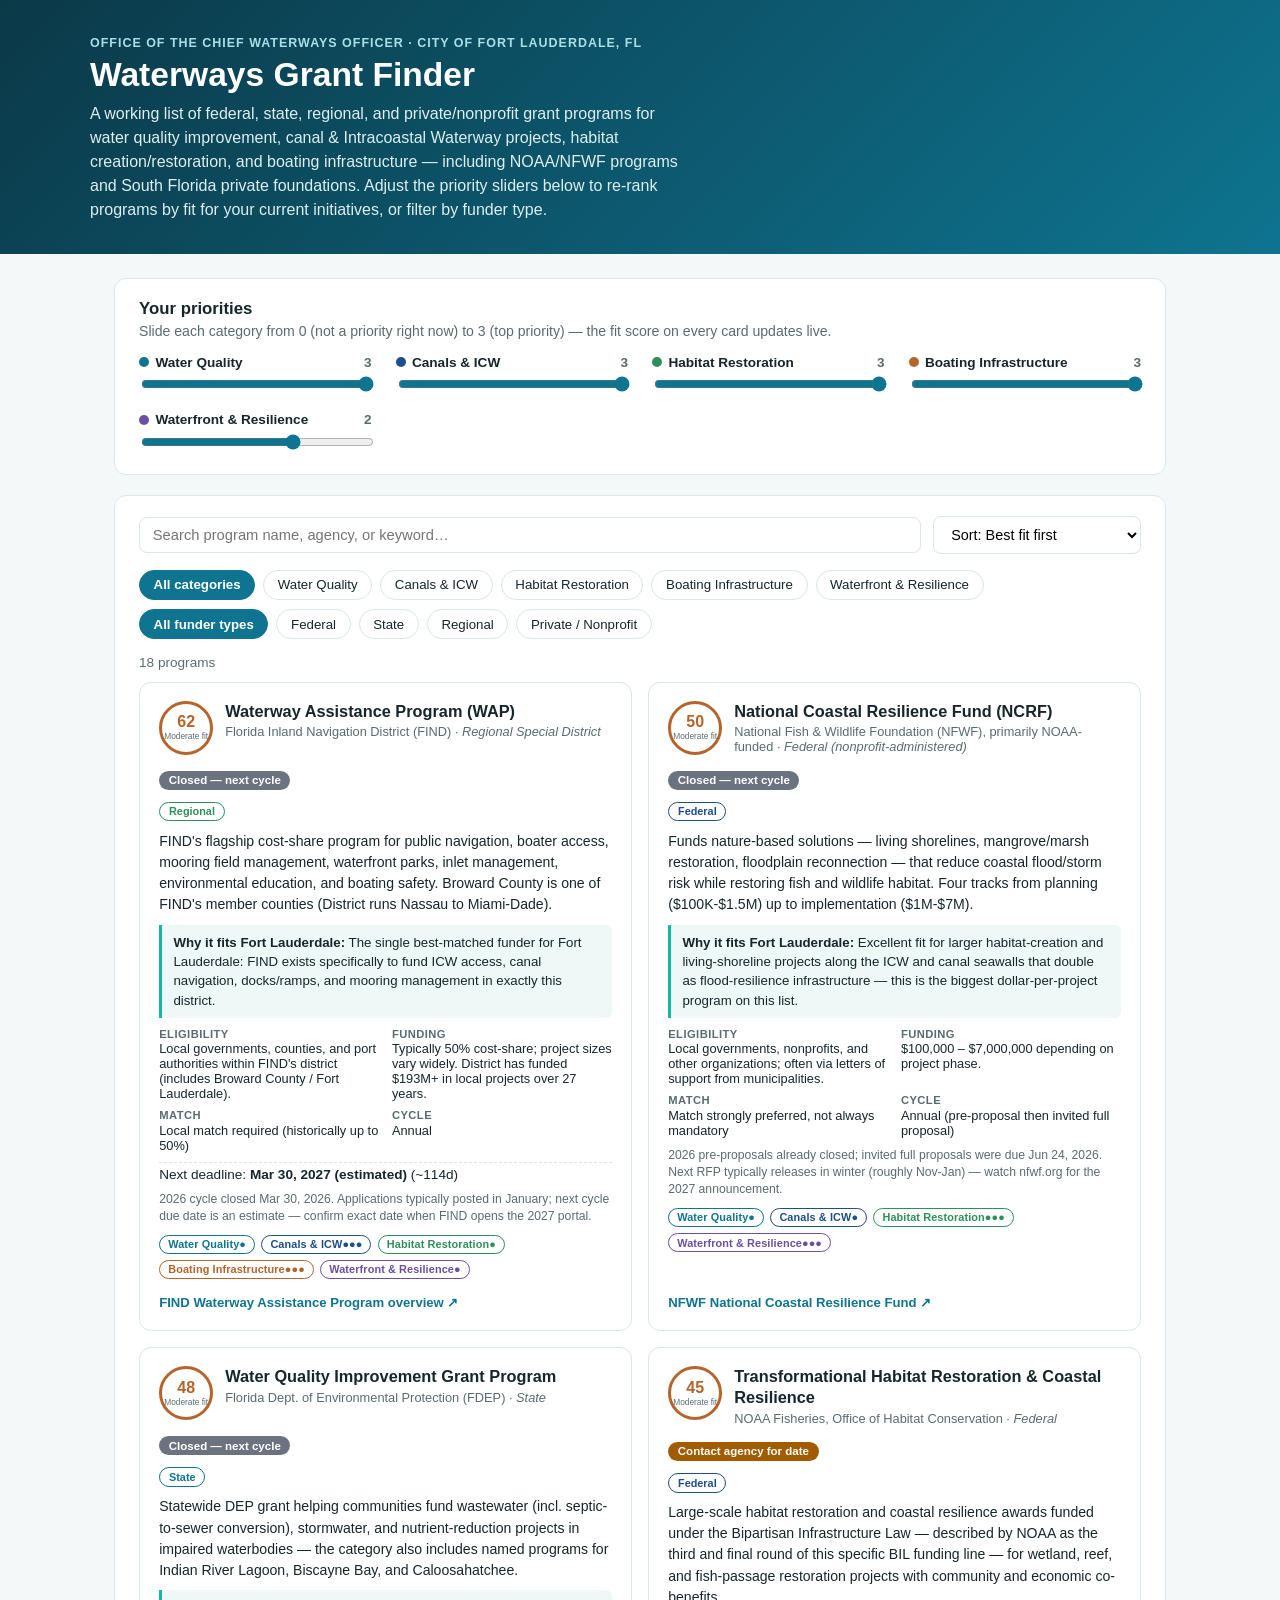
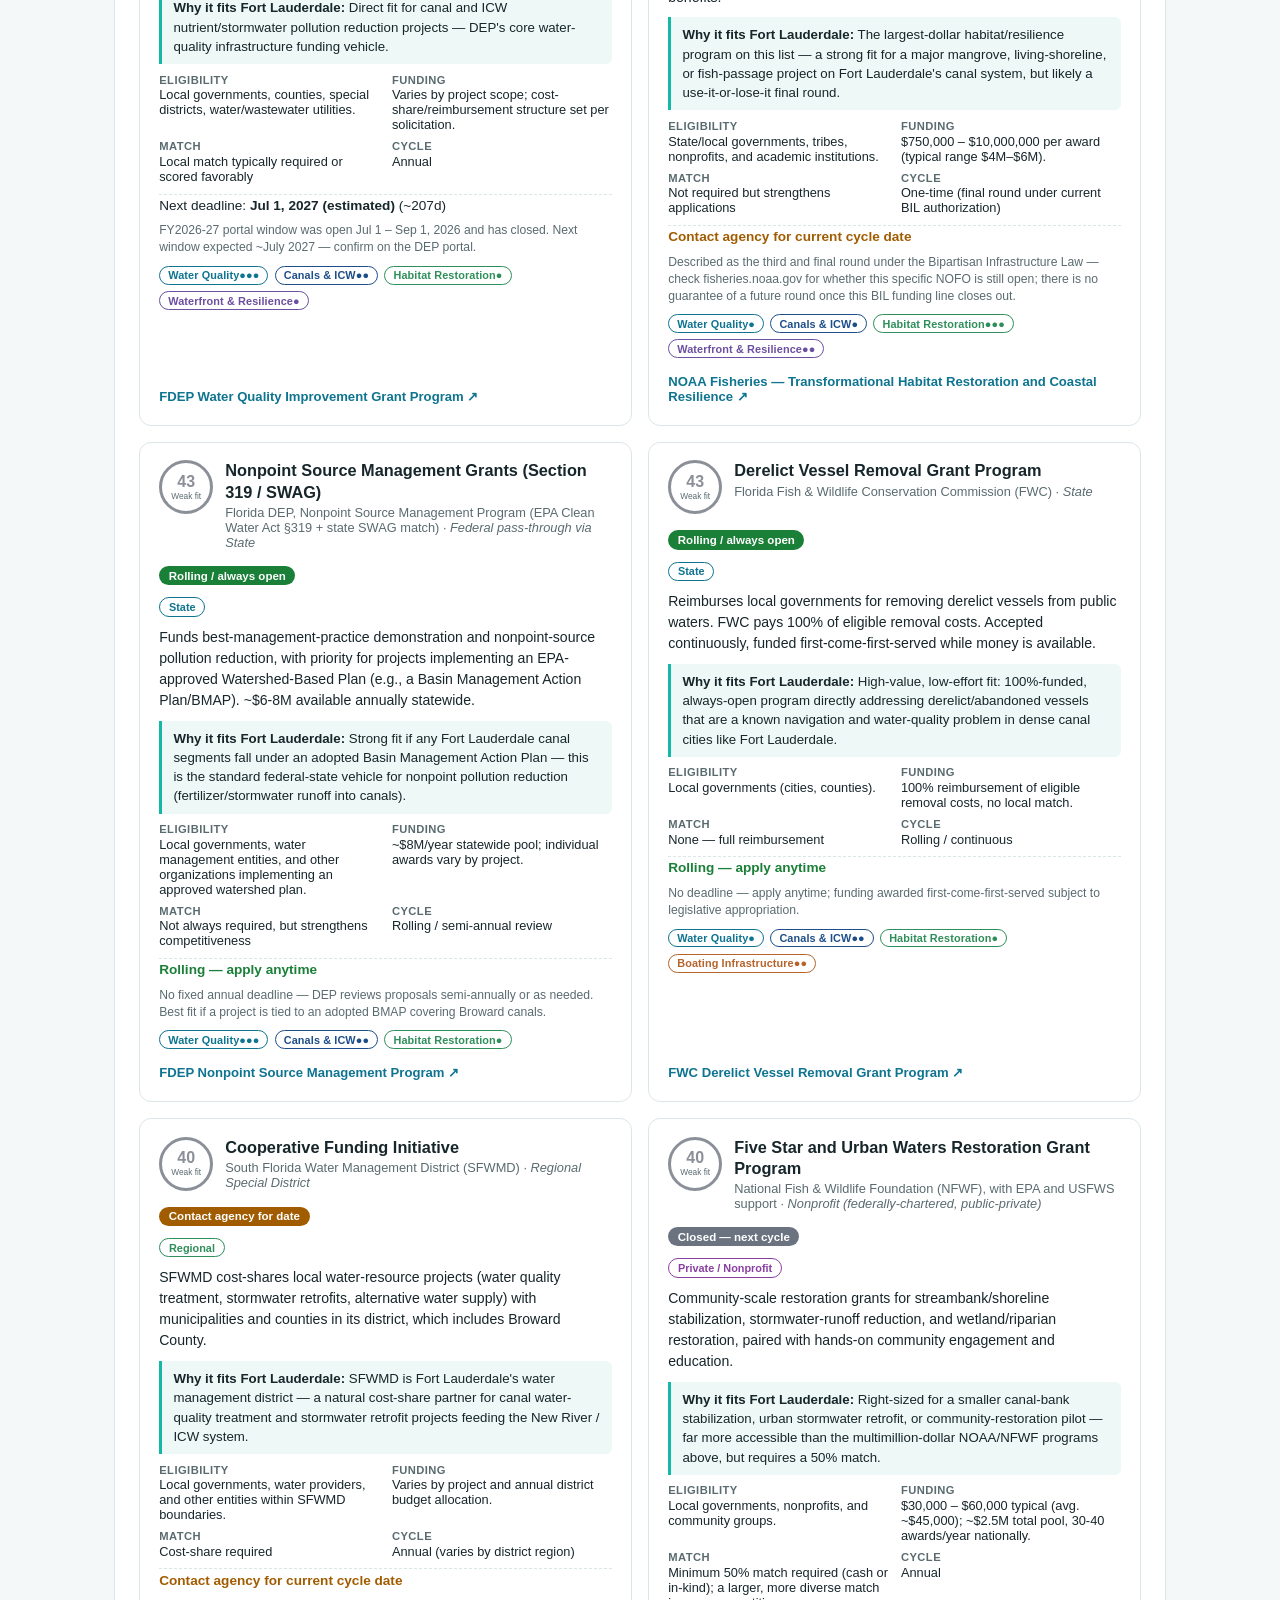
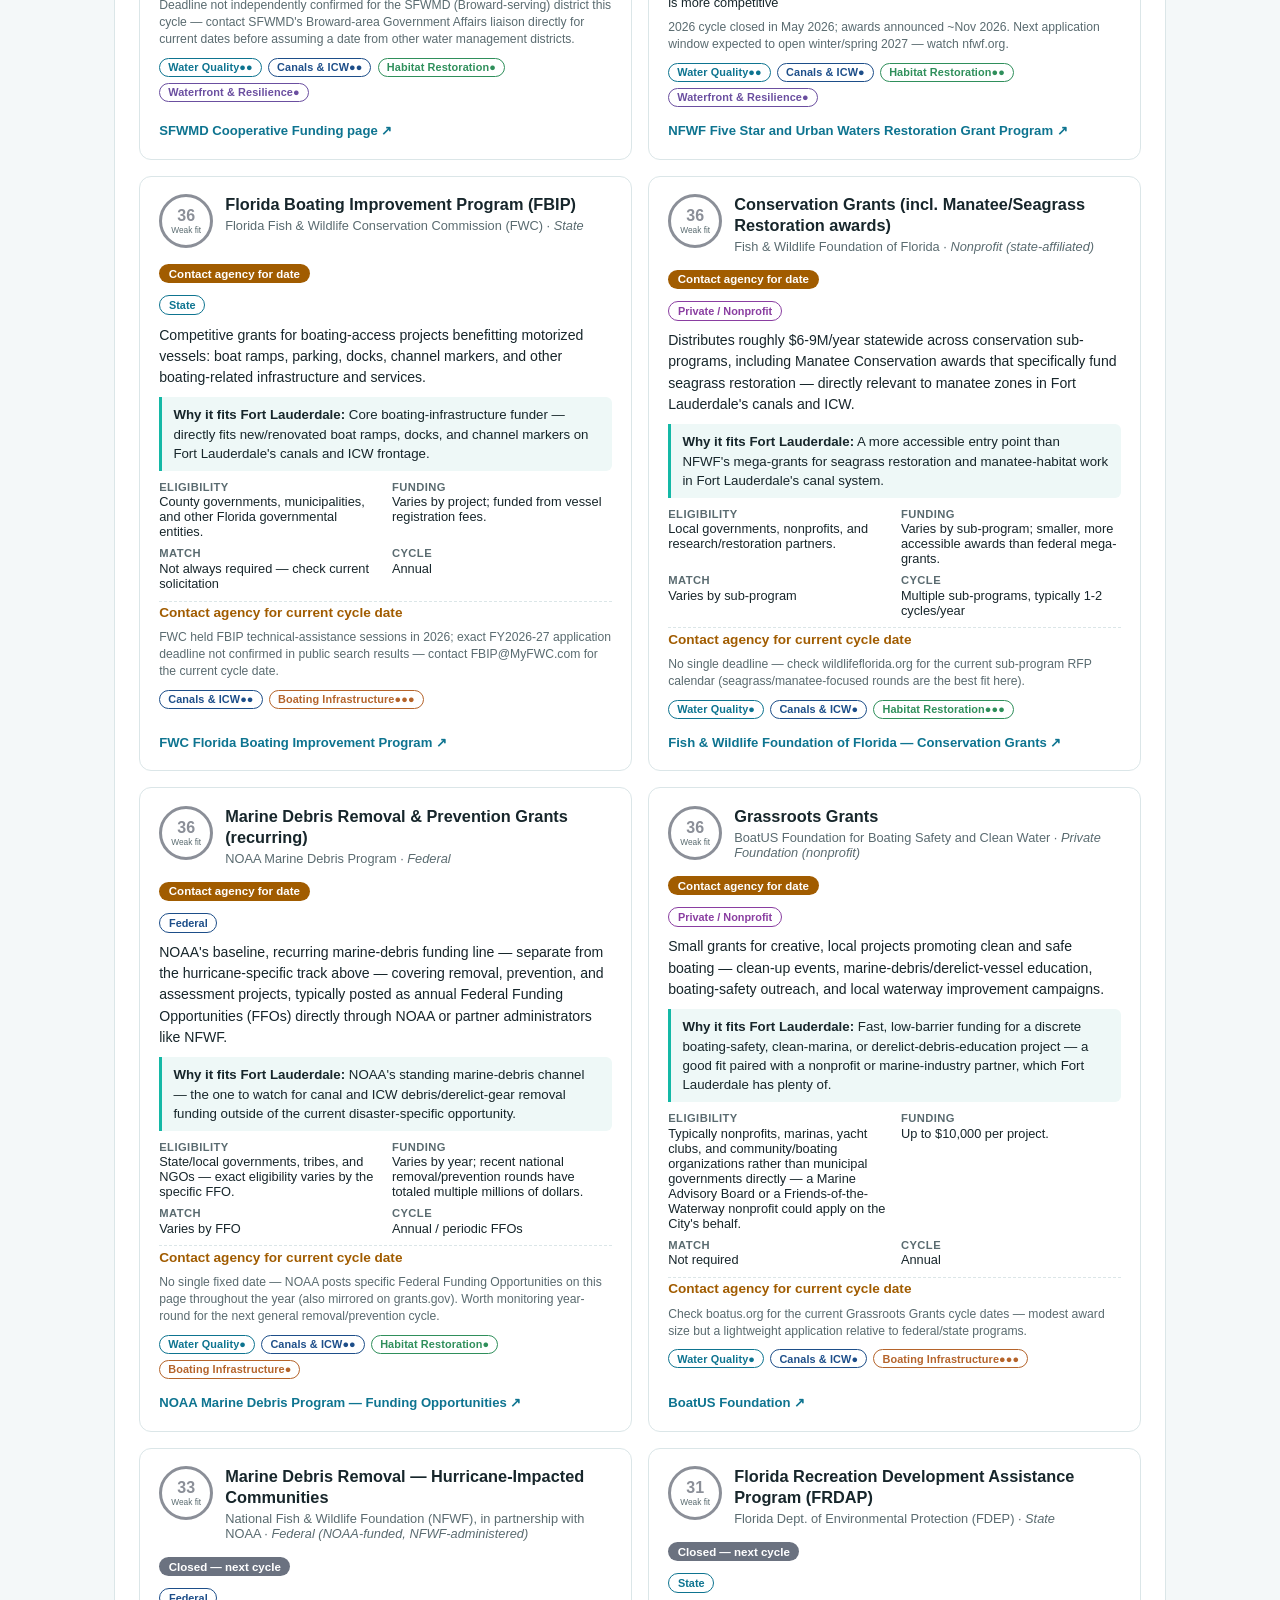
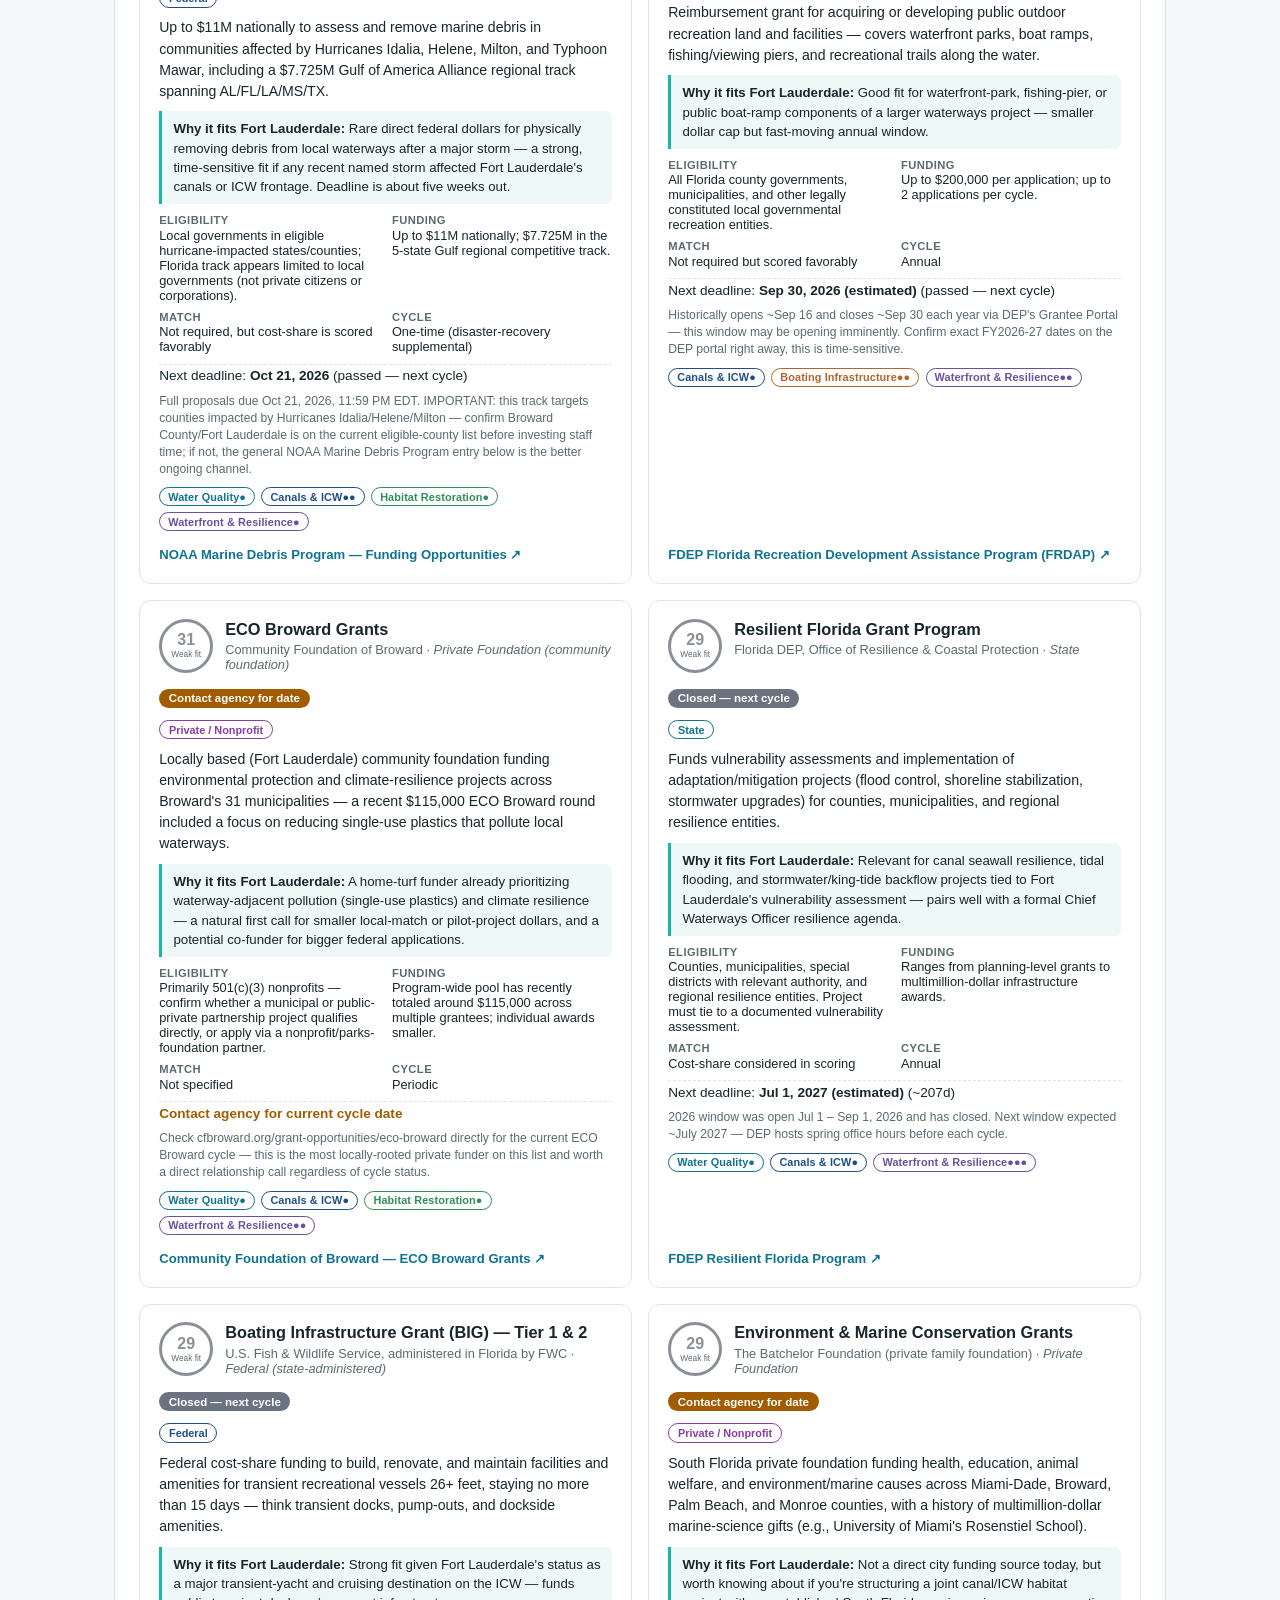
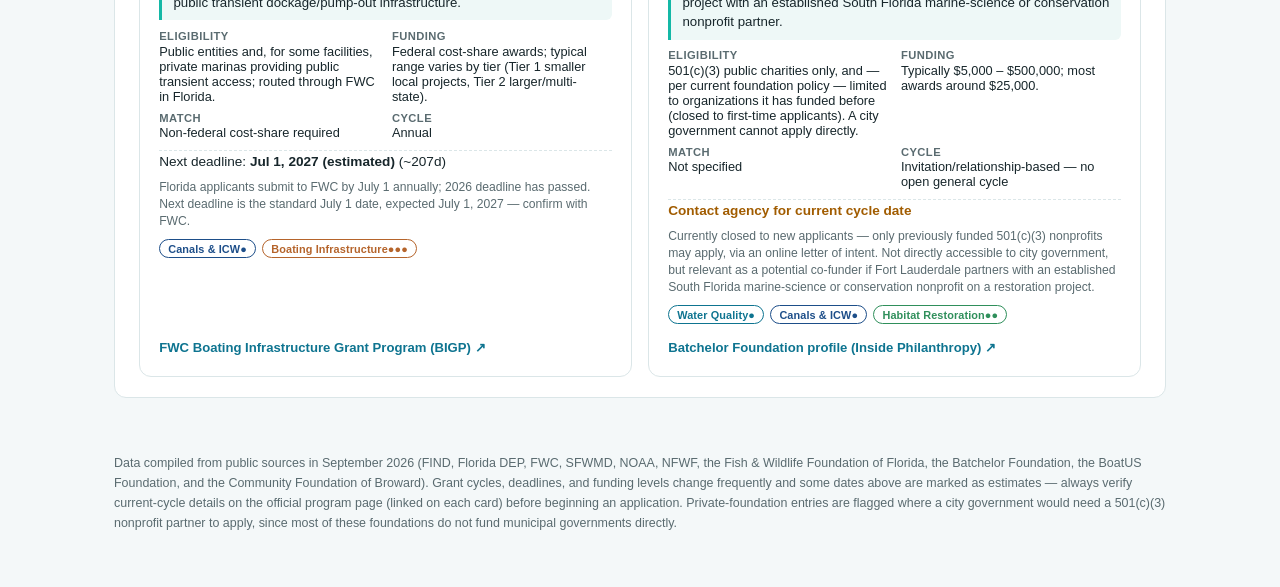
==== index.html @ d5f5d9e5 "Add NOAA and private/nonprofit grant programs, funder-type filter Adds 7 more real programs: two NOA" ====
<!DOCTYPE html>
<html lang="en">
<head>
<meta charset="UTF-8" />
<meta name="viewport" content="width=device-width, initial-scale=1.0" />
<title>Fort Lauderdale Waterways Grant Finder</title>
<link rel="stylesheet" href="styles.css" />
</head>
<body>
<header class="hero">
  <div class="hero-inner">
    <div class="eyebrow">Office of the Chief Waterways Officer · City of Fort Lauderdale, FL</div>
    <h1>Waterways Grant Finder</h1>
    <p>
      A working list of federal, state, regional, and private/nonprofit grant programs for
      water quality improvement, canal &amp; Intracoastal Waterway projects, habitat
      creation/restoration, and boating infrastructure — including NOAA/NFWF programs and
      South Florida private foundations. Adjust the priority sliders below to re-rank
      programs by fit for your current initiatives, or filter by funder type.
    </p>
  </div>
</header>

<main>
  <section class="panel">
    <h2>Your priorities</h2>
    <p class="hint">Slide each category from 0 (not a priority right now) to 3 (top priority) — the fit score on every card updates live.</p>
    <div id="priority-controls"></div>
  </section>

  <section class="panel">
    <div class="controls-row">
      <input id="search" type="search" placeholder="Search program name, agency, or keyword…" />
      <select id="sort">
        <option value="fit">Sort: Best fit first</option>
        <option value="deadline">Sort: Deadline soonest</option>
        <option value="name">Sort: Program name A–Z</option>
      </select>
    </div>
    <div id="category-chips"></div>
    <div id="level-chips"></div>
    <p id="result-count"></p>
    <div id="grid"></div>
  </section>
</main>

<footer>
  <p>
    Data compiled from public sources in September 2026 (FIND, Florida DEP, FWC, SFWMD, NOAA,
    NFWF, the Fish &amp; Wildlife Foundation of Florida, the Batchelor Foundation, the BoatUS
    Foundation, and the Community Foundation of Broward). Grant cycles, deadlines, and funding
    levels change frequently and some dates above are marked as estimates — always verify
    current-cycle details on the official program page (linked on each card) before beginning
    an application. Private-foundation entries are flagged where a city government would need
    a 501(c)(3) nonprofit partner to apply, since most of these foundations do not fund
    municipal governments directly.
  </p>
</footer>

<script src="grants-data.js"></script>
<script src="app.js"></script>
</body>
</html>
---- styles.css ----
:root {
  --navy: #0b3948;
  --teal: #0e7490;
  --aqua: #14b8a6;
  --bg: #f4f8f9;
  --card-bg: #ffffff;
  --text: #17262b;
  --text-muted: #5a6b70;
  --border: #dbe6e8;
}

* { box-sizing: border-box; }

body {
  margin: 0;
  font-family: -apple-system, BlinkMacSystemFont, "Segoe UI", Roboto, Helvetica, Arial, sans-serif;
  background: var(--bg);
  color: var(--text);
}

header.hero {
  background: linear-gradient(135deg, var(--navy), var(--teal));
  color: #fff;
  padding: 2.25rem 1.5rem 2rem;
}

.hero-inner {
  max-width: 1100px;
  margin: 0 auto;
}

.hero-inner .eyebrow {
  text-transform: uppercase;
  letter-spacing: 0.08em;
  font-size: 0.78rem;
  color: #a9e0e6;
  font-weight: 600;
}

.hero-inner h1 {
  margin: 0.35rem 0 0.5rem;
  font-size: clamp(1.5rem, 3vw, 2.1rem);
}

.hero-inner p {
  margin: 0;
  max-width: 68ch;
  color: #dceff1;
  line-height: 1.5;
}

main {
  max-width: 1100px;
  margin: 0 auto;
  padding: 1.5rem;
}

.panel {
  background: var(--card-bg);
  border: 1px solid var(--border);
  border-radius: 12px;
  padding: 1.25rem 1.5rem;
  margin-bottom: 1.25rem;
}

.panel h2 {
  margin: 0 0 0.25rem;
  font-size: 1.05rem;
}

.panel .hint {
  margin: 0 0 1rem;
  color: var(--text-muted);
  font-size: 0.88rem;
}

#priority-controls {
  display: grid;
  grid-template-columns: repeat(auto-fit, minmax(200px, 1fr));
  gap: 1rem 1.5rem;
}

.priority-row label {
  display: flex;
  align-items: center;
  gap: 0.4rem;
  font-size: 0.85rem;
  font-weight: 600;
  margin-bottom: 0.3rem;
}

.priority-row .swatch {
  width: 10px;
  height: 10px;
  border-radius: 50%;
  display: inline-block;
}

.priority-value {
  margin-left: auto;
  color: var(--text-muted);
  font-weight: 700;
}

.priority-row input[type="range"] {
  width: 100%;
  accent-color: var(--teal);
}

.controls-row {
  display: flex;
  flex-wrap: wrap;
  gap: 0.75rem;
  align-items: center;
  margin-bottom: 1rem;
}

#search {
  flex: 1 1 240px;
  padding: 0.55rem 0.8rem;
  border: 1px solid var(--border);
  border-radius: 8px;
  font-size: 0.92rem;
}

#sort {
  padding: 0.55rem 0.8rem;
  border: 1px solid var(--border);
  border-radius: 8px;
  font-size: 0.9rem;
  background: #fff;
}

#category-chips,
#level-chips {
  display: flex;
  flex-wrap: wrap;
  gap: 0.5rem;
  margin-bottom: 0.6rem;
}

#level-chips {
  margin-bottom: 1rem;
}

.chip {
  border: 1px solid var(--border);
  background: #fff;
  border-radius: 999px;
  padding: 0.4rem 0.85rem;
  font-size: 0.83rem;
  cursor: pointer;
  color: var(--text);
}

.chip.active {
  background: var(--chip-color, var(--teal));
  border-color: var(--chip-color, var(--teal));
  color: #fff;
  font-weight: 600;
}

#result-count {
  color: var(--text-muted);
  font-size: 0.85rem;
  margin: 0 0 0.75rem;
}

#grid {
  display: grid;
  grid-template-columns: repeat(auto-fill, minmax(340px, 1fr));
  gap: 1rem;
}

.card {
  background: var(--card-bg);
  border: 1px solid var(--border);
  border-radius: 12px;
  padding: 1.1rem 1.2rem 1.3rem;
  display: flex;
  flex-direction: column;
  gap: 0.6rem;
}

.card-top {
  display: grid;
  grid-template-columns: auto 1fr;
  gap: 0.75rem;
  align-items: start;
  position: relative;
}

.fit-badge {
  --fit-color: #1a7f37;
  width: 54px;
  height: 54px;
  border-radius: 50%;
  border: 3px solid var(--fit-color);
  display: flex;
  flex-direction: column;
  align-items: center;
  justify-content: center;
  flex-shrink: 0;
}

.fit-score {
  font-weight: 800;
  font-size: 1rem;
  color: var(--fit-color);
  line-height: 1;
}

.fit-label {
  font-size: 0.52rem;
  color: var(--text-muted);
  text-align: center;
  line-height: 1;
  margin-top: 2px;
}

.card-headline h3 {
  margin: 0 0 0.15rem;
  font-size: 1.02rem;
  line-height: 1.3;
}

.agency {
  font-size: 0.8rem;
  color: var(--text-muted);
}

.level {
  font-style: italic;
}

.status-pill {
  grid-column: 1 / -1;
  justify-self: start;
  color: #fff;
  font-size: 0.72rem;
  font-weight: 700;
  padding: 0.22rem 0.6rem;
  border-radius: 999px;
  margin-top: 0.25rem;
}

.level-pill {
  grid-column: 1 / -1;
  justify-self: start;
  background: #fff;
  border: 1px solid;
  font-size: 0.68rem;
  font-weight: 700;
  padding: 0.18rem 0.55rem;
  border-radius: 999px;
}

.summary {
  margin: 0;
  font-size: 0.88rem;
  line-height: 1.5;
  color: var(--text);
}

.why-fit {
  background: #eef8f7;
  border-left: 3px solid var(--aqua);
  padding: 0.5rem 0.7rem;
  font-size: 0.83rem;
  line-height: 1.45;
  border-radius: 0 6px 6px 0;
}

.meta-grid {
  display: grid;
  grid-template-columns: 1fr 1fr;
  gap: 0.5rem 0.8rem;
  font-size: 0.8rem;
}

.meta-label {
  display: block;
  font-weight: 700;
  color: var(--text-muted);
  font-size: 0.7rem;
  text-transform: uppercase;
  letter-spacing: 0.04em;
  margin-bottom: 0.1rem;
}

.deadline {
  font-size: 0.85rem;
  padding-top: 0.2rem;
  border-top: 1px dashed var(--border);
}

.deadline.rolling {
  color: #1a7f37;
  font-weight: 600;
}

.deadline.contact {
  color: #a15c00;
  font-weight: 600;
}

.deadline-note {
  font-size: 0.76rem;
  color: var(--text-muted);
  line-height: 1.4;
}

.tags {
  display: flex;
  flex-wrap: wrap;
  gap: 0.4rem;
}

.tag {
  font-size: 0.68rem;
  border: 1px solid;
  border-radius: 999px;
  padding: 0.15rem 0.5rem;
  font-weight: 600;
  letter-spacing: 0.01em;
}

.source-link {
  margin-top: auto;
  align-self: flex-start;
  font-size: 0.82rem;
  font-weight: 700;
  color: var(--teal);
  text-decoration: none;
  padding-top: 0.4rem;
}

.source-link:hover {
  text-decoration: underline;
}

.empty {
  grid-column: 1 / -1;
  text-align: center;
  color: var(--text-muted);
  padding: 3rem 1rem;
}

footer {
  max-width: 1100px;
  margin: 0 auto;
  padding: 0 1.5rem 2.5rem;
  color: var(--text-muted);
  font-size: 0.78rem;
  line-height: 1.6;
}

@media (max-width: 480px) {
  .meta-grid { grid-template-columns: 1fr; }
}
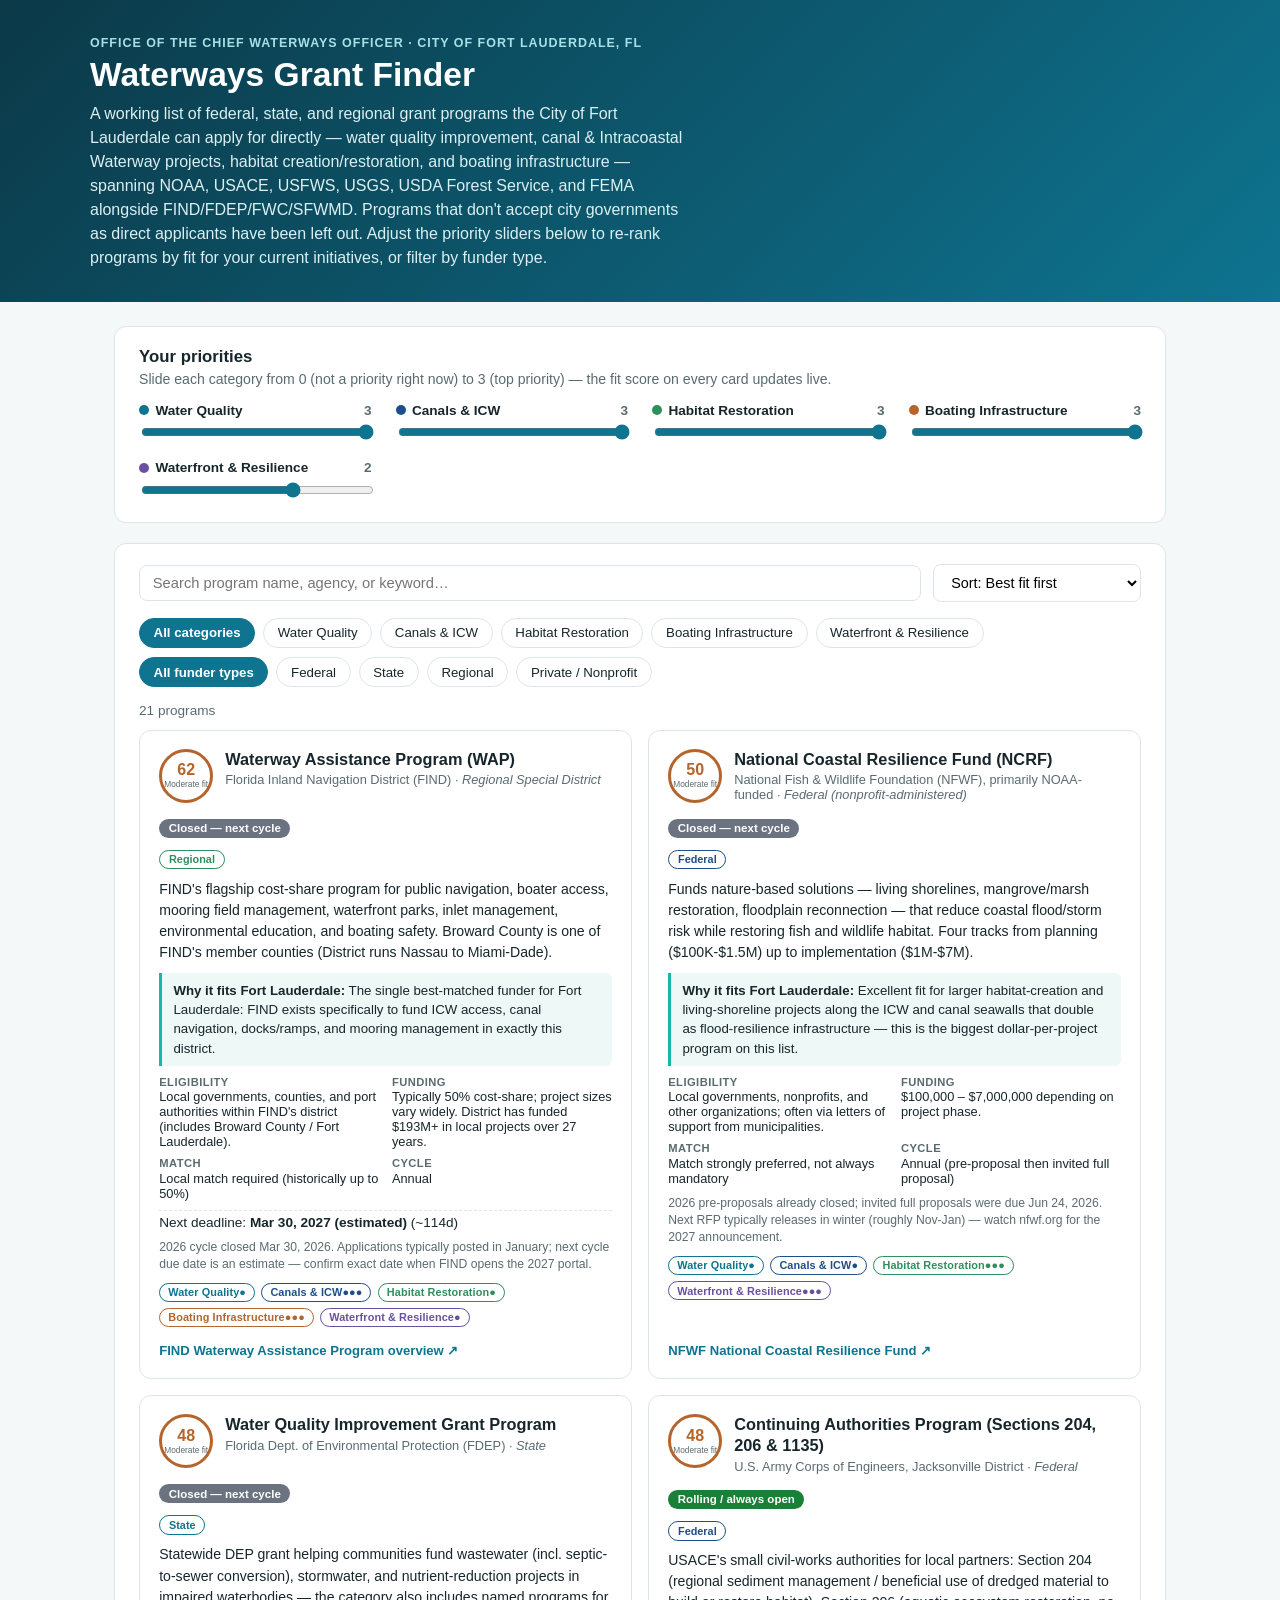
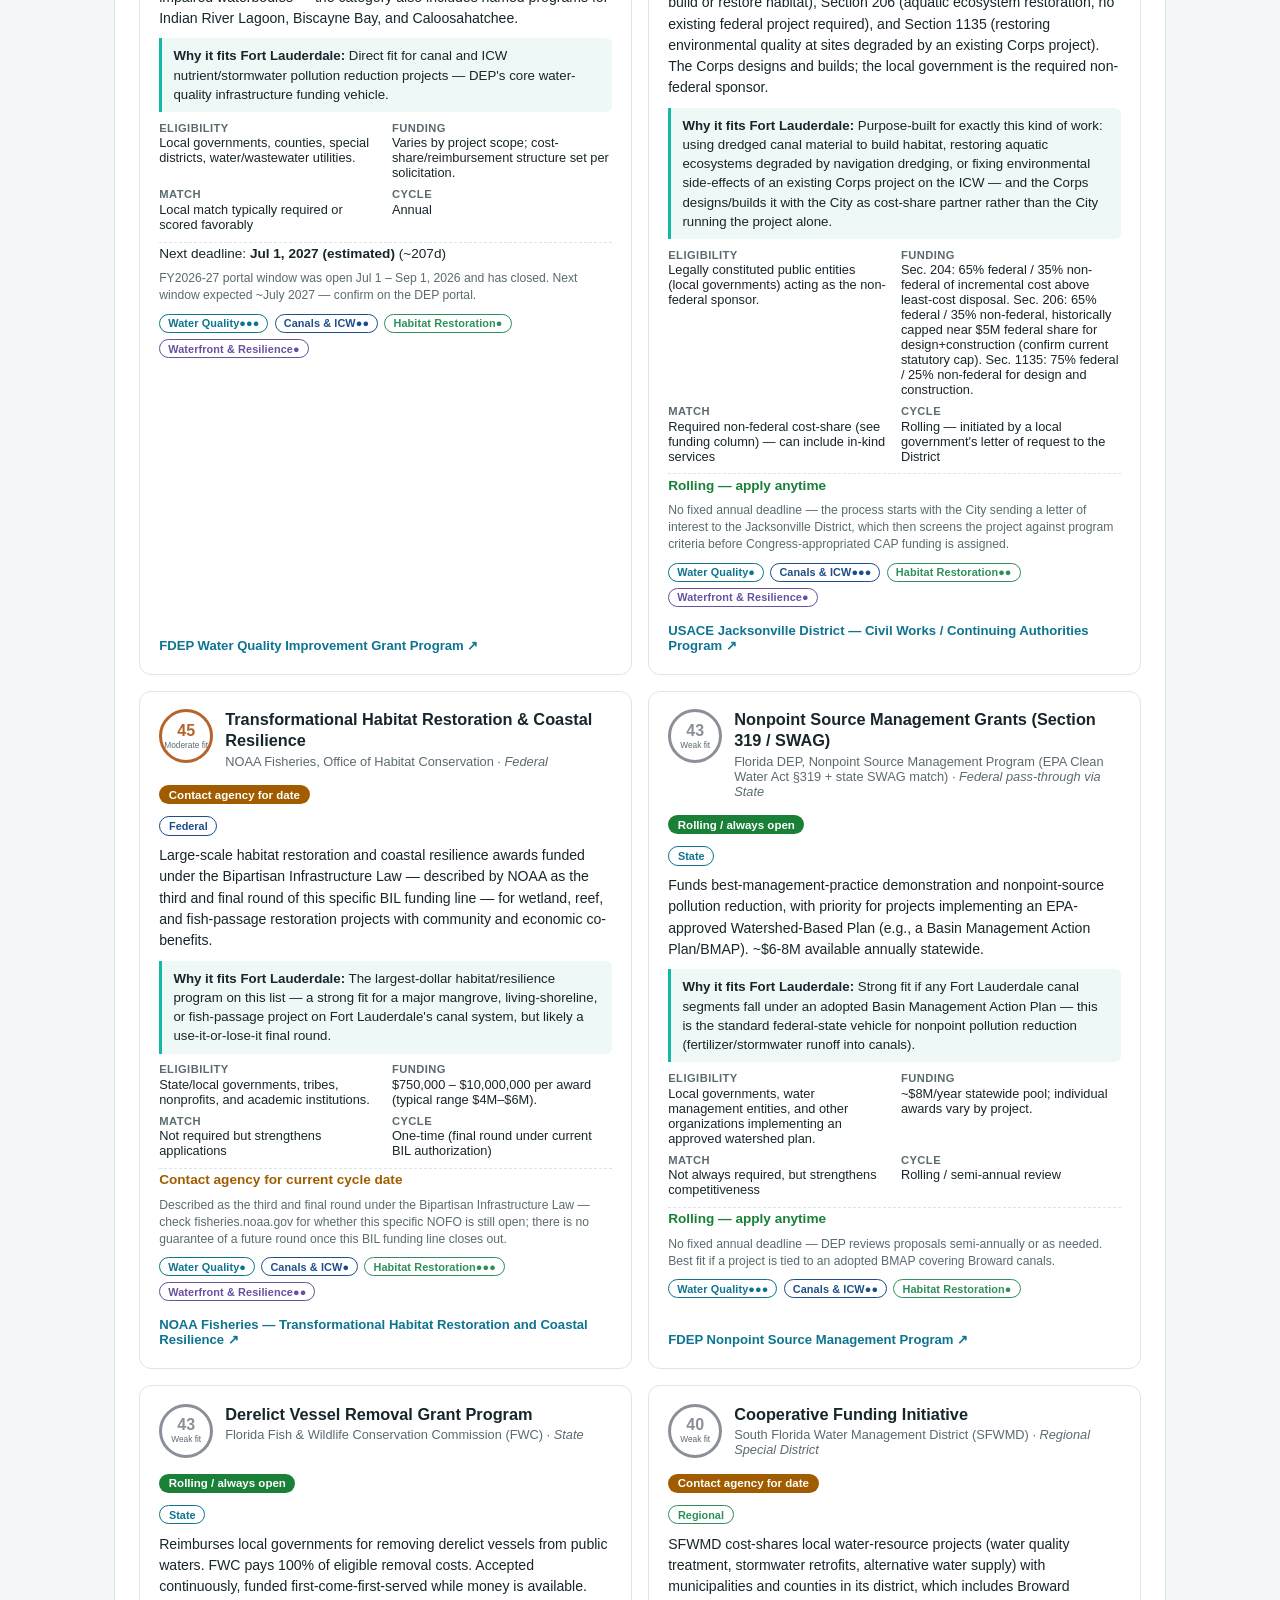
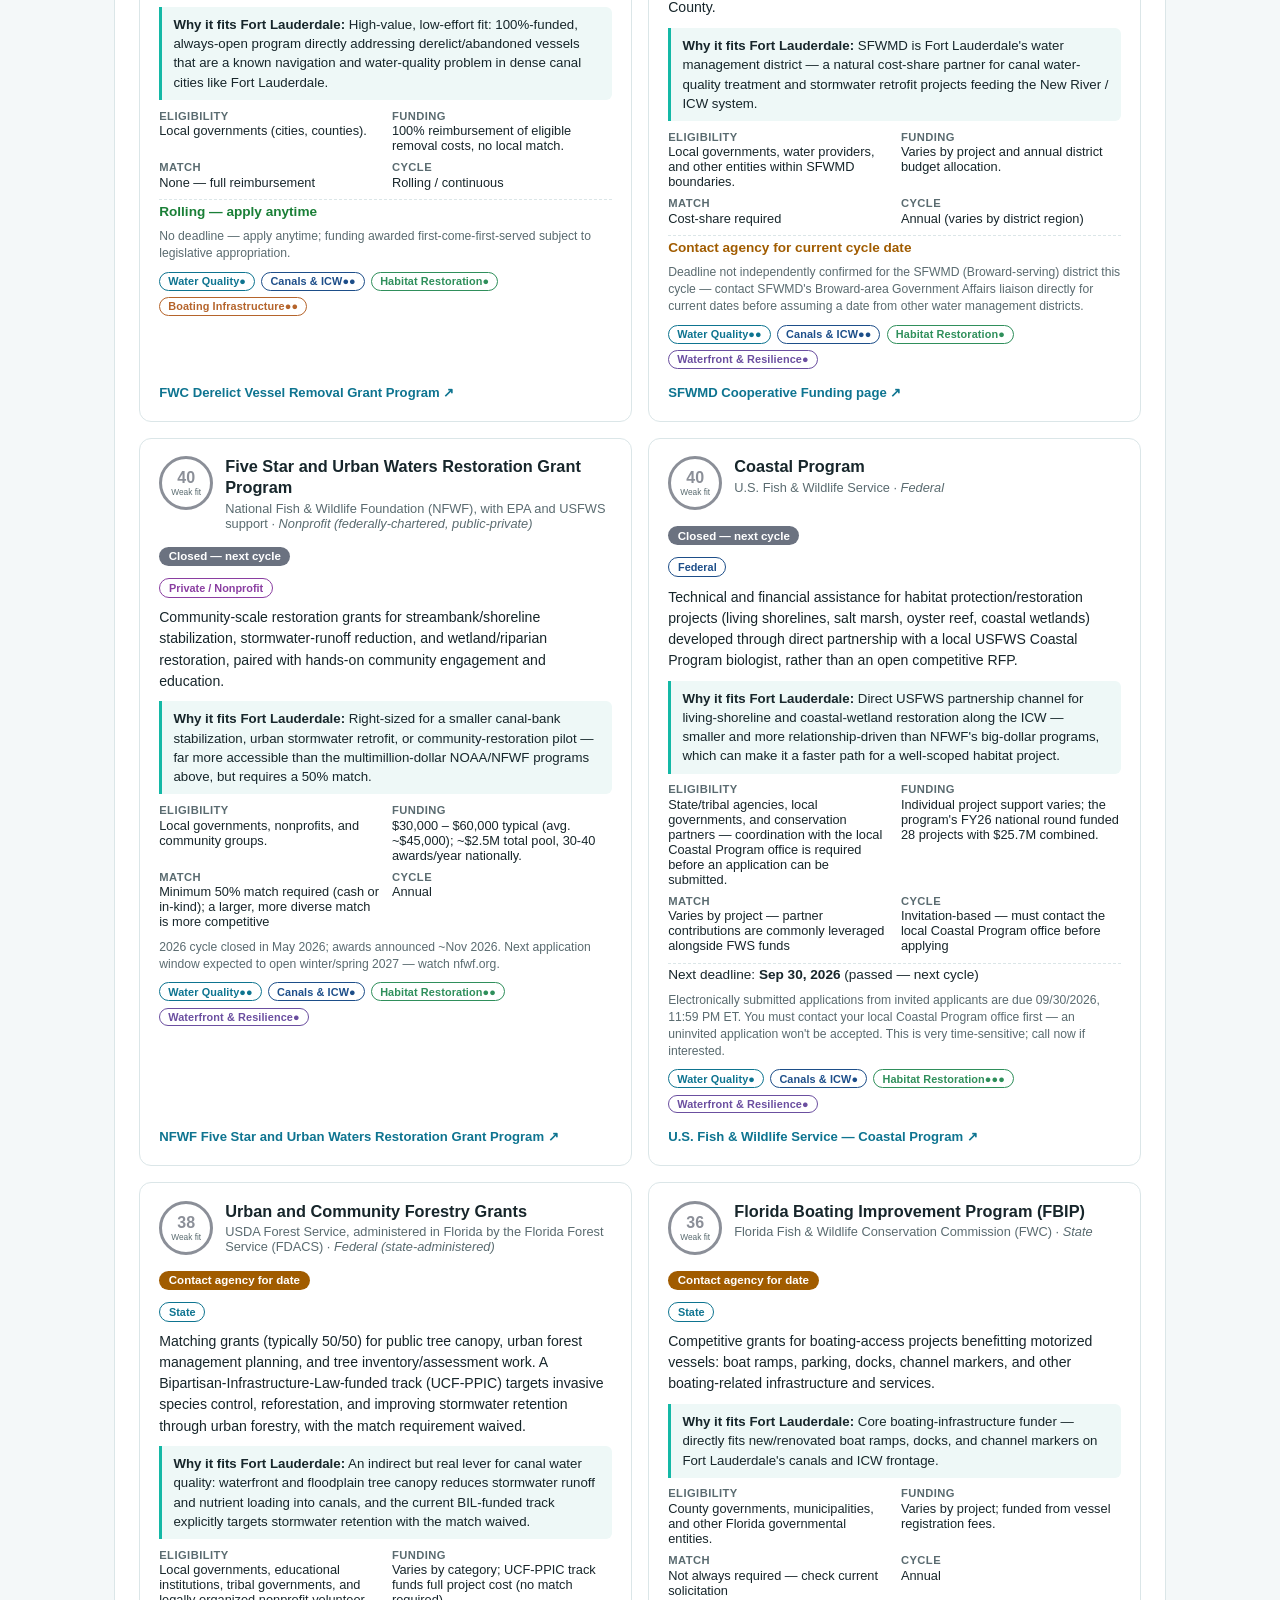
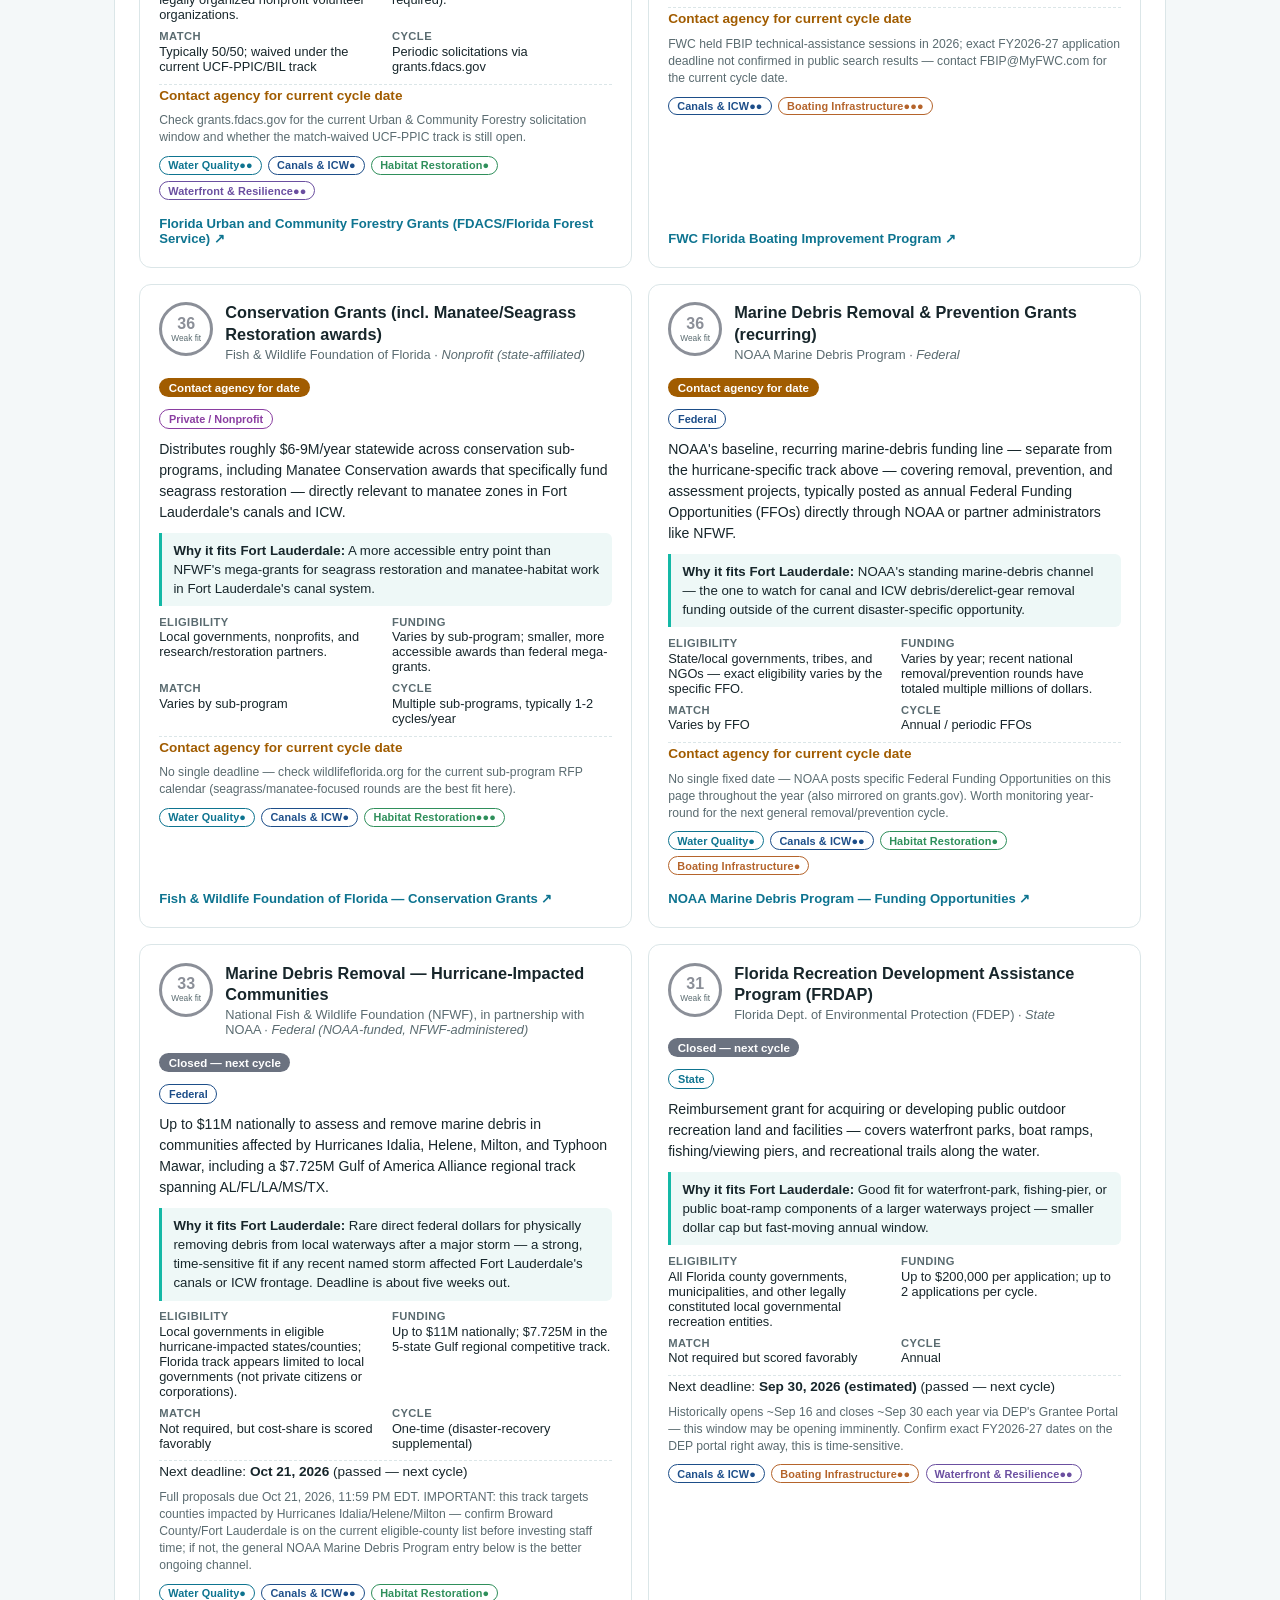
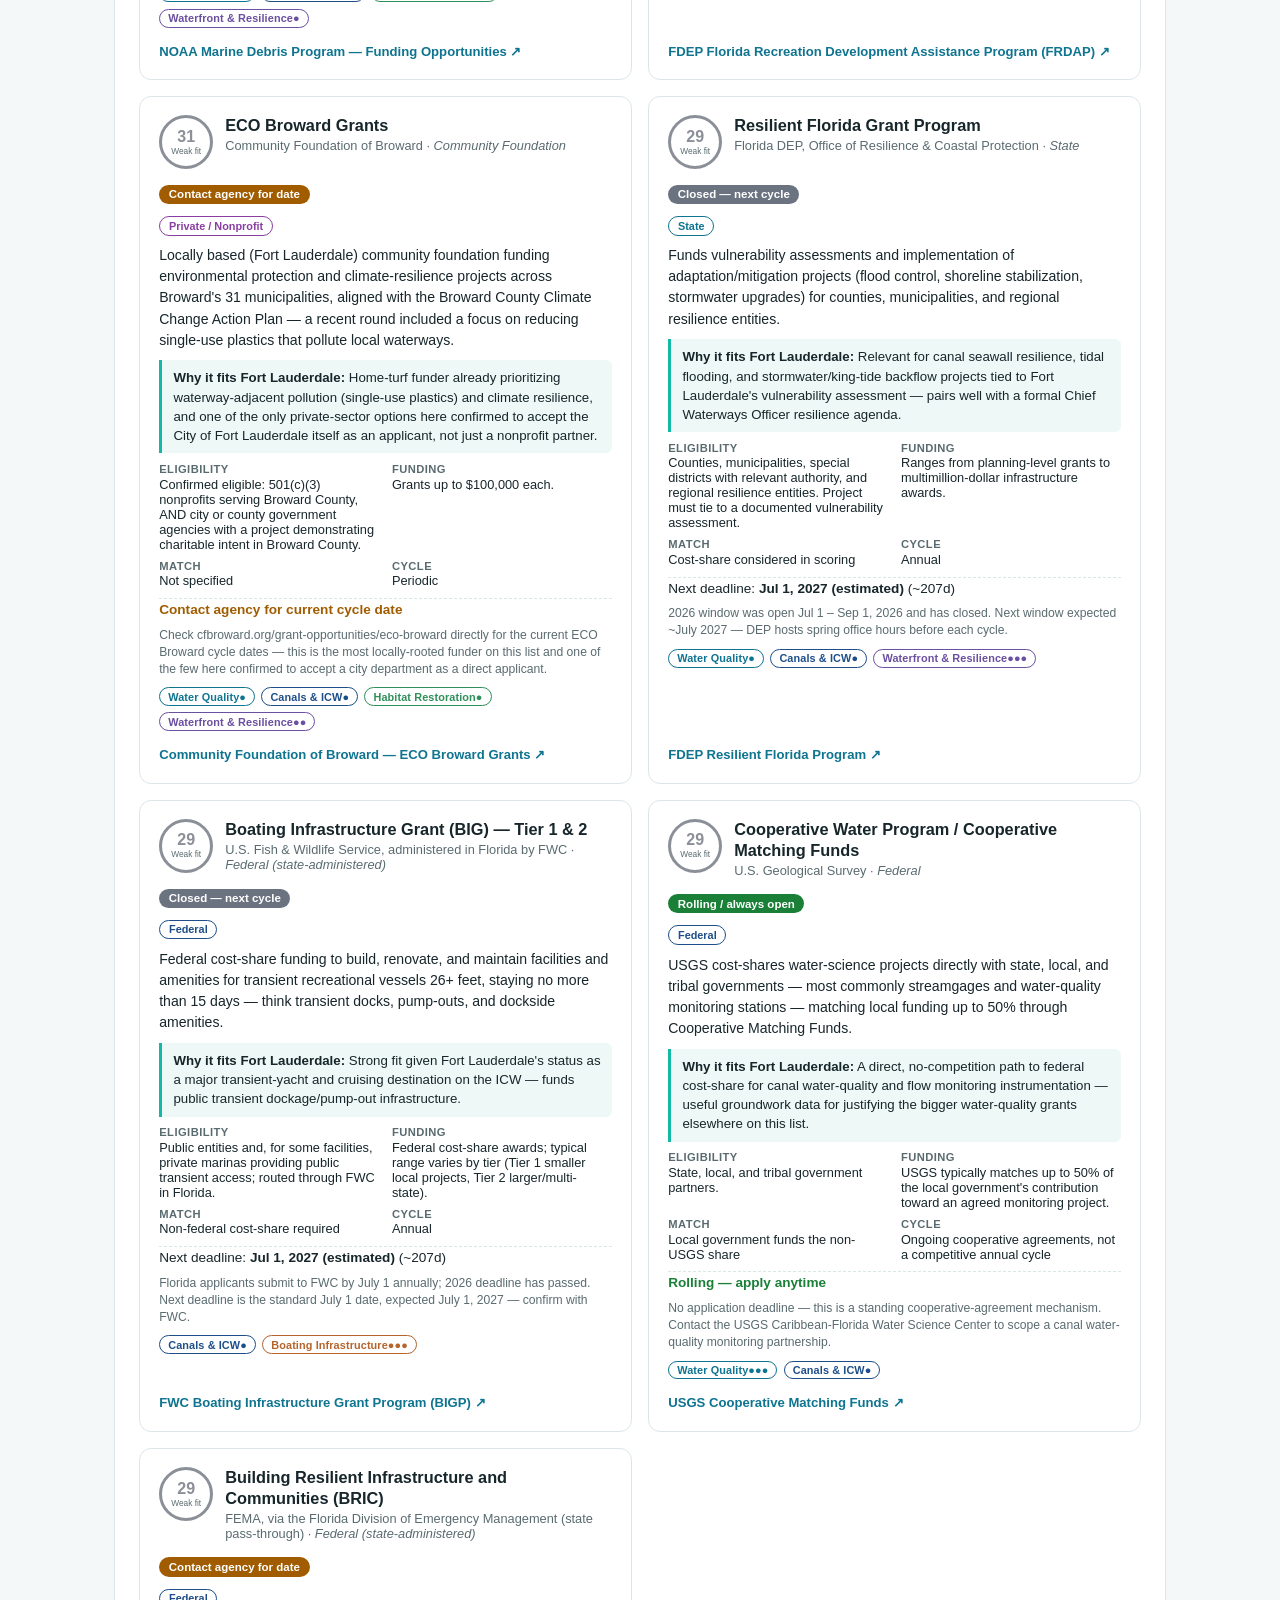
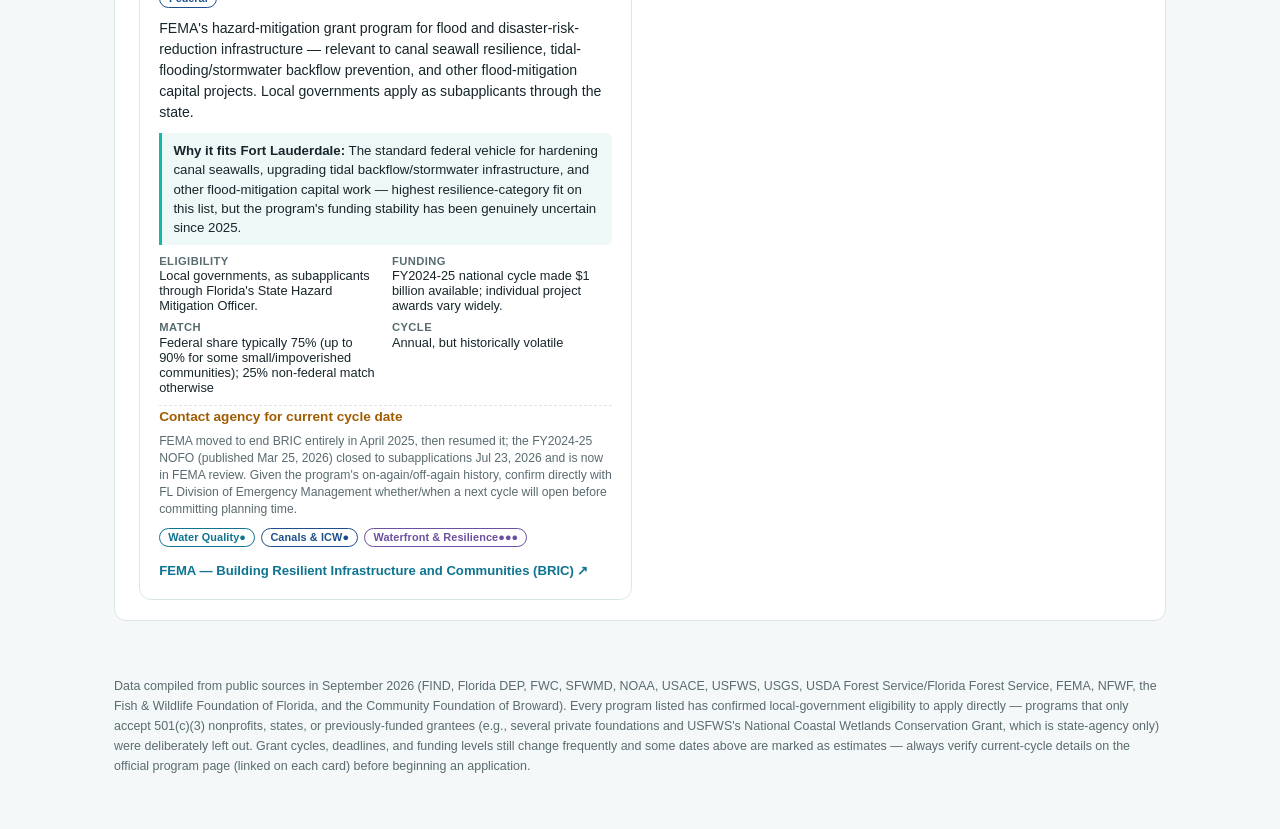
==== commit a980b3b2: "Remove ineligible private funders, add confirmed federal agency programs Removes Batchelor Foundatio" ====
--- a/index.html
+++ b/index.html
@@ -12,11 +12,13 @@
     <div class="eyebrow">Office of the Chief Waterways Officer · City of Fort Lauderdale, FL</div>
     <h1>Waterways Grant Finder</h1>
     <p>
-      A working list of federal, state, regional, and private/nonprofit grant programs for
-      water quality improvement, canal &amp; Intracoastal Waterway projects, habitat
-      creation/restoration, and boating infrastructure — including NOAA/NFWF programs and
-      South Florida private foundations. Adjust the priority sliders below to re-rank
-      programs by fit for your current initiatives, or filter by funder type.
+      A working list of federal, state, and regional grant programs the City of Fort
+      Lauderdale can apply for directly — water quality improvement, canal &amp;
+      Intracoastal Waterway projects, habitat creation/restoration, and boating
+      infrastructure — spanning NOAA, USACE, USFWS, USGS, USDA Forest Service, and FEMA
+      alongside FIND/FDEP/FWC/SFWMD. Programs that don't accept city governments as direct
+      applicants have been left out. Adjust the priority sliders below to re-rank programs
+      by fit for your current initiatives, or filter by funder type.
     </p>
   </div>
 </header>
@@ -47,13 +49,14 @@
 <footer>
   <p>
     Data compiled from public sources in September 2026 (FIND, Florida DEP, FWC, SFWMD, NOAA,
-    NFWF, the Fish &amp; Wildlife Foundation of Florida, the Batchelor Foundation, the BoatUS
-    Foundation, and the Community Foundation of Broward). Grant cycles, deadlines, and funding
-    levels change frequently and some dates above are marked as estimates — always verify
-    current-cycle details on the official program page (linked on each card) before beginning
-    an application. Private-foundation entries are flagged where a city government would need
-    a 501(c)(3) nonprofit partner to apply, since most of these foundations do not fund
-    municipal governments directly.
+    USACE, USFWS, USGS, USDA Forest Service/Florida Forest Service, FEMA, NFWF, the Fish &amp;
+    Wildlife Foundation of Florida, and the Community Foundation of Broward). Every program
+    listed has confirmed local-government eligibility to apply directly — programs that only
+    accept 501(c)(3) nonprofits, states, or previously-funded grantees (e.g., several private
+    foundations and USFWS's National Coastal Wetlands Conservation Grant, which is state-agency
+    only) were deliberately left out. Grant cycles, deadlines, and funding levels still change
+    frequently and some dates above are marked as estimates — always verify current-cycle
+    details on the official program page (linked on each card) before beginning an application.
   </p>
 </footer>
 
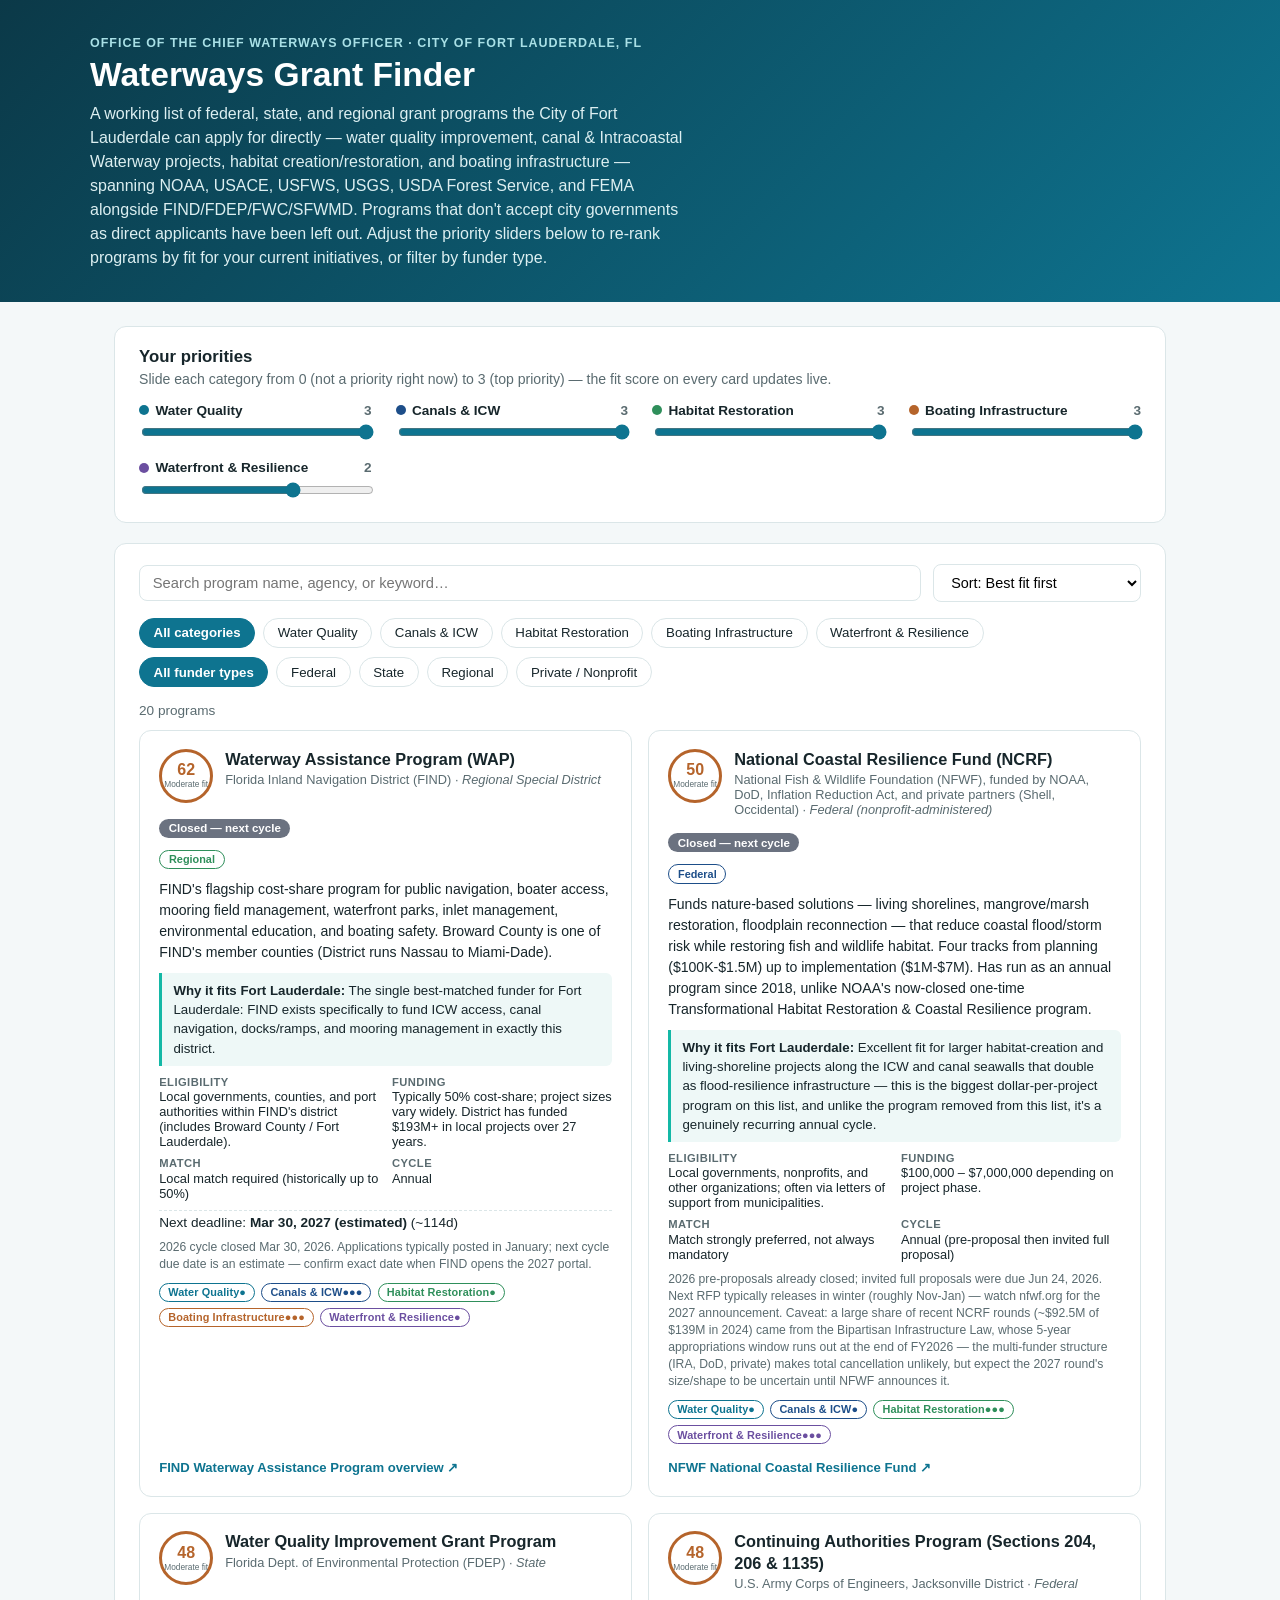
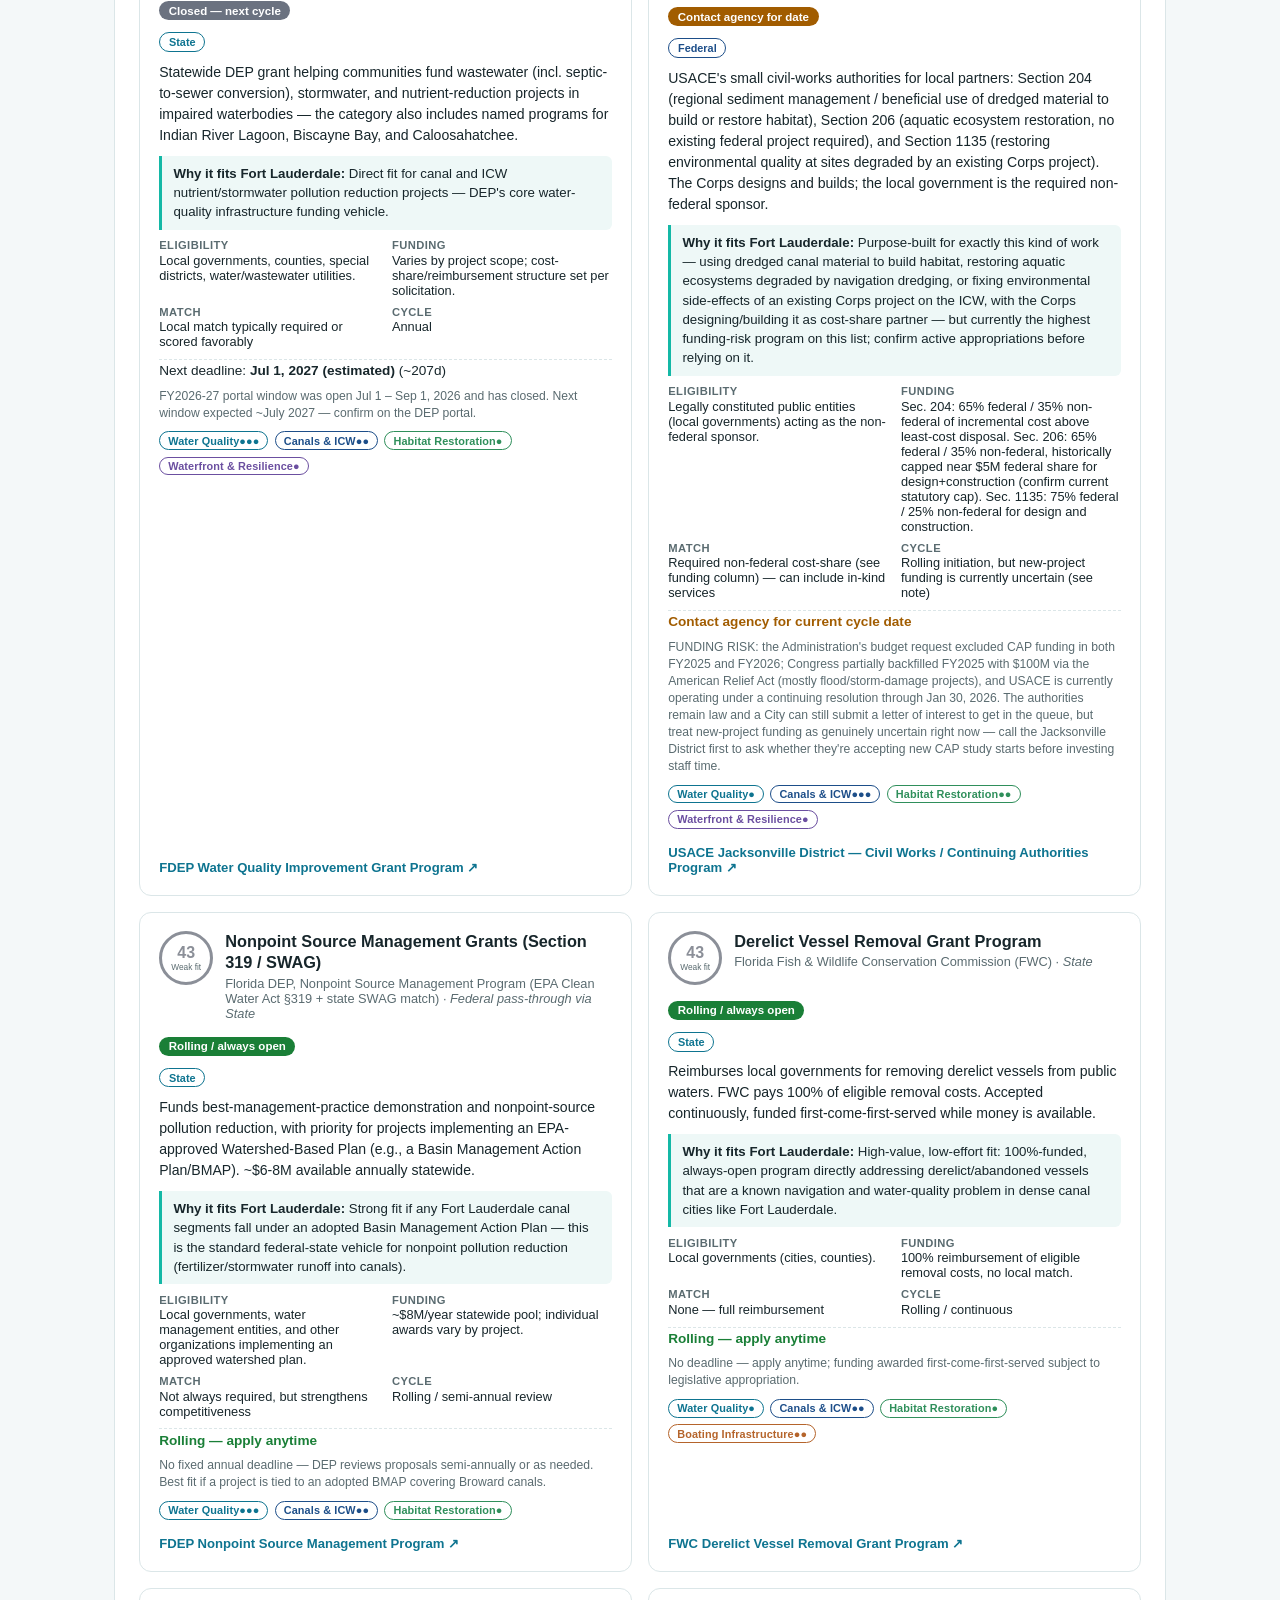
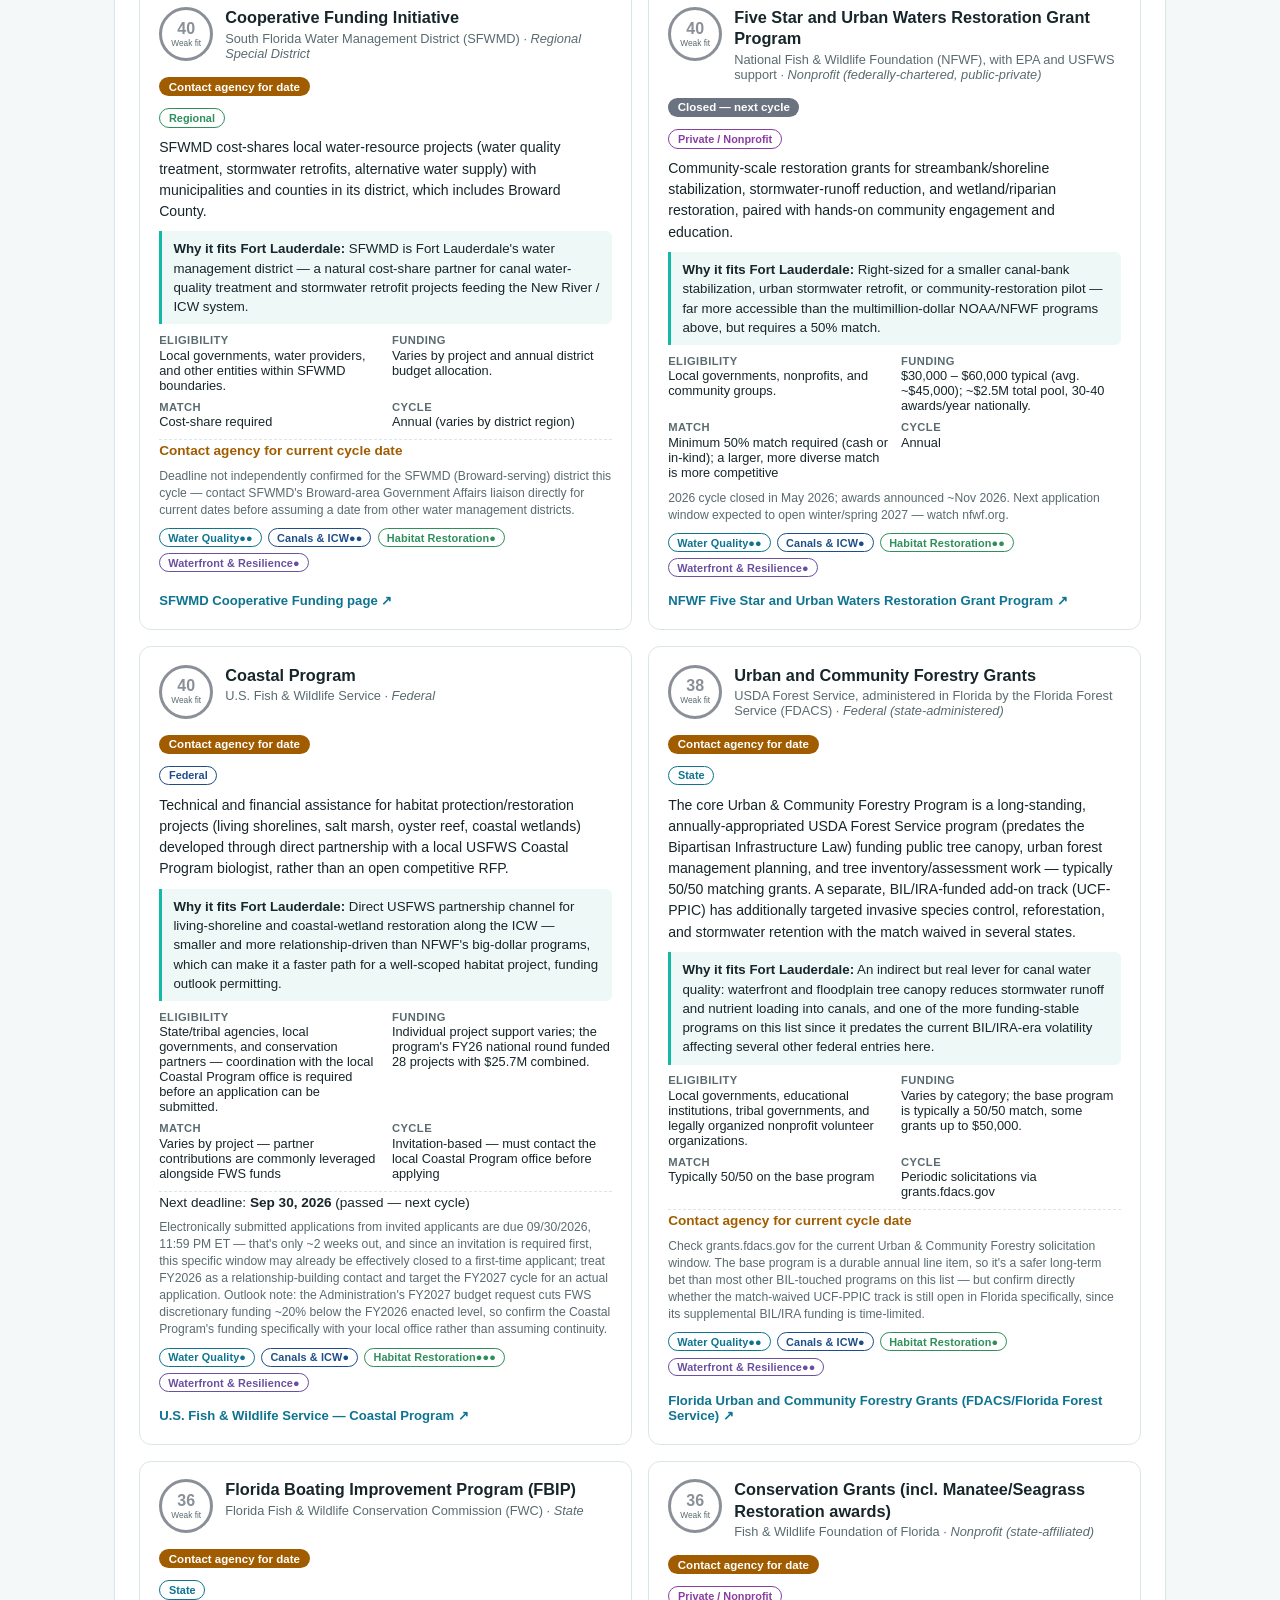
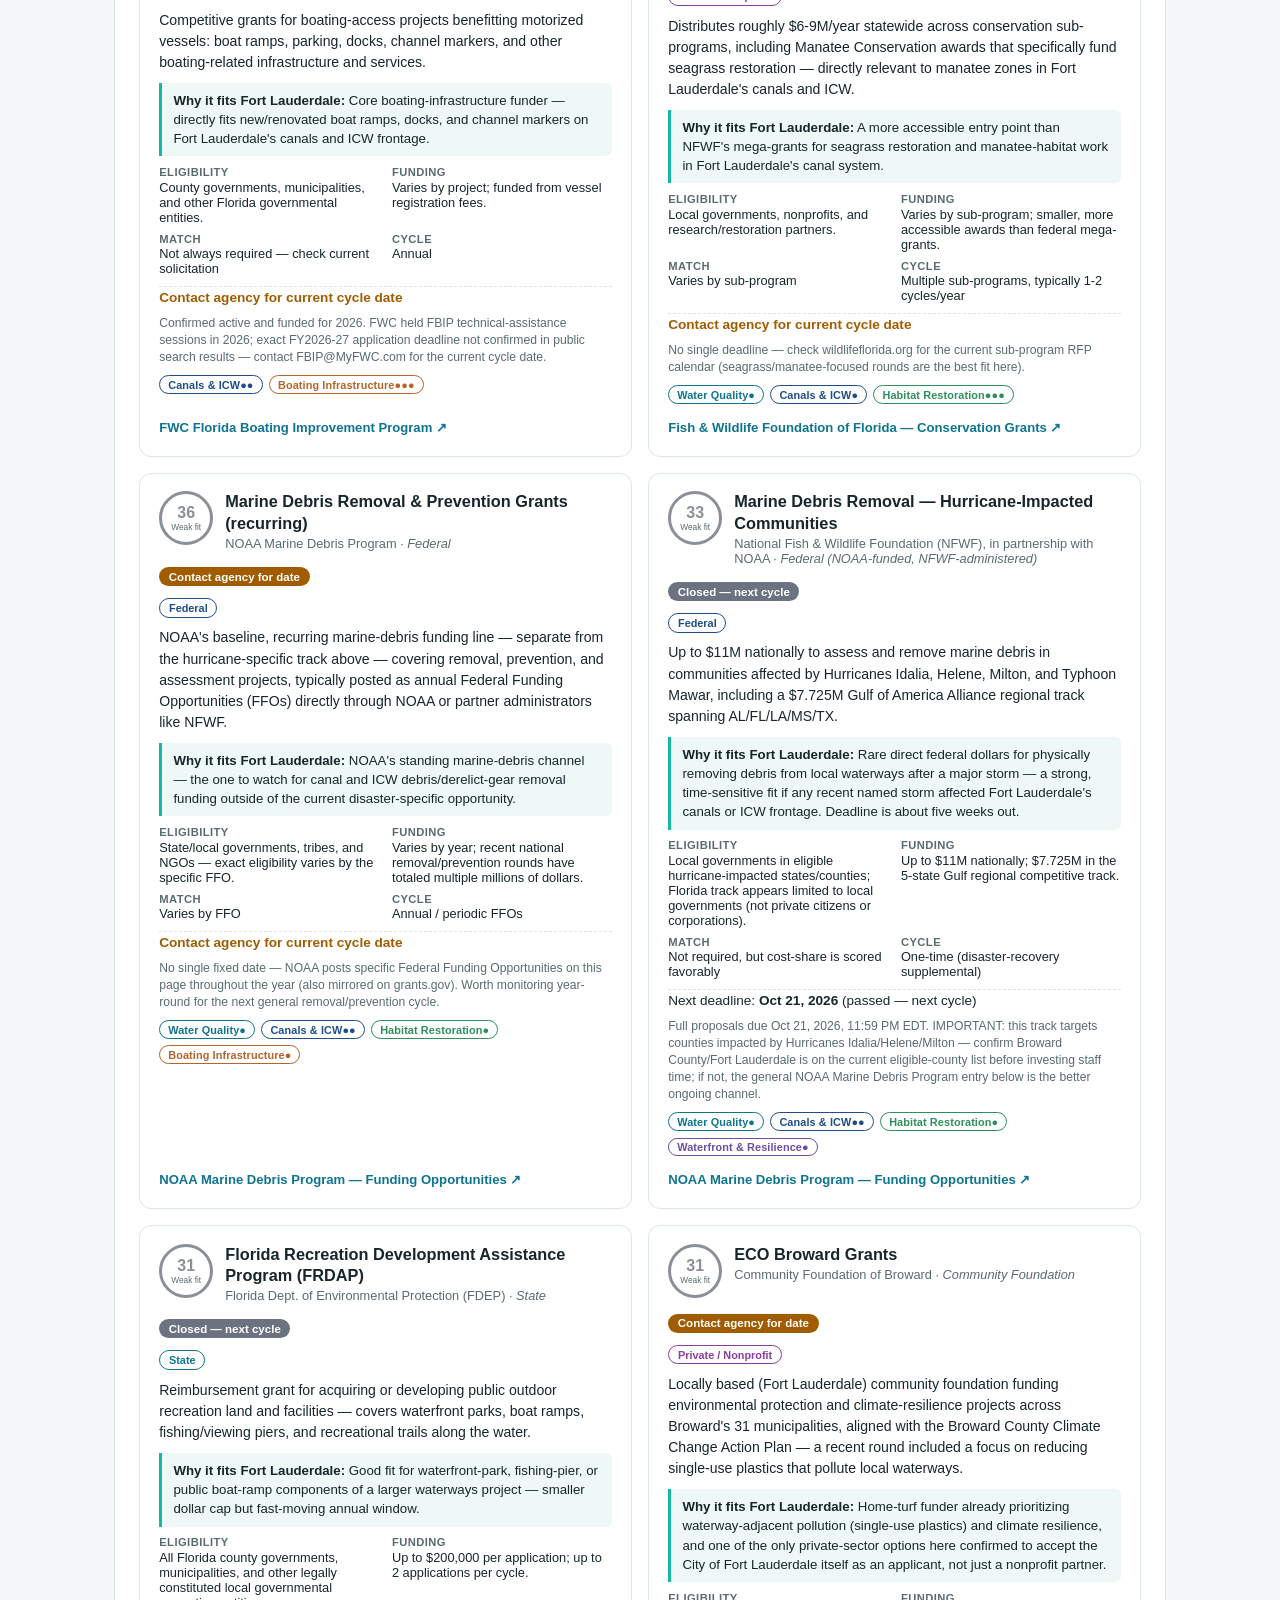
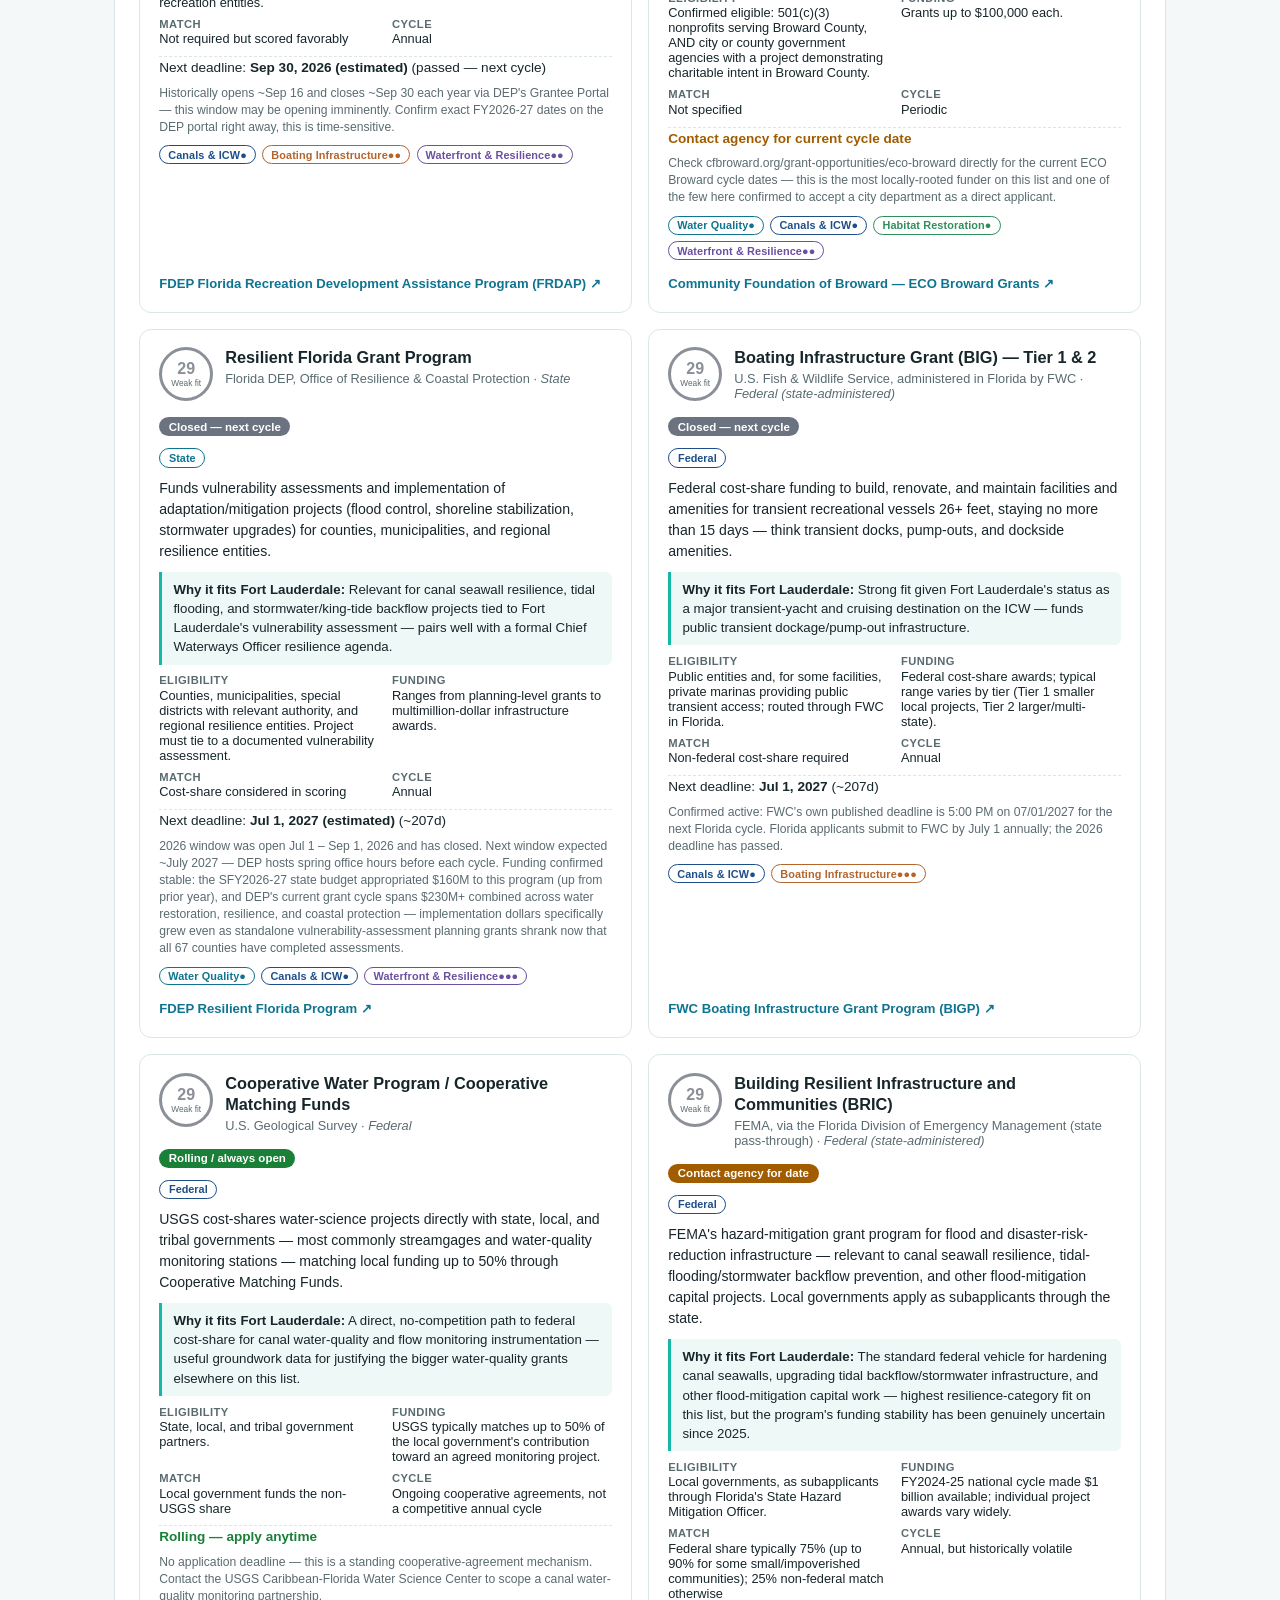
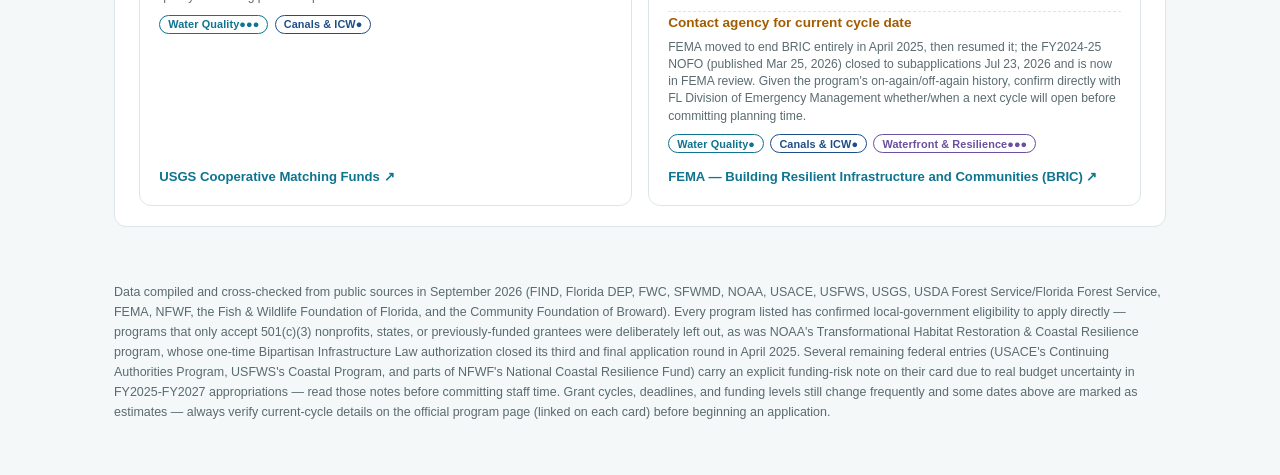
==== commit af27a881: "Remove defunct NOAA program, flag funding-risk on remaining entries Removes NOAA's Transformational " ====
--- a/index.html
+++ b/index.html
@@ -48,15 +48,20 @@
 
 <footer>
   <p>
-    Data compiled from public sources in September 2026 (FIND, Florida DEP, FWC, SFWMD, NOAA,
-    USACE, USFWS, USGS, USDA Forest Service/Florida Forest Service, FEMA, NFWF, the Fish &amp;
-    Wildlife Foundation of Florida, and the Community Foundation of Broward). Every program
-    listed has confirmed local-government eligibility to apply directly — programs that only
-    accept 501(c)(3) nonprofits, states, or previously-funded grantees (e.g., several private
-    foundations and USFWS's National Coastal Wetlands Conservation Grant, which is state-agency
-    only) were deliberately left out. Grant cycles, deadlines, and funding levels still change
-    frequently and some dates above are marked as estimates — always verify current-cycle
-    details on the official program page (linked on each card) before beginning an application.
+    Data compiled and cross-checked from public sources in September 2026 (FIND, Florida DEP,
+    FWC, SFWMD, NOAA, USACE, USFWS, USGS, USDA Forest Service/Florida Forest Service, FEMA,
+    NFWF, the Fish &amp; Wildlife Foundation of Florida, and the Community Foundation of
+    Broward). Every program listed has confirmed local-government eligibility to apply
+    directly — programs that only accept 501(c)(3) nonprofits, states, or previously-funded
+    grantees were deliberately left out, as was NOAA's Transformational Habitat Restoration &amp;
+    Coastal Resilience program, whose one-time Bipartisan Infrastructure Law authorization
+    closed its third and final application round in April 2025. Several remaining federal
+    entries (USACE's Continuing Authorities Program, USFWS's Coastal Program, and parts of
+    NFWF's National Coastal Resilience Fund) carry an explicit funding-risk note on their card
+    due to real budget uncertainty in FY2025-FY2027 appropriations — read those notes before
+    committing staff time. Grant cycles, deadlines, and funding levels still change frequently
+    and some dates above are marked as estimates — always verify current-cycle details on the
+    official program page (linked on each card) before beginning an application.
   </p>
 </footer>
 
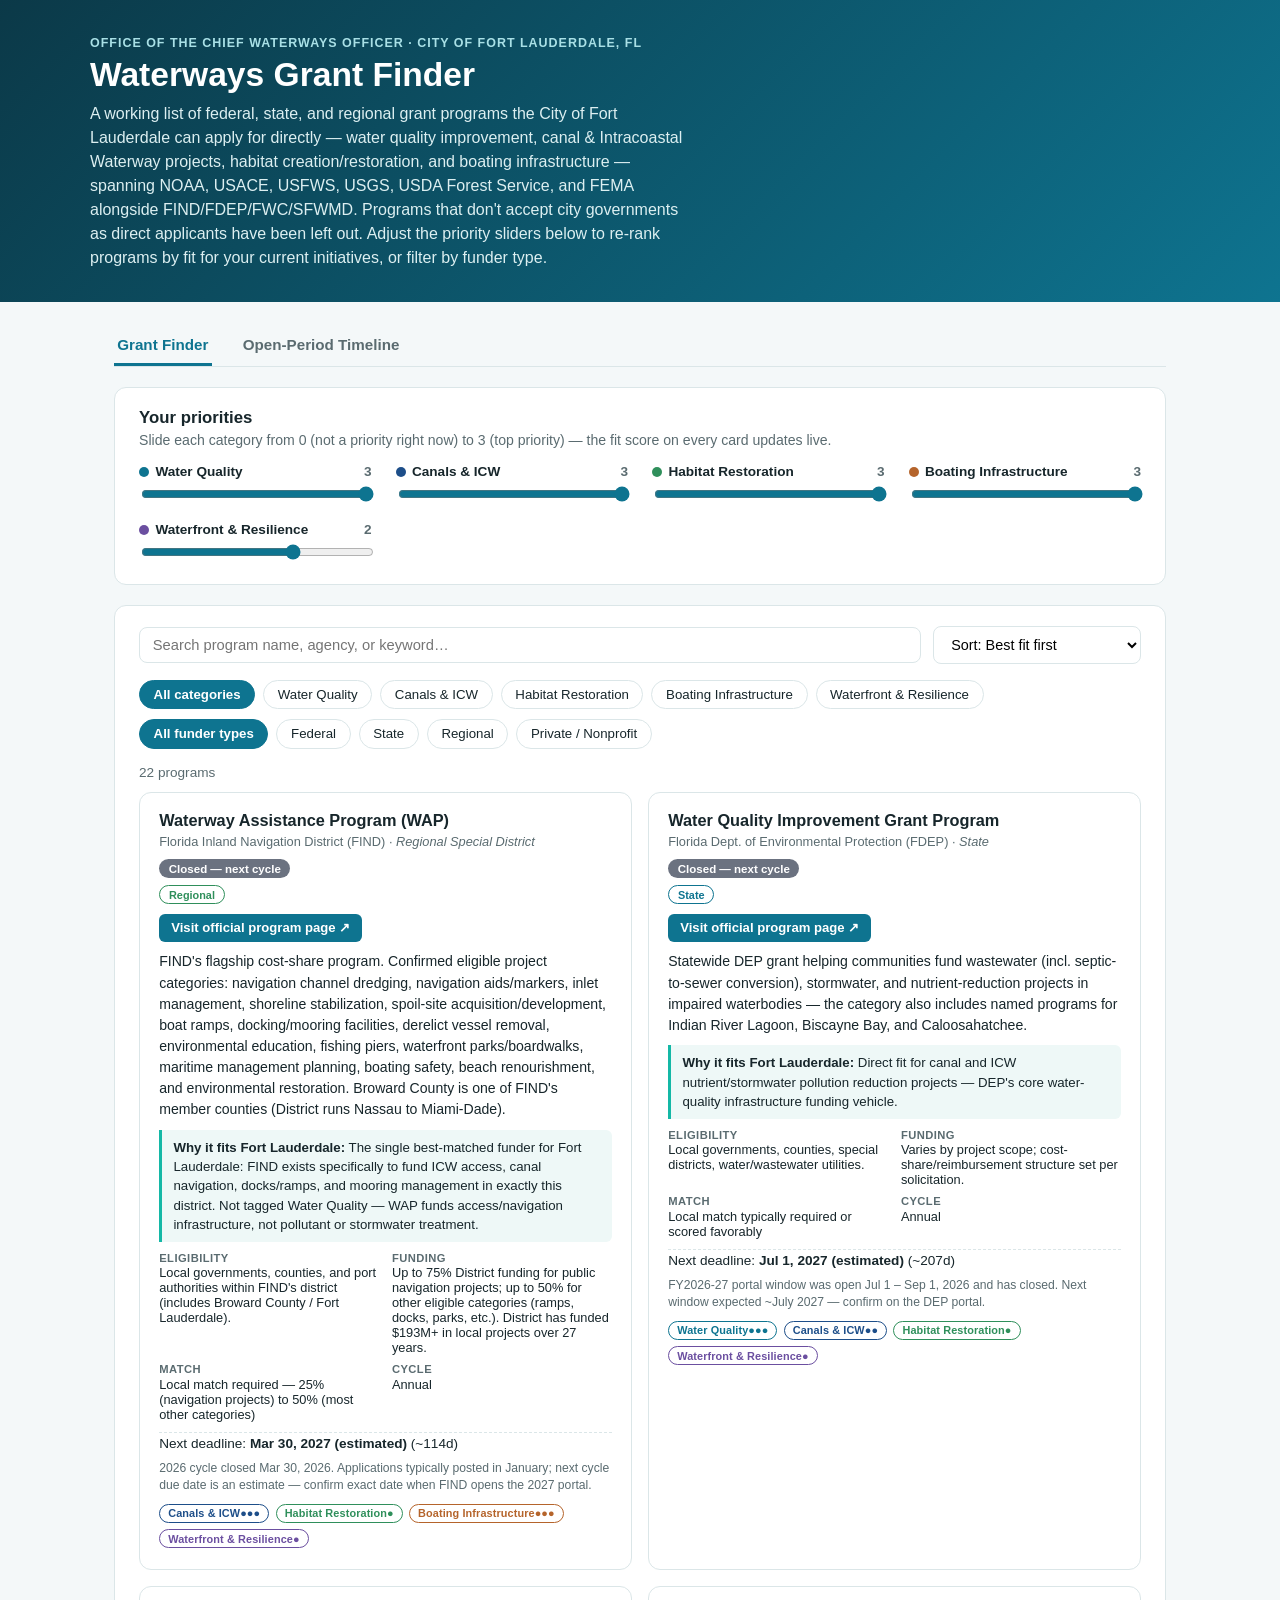
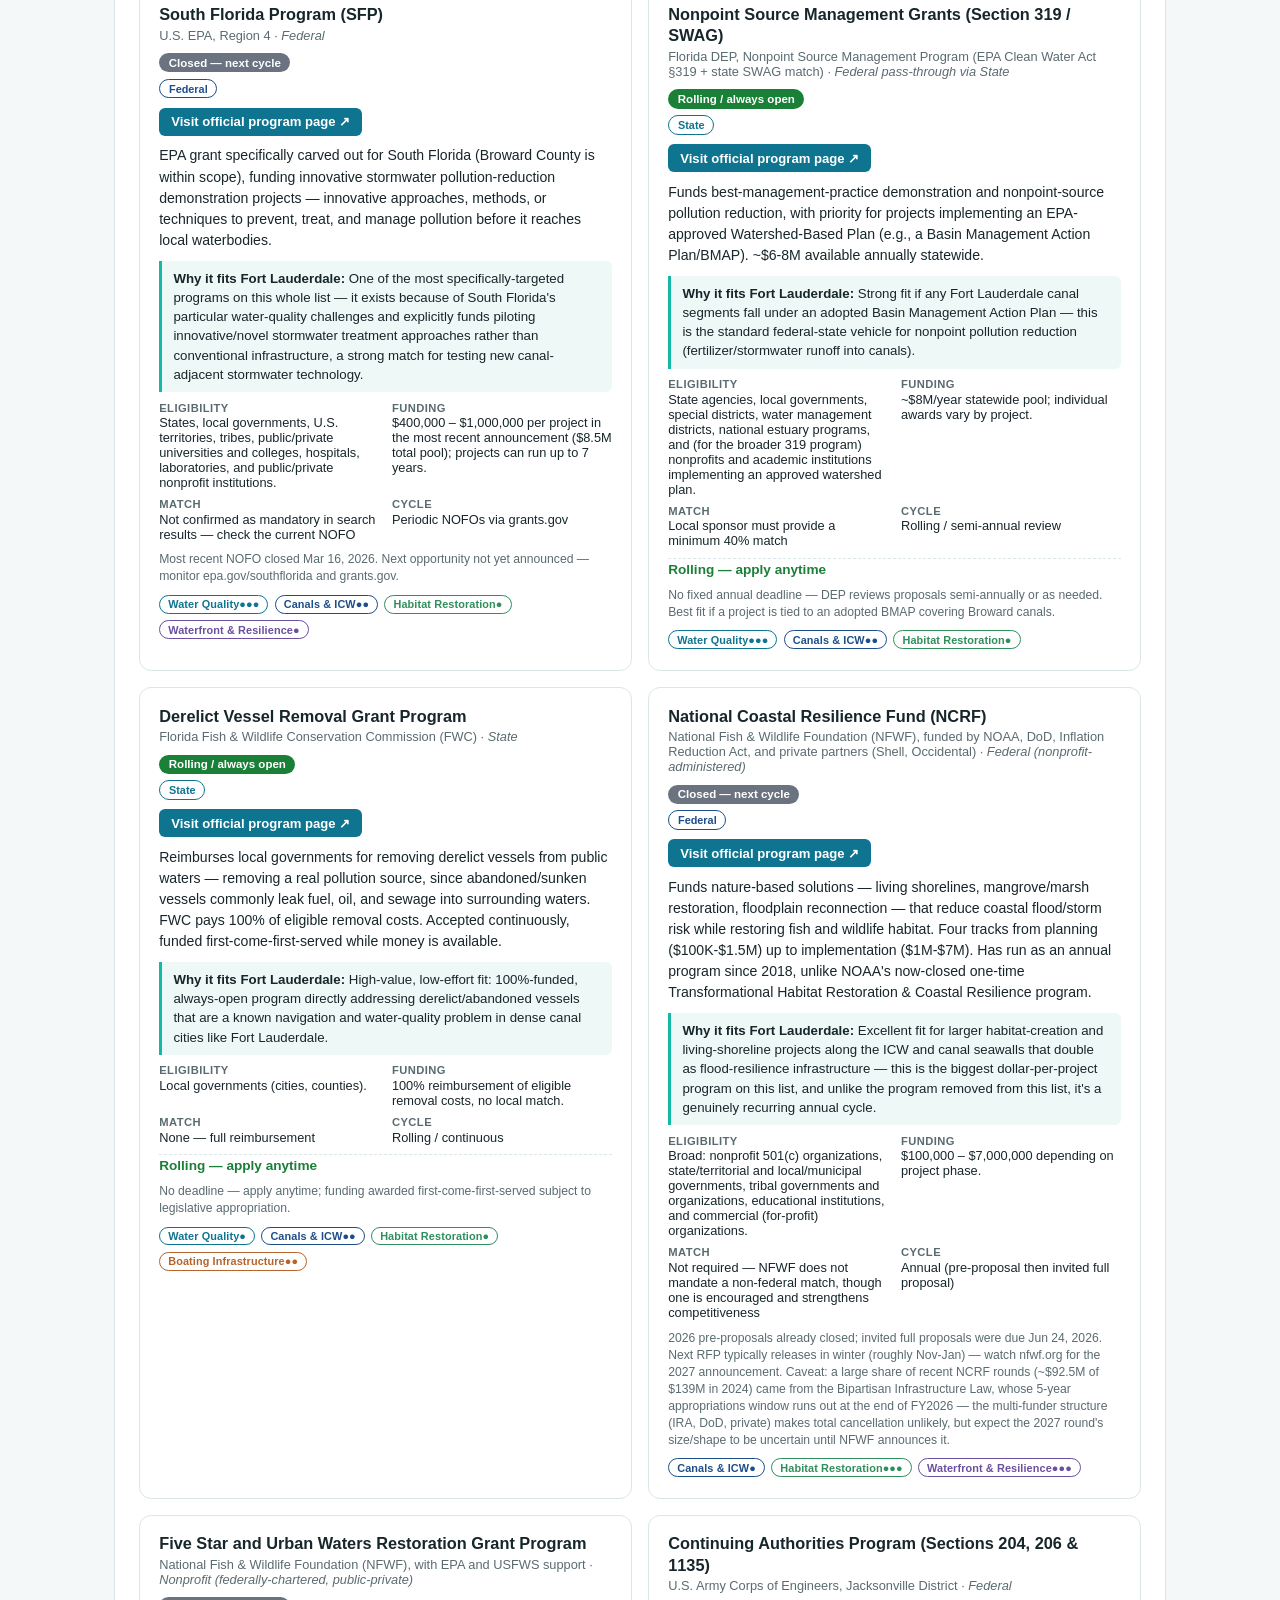
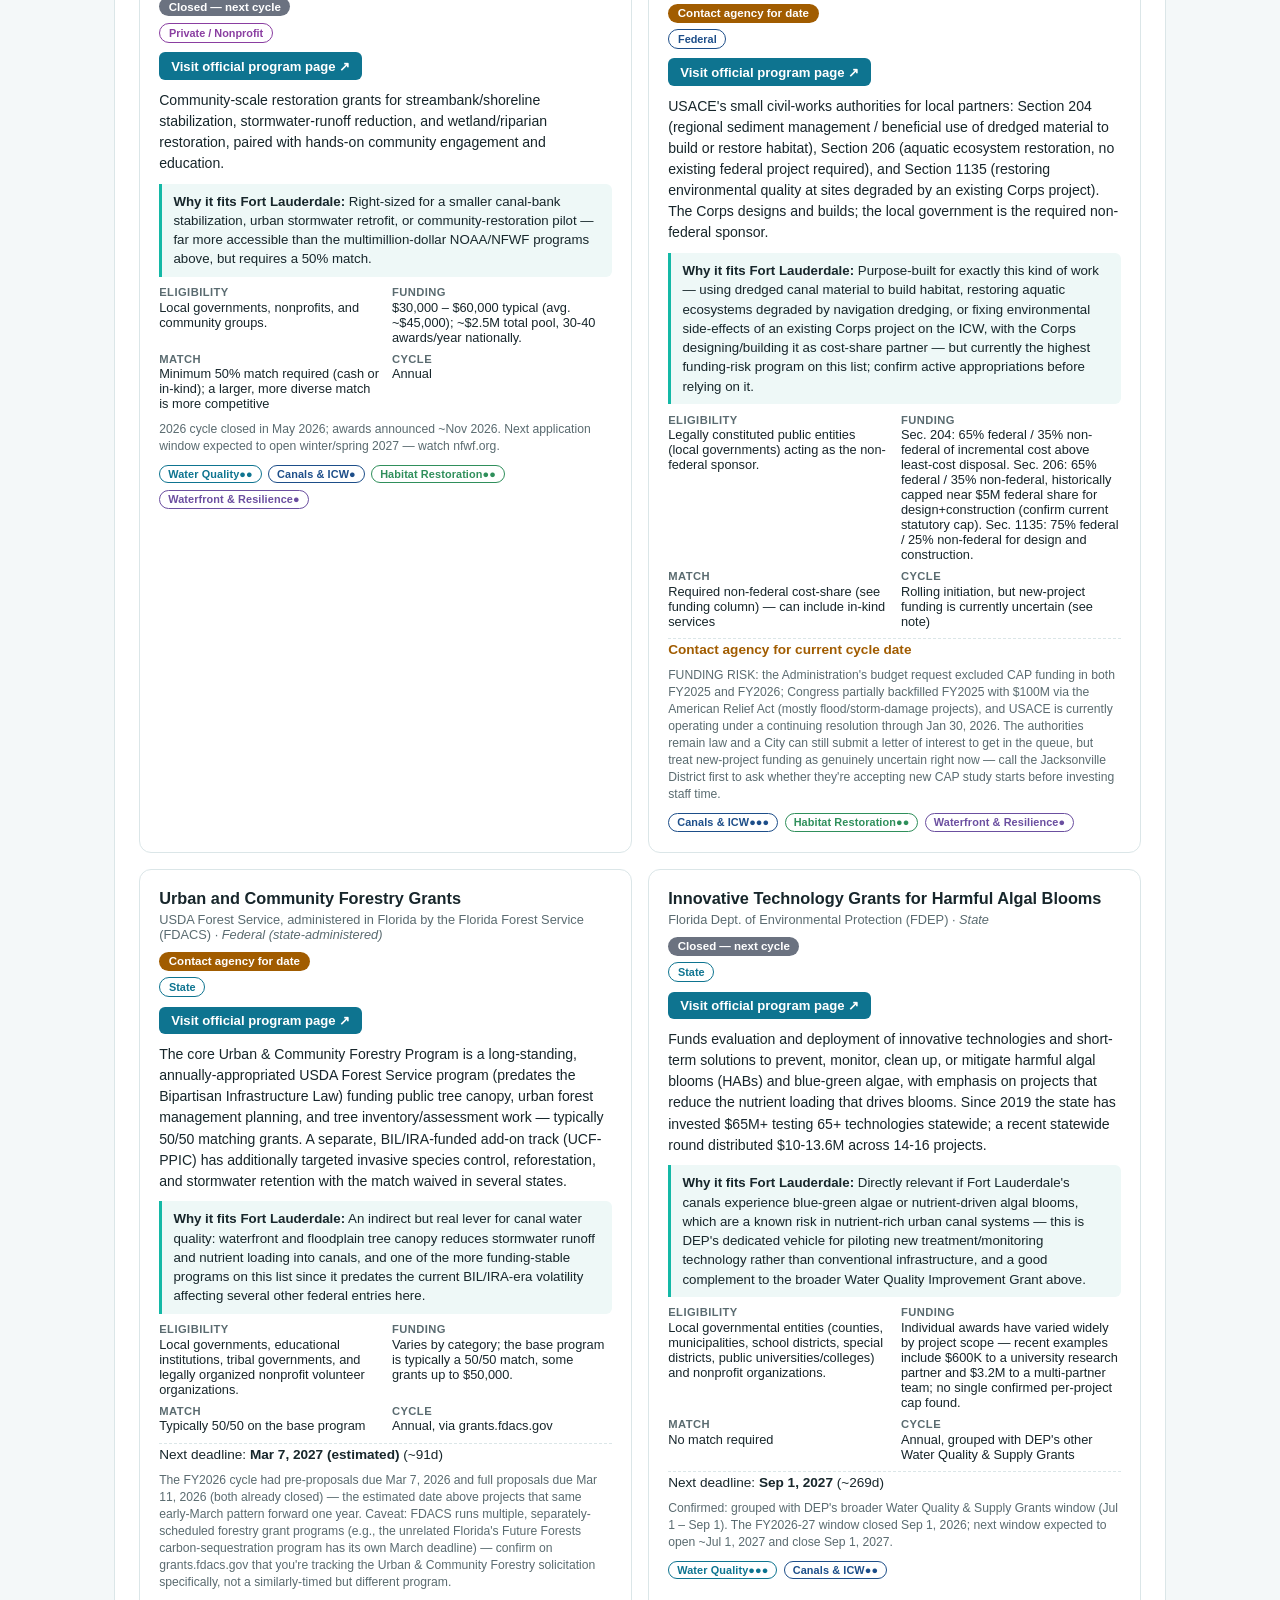
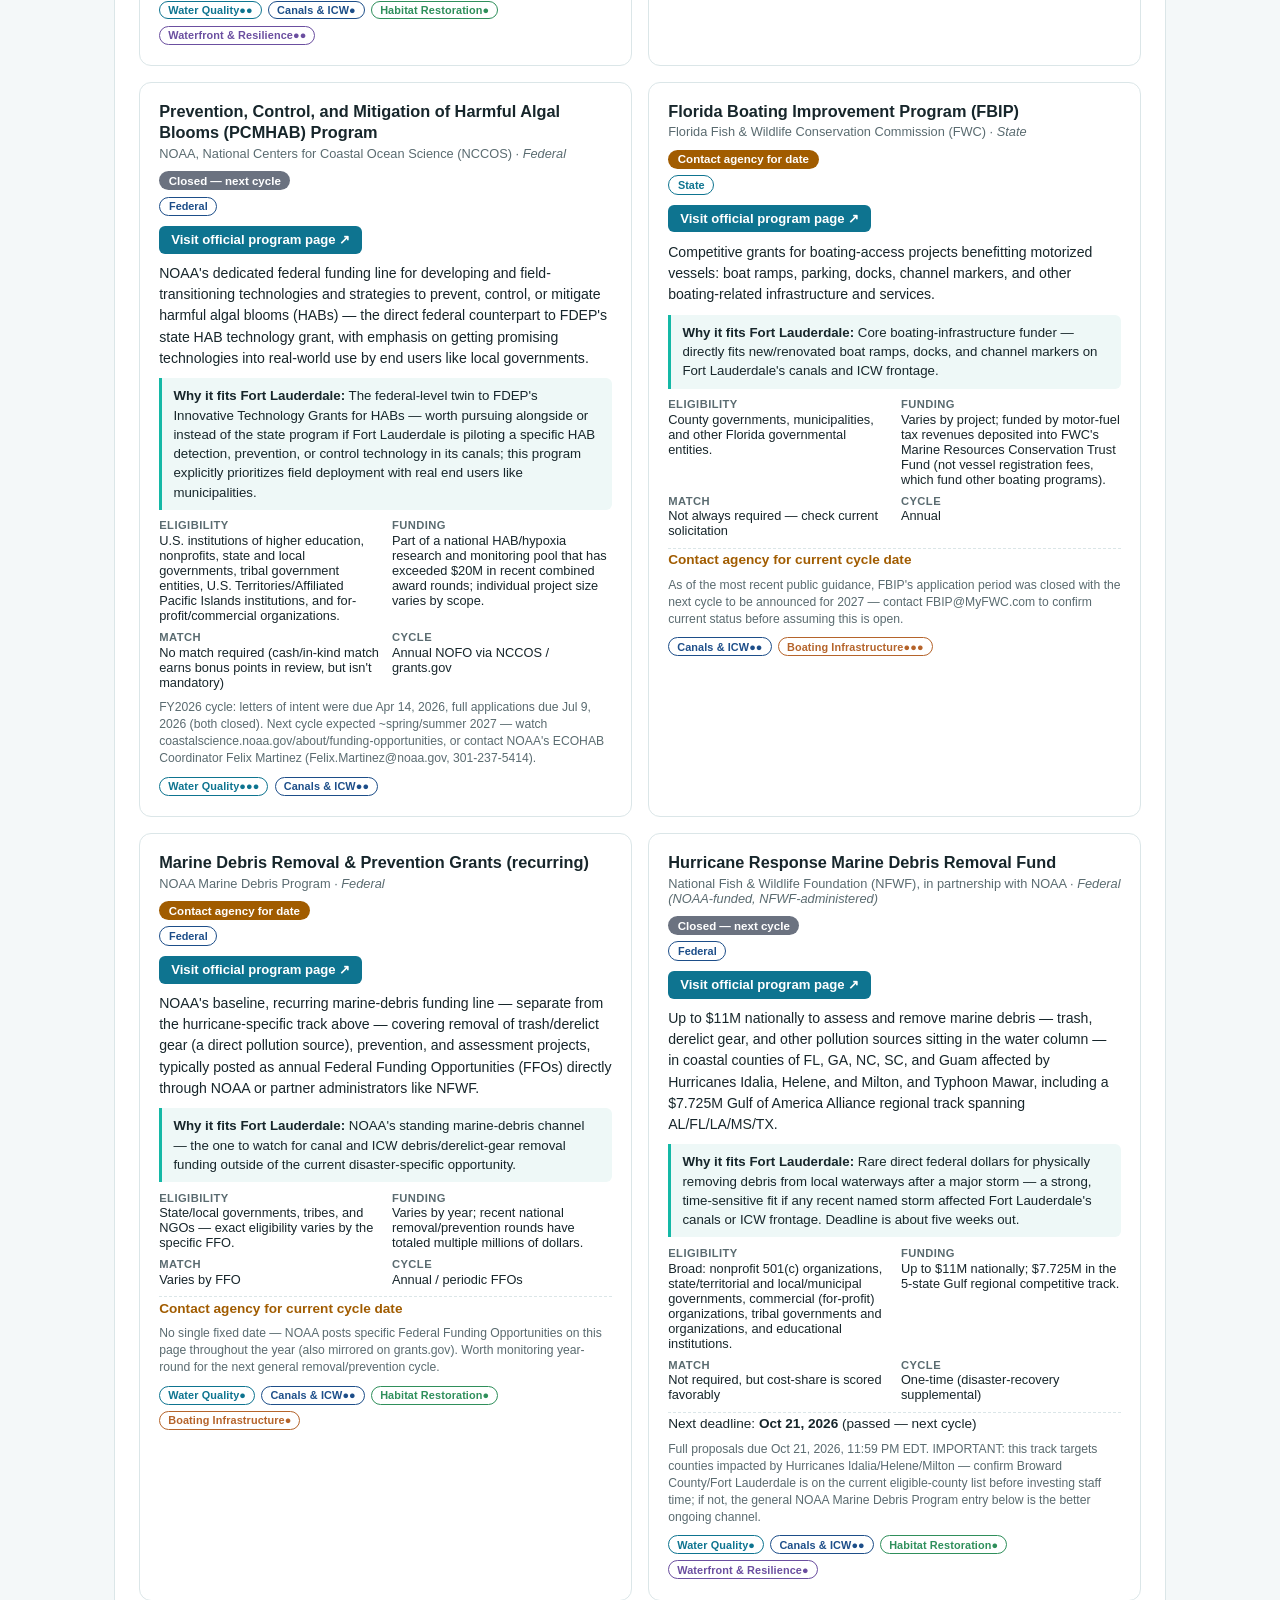
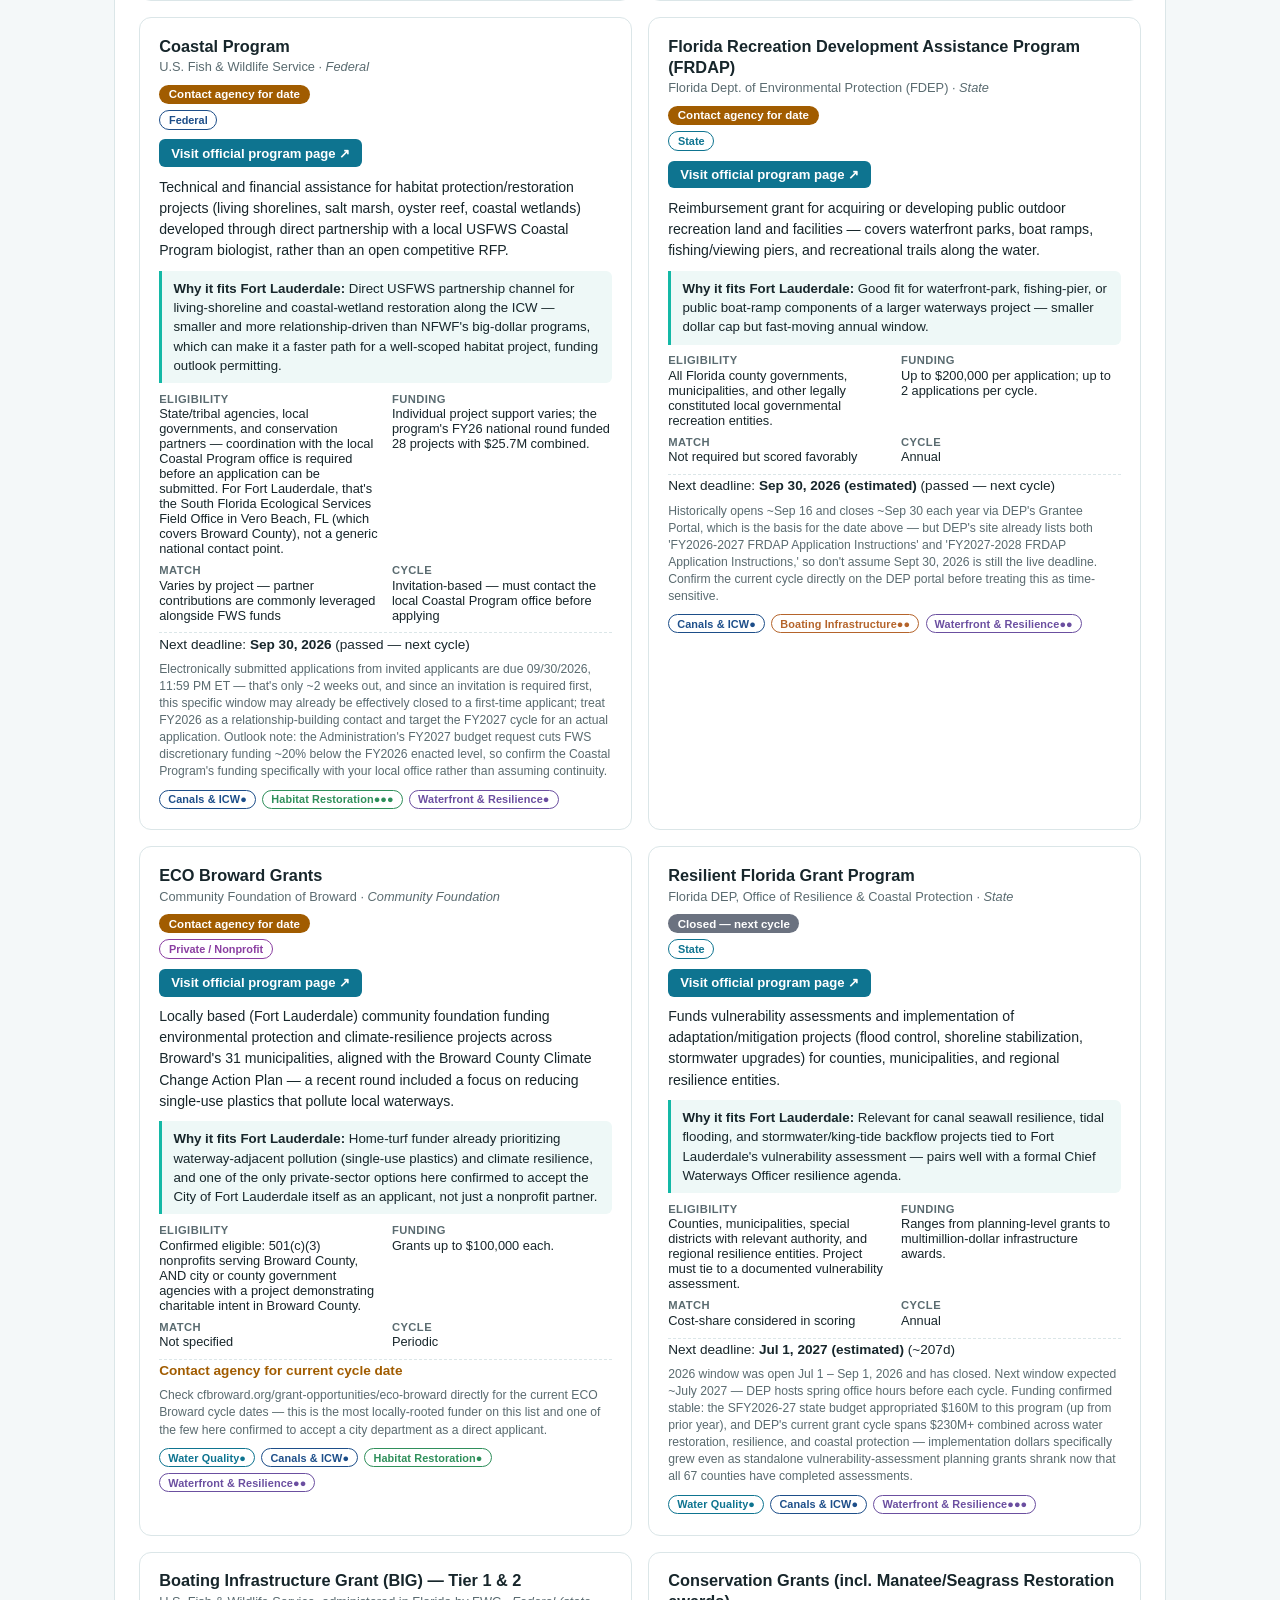
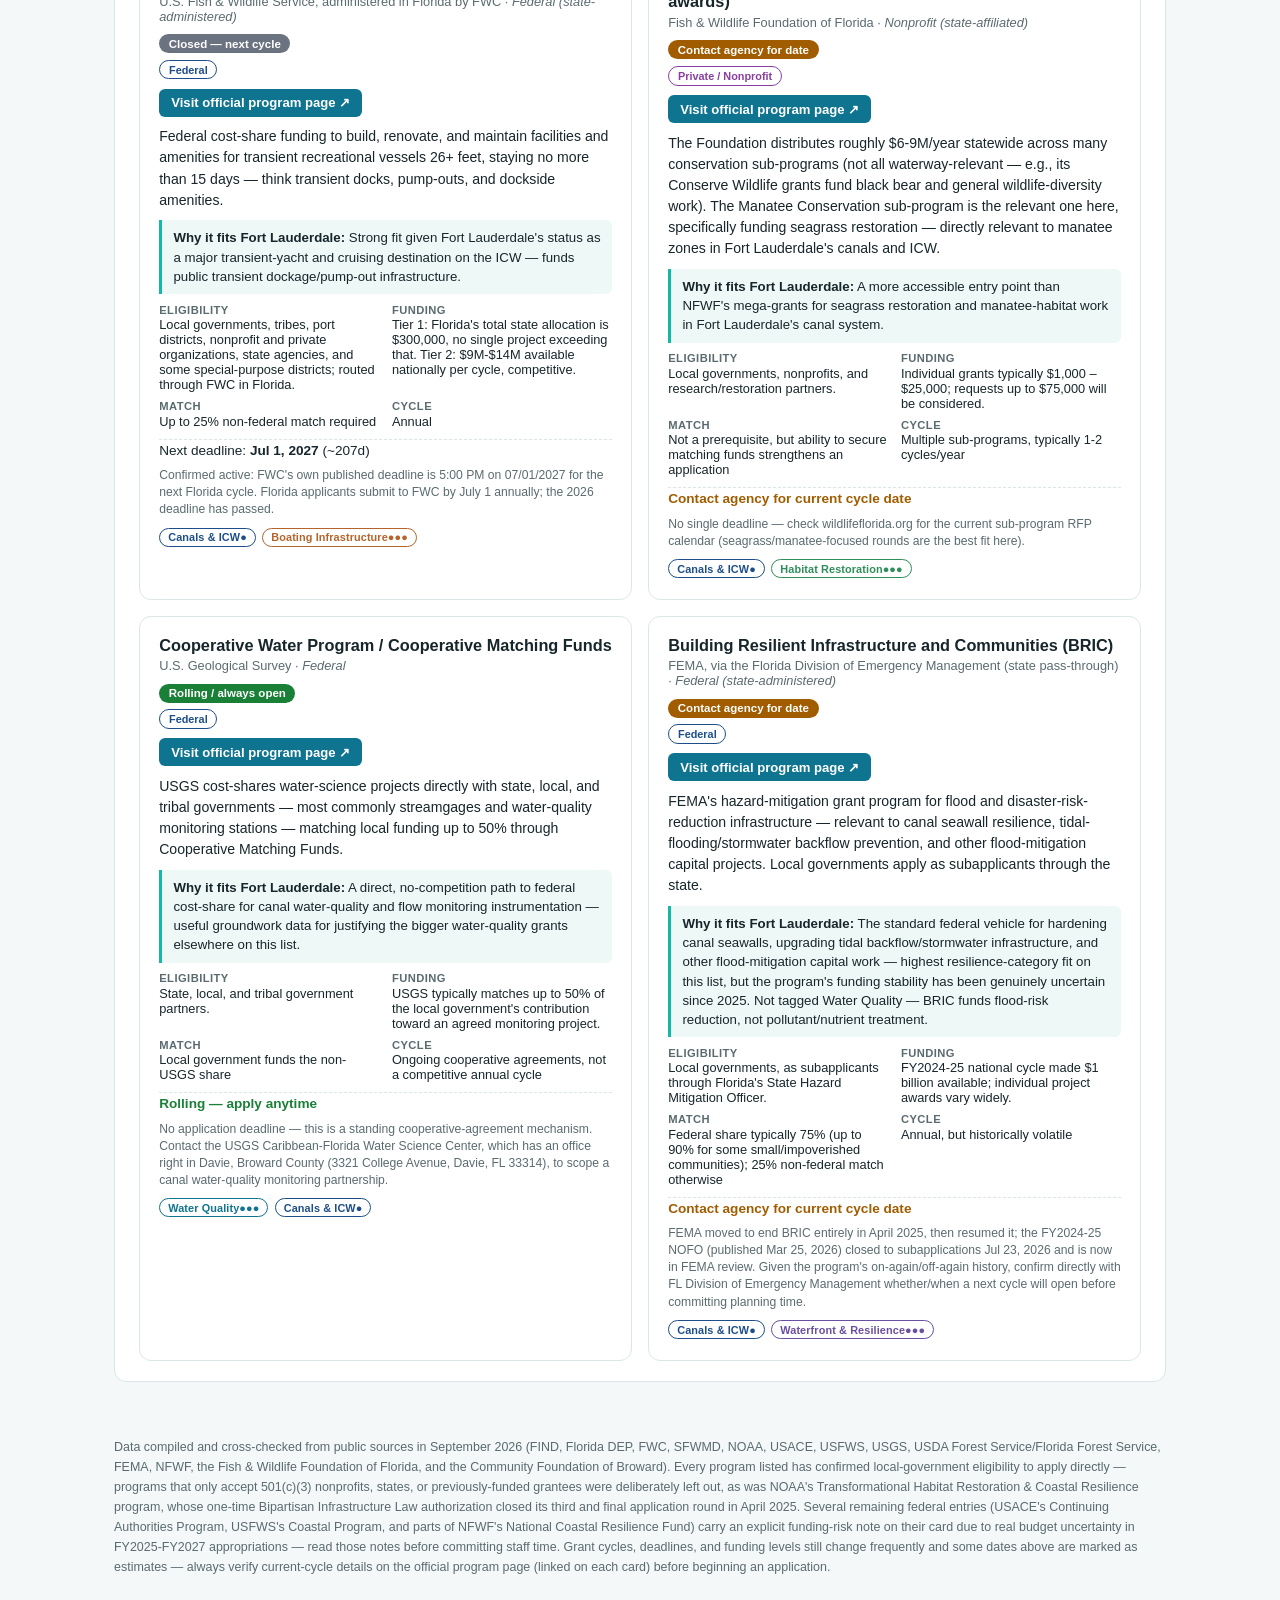
==== commit f3022b54: "Add Open-Period Timeline tab with Gantt chart and per-grant period list New second tab ("Open-Period" ====
--- a/index.html
+++ b/index.html
@@ -24,25 +24,51 @@
 </header>
 
 <main>
-  <section class="panel">
-    <h2>Your priorities</h2>
-    <p class="hint">Slide each category from 0 (not a priority right now) to 3 (top priority) — the fit score on every card updates live.</p>
-    <div id="priority-controls"></div>
+  <nav class="tabs" id="tab-nav">
+    <button class="tab-btn active" data-tab="grants">Grant Finder</button>
+    <button class="tab-btn" data-tab="timeline">Open-Period Timeline</button>
+  </nav>
+
+  <section id="tab-panel-grants" class="tab-panel">
+    <section class="panel">
+      <h2>Your priorities</h2>
+      <p class="hint">Slide each category from 0 (not a priority right now) to 3 (top priority) — the fit score on every card updates live.</p>
+      <div id="priority-controls"></div>
+    </section>
+
+    <section class="panel">
+      <div class="controls-row">
+        <input id="search" type="search" placeholder="Search program name, agency, or keyword…" />
+        <select id="sort">
+          <option value="fit">Sort: Best fit first</option>
+          <option value="deadline">Sort: Deadline soonest</option>
+          <option value="name">Sort: Program name A–Z</option>
+        </select>
+      </div>
+      <div id="category-chips"></div>
+      <div id="level-chips"></div>
+      <p id="result-count"></p>
+      <div id="grid"></div>
+    </section>
   </section>
 
-  <section class="panel">
-    <div class="controls-row">
-      <input id="search" type="search" placeholder="Search program name, agency, or keyword…" />
-      <select id="sort">
-        <option value="fit">Sort: Best fit first</option>
-        <option value="deadline">Sort: Deadline soonest</option>
-        <option value="name">Sort: Program name A–Z</option>
-      </select>
-    </div>
-    <div id="category-chips"></div>
-    <div id="level-chips"></div>
-    <p id="result-count"></p>
-    <div id="grid"></div>
+  <section id="tab-panel-timeline" class="tab-panel" hidden>
+    <section class="panel">
+      <h2>Historical / typical open periods</h2>
+      <p class="hint">
+        When each program has historically opened and closed, compiled from the same source
+        research as the grant cards. Many windows shift year to year or aren't published in
+        advance — anything marked "approx." is inferred from a past cycle's pattern, not a
+        confirmed recurring date. Always verify the live date on the program's page before
+        planning around it.
+      </p>
+      <div id="gantt-wrap"></div>
+    </section>
+
+    <section class="panel">
+      <h2>Open period by program</h2>
+      <div id="period-list"></div>
+    </section>
   </section>
 </main>
 
--- a/styles.css
+++ b/styles.css
@@ -55,6 +55,34 @@
   padding: 1.5rem;
 }
 
+.tabs {
+  display: flex;
+  gap: 0.5rem;
+  margin-bottom: 1.25rem;
+  border-bottom: 1px solid var(--border);
+}
+
+.tab-btn {
+  background: none;
+  border: none;
+  border-bottom: 3px solid transparent;
+  padding: 0.65rem 0.2rem;
+  margin-right: 1.25rem;
+  font-size: 0.95rem;
+  font-weight: 700;
+  color: var(--text-muted);
+  cursor: pointer;
+}
+
+.tab-btn:hover {
+  color: var(--navy);
+}
+
+.tab-btn.active {
+  color: var(--teal);
+  border-bottom-color: var(--teal);
+}
+
 .panel {
   background: var(--card-bg);
   border: 1px solid var(--border);
@@ -184,38 +212,9 @@
 
 .card-top {
   display: grid;
-  grid-template-columns: auto 1fr;
-  gap: 0.75rem;
+  grid-template-columns: 1fr;
+  gap: 0.4rem;
   align-items: start;
-  position: relative;
-}
-
-.fit-badge {
-  --fit-color: #1a7f37;
-  width: 54px;
-  height: 54px;
-  border-radius: 50%;
-  border: 3px solid var(--fit-color);
-  display: flex;
-  flex-direction: column;
-  align-items: center;
-  justify-content: center;
-  flex-shrink: 0;
-}
-
-.fit-score {
-  font-weight: 800;
-  font-size: 1rem;
-  color: var(--fit-color);
-  line-height: 1;
-}
-
-.fit-label {
-  font-size: 0.52rem;
-  color: var(--text-muted);
-  text-align: center;
-  line-height: 1;
-  margin-top: 2px;
 }
 
 .card-headline h3 {
@@ -326,17 +325,18 @@
 }
 
 .source-link {
-  margin-top: auto;
   align-self: flex-start;
   font-size: 0.82rem;
   font-weight: 700;
-  color: var(--teal);
+  color: #fff;
+  background: var(--teal);
   text-decoration: none;
-  padding-top: 0.4rem;
+  padding: 0.4rem 0.75rem;
+  border-radius: 6px;
 }
 
 .source-link:hover {
-  text-decoration: underline;
+  background: var(--navy);
 }
 
 .empty {
@@ -358,3 +358,124 @@
 @media (max-width: 480px) {
   .meta-grid { grid-template-columns: 1fr; }
 }
+
+/* --- Gantt / timeline tab --- */
+
+#gantt-wrap {
+  overflow-x: auto;
+}
+
+.gantt-svg {
+  min-width: 720px;
+  width: 100%;
+  height: auto;
+  font-family: inherit;
+}
+
+.gantt-row-label {
+  font-size: 11px;
+  fill: var(--text);
+}
+
+.gantt-month-label {
+  font-size: 11px;
+  fill: var(--text-muted);
+}
+
+.gantt-gridline {
+  stroke: var(--border);
+  stroke-width: 1;
+}
+
+.gantt-today-line {
+  stroke: #d1394a;
+  stroke-width: 1.5;
+  stroke-dasharray: 4 3;
+}
+
+.gantt-today-label {
+  font-size: 10px;
+  fill: #d1394a;
+  font-weight: 700;
+}
+
+.gantt-varies-label {
+  font-size: 11px;
+  font-style: italic;
+  fill: var(--text-muted);
+}
+
+.gantt-bar {
+  rx: 4;
+  ry: 4;
+}
+
+.gantt-legend {
+  display: flex;
+  flex-wrap: wrap;
+  gap: 1rem;
+  margin-top: 0.9rem;
+  font-size: 0.78rem;
+  color: var(--text-muted);
+}
+
+.gantt-legend-item {
+  display: flex;
+  align-items: center;
+  gap: 0.4rem;
+}
+
+.gantt-legend-swatch {
+  width: 18px;
+  height: 10px;
+  border-radius: 3px;
+  display: inline-block;
+  flex-shrink: 0;
+}
+
+#period-list {
+  display: flex;
+  flex-direction: column;
+  gap: 0.6rem;
+}
+
+.period-row {
+  display: grid;
+  grid-template-columns: minmax(200px, 1fr) auto;
+  gap: 0.3rem 1rem;
+  align-items: baseline;
+  padding: 0.6rem 0.75rem;
+  border: 1px solid var(--border);
+  border-radius: 8px;
+}
+
+.period-row .period-name {
+  font-weight: 700;
+  font-size: 0.9rem;
+}
+
+.period-row .period-agency {
+  font-size: 0.76rem;
+  color: var(--text-muted);
+  grid-column: 1 / -1;
+}
+
+.period-row .period-value {
+  font-size: 0.82rem;
+  text-align: right;
+  white-space: nowrap;
+}
+
+.period-row .period-value.approx {
+  color: #a15c00;
+}
+
+.period-type-badge {
+  display: inline-block;
+  font-size: 0.65rem;
+  font-weight: 700;
+  padding: 0.1rem 0.45rem;
+  border-radius: 999px;
+  margin-left: 0.4rem;
+  vertical-align: middle;
+}
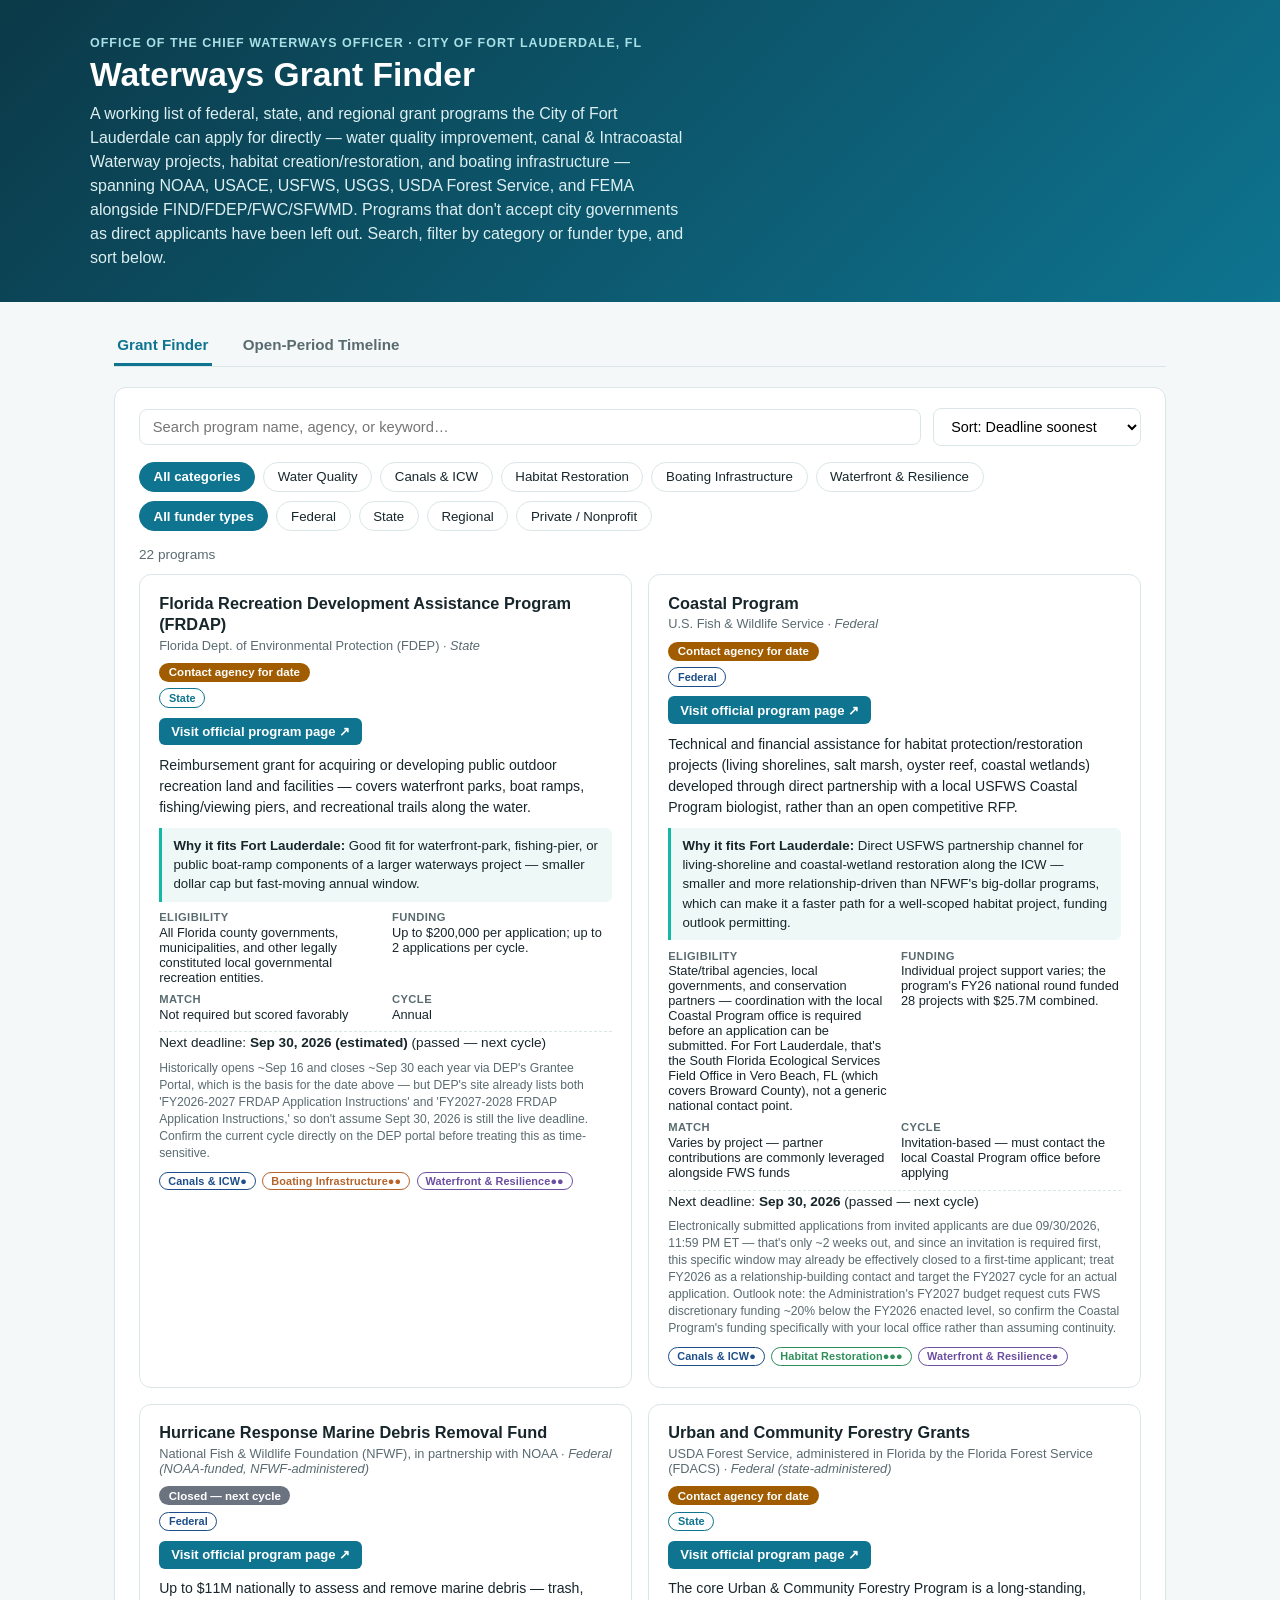
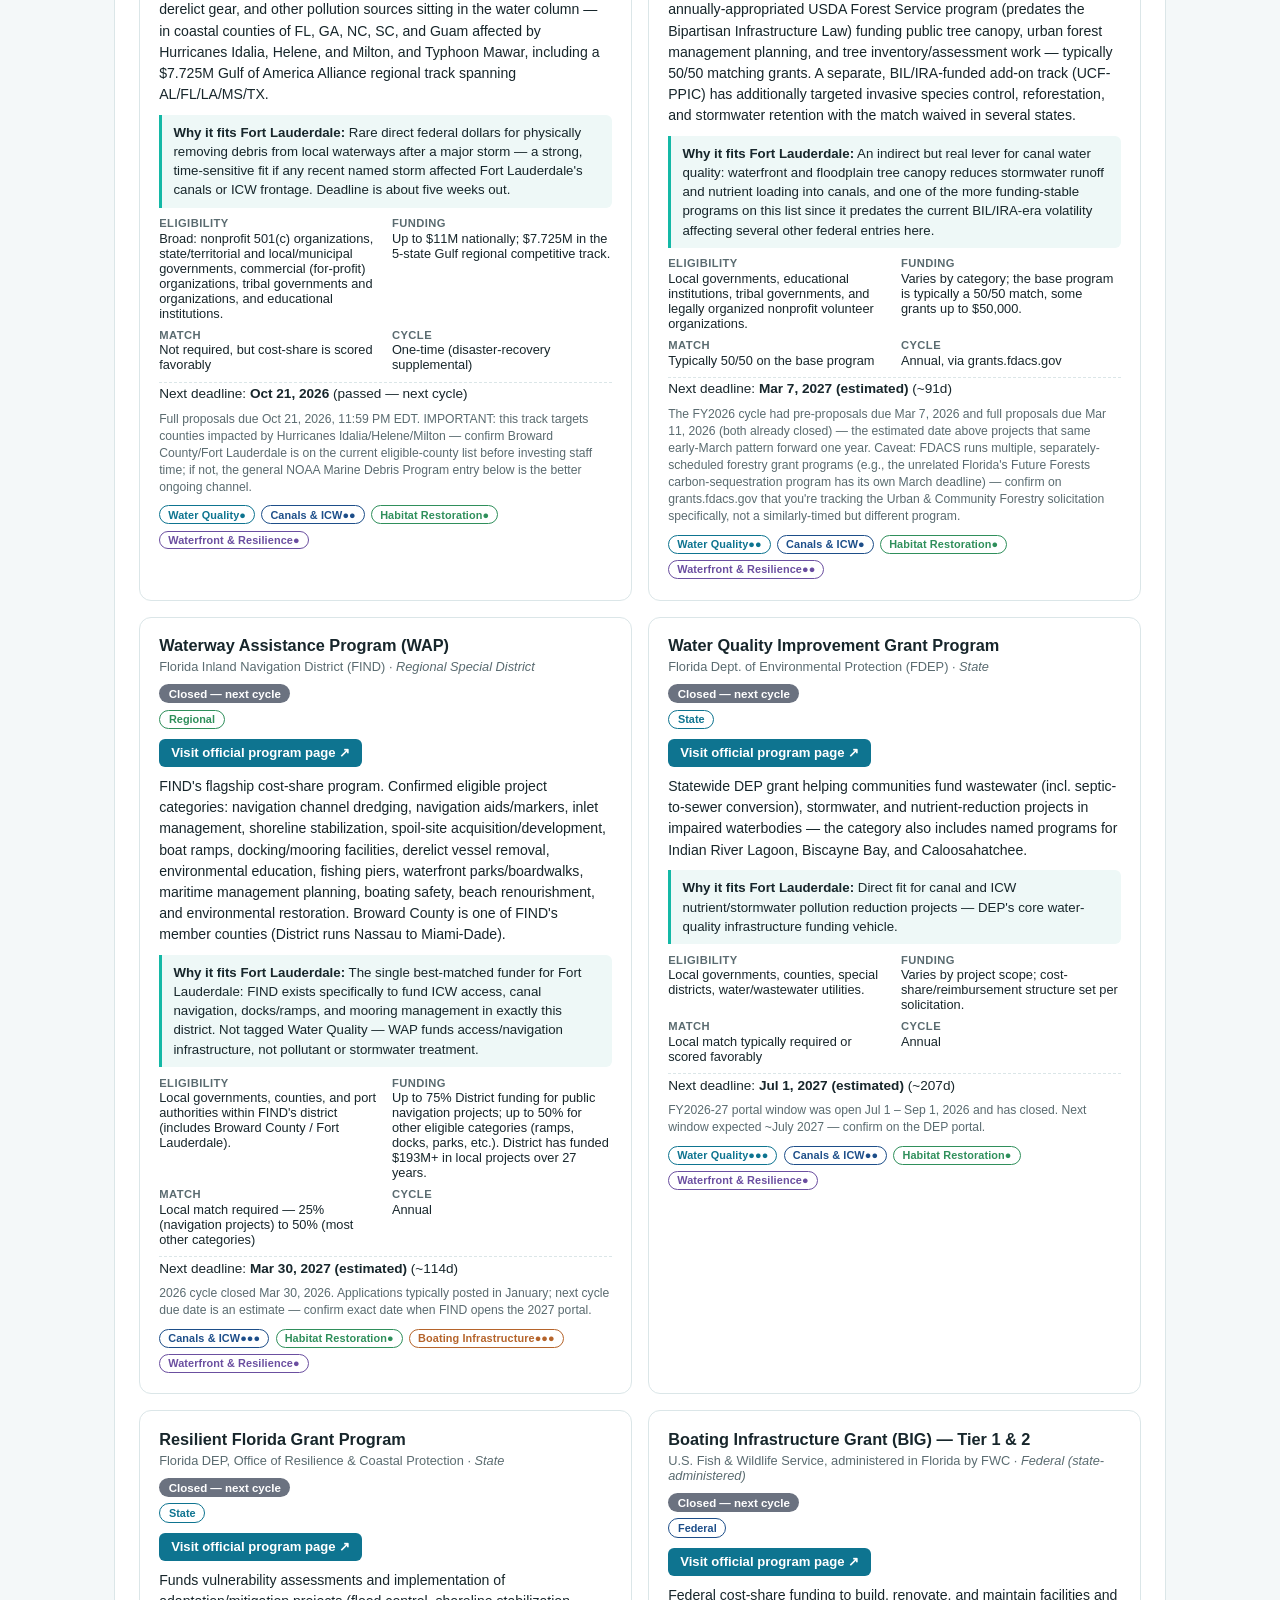
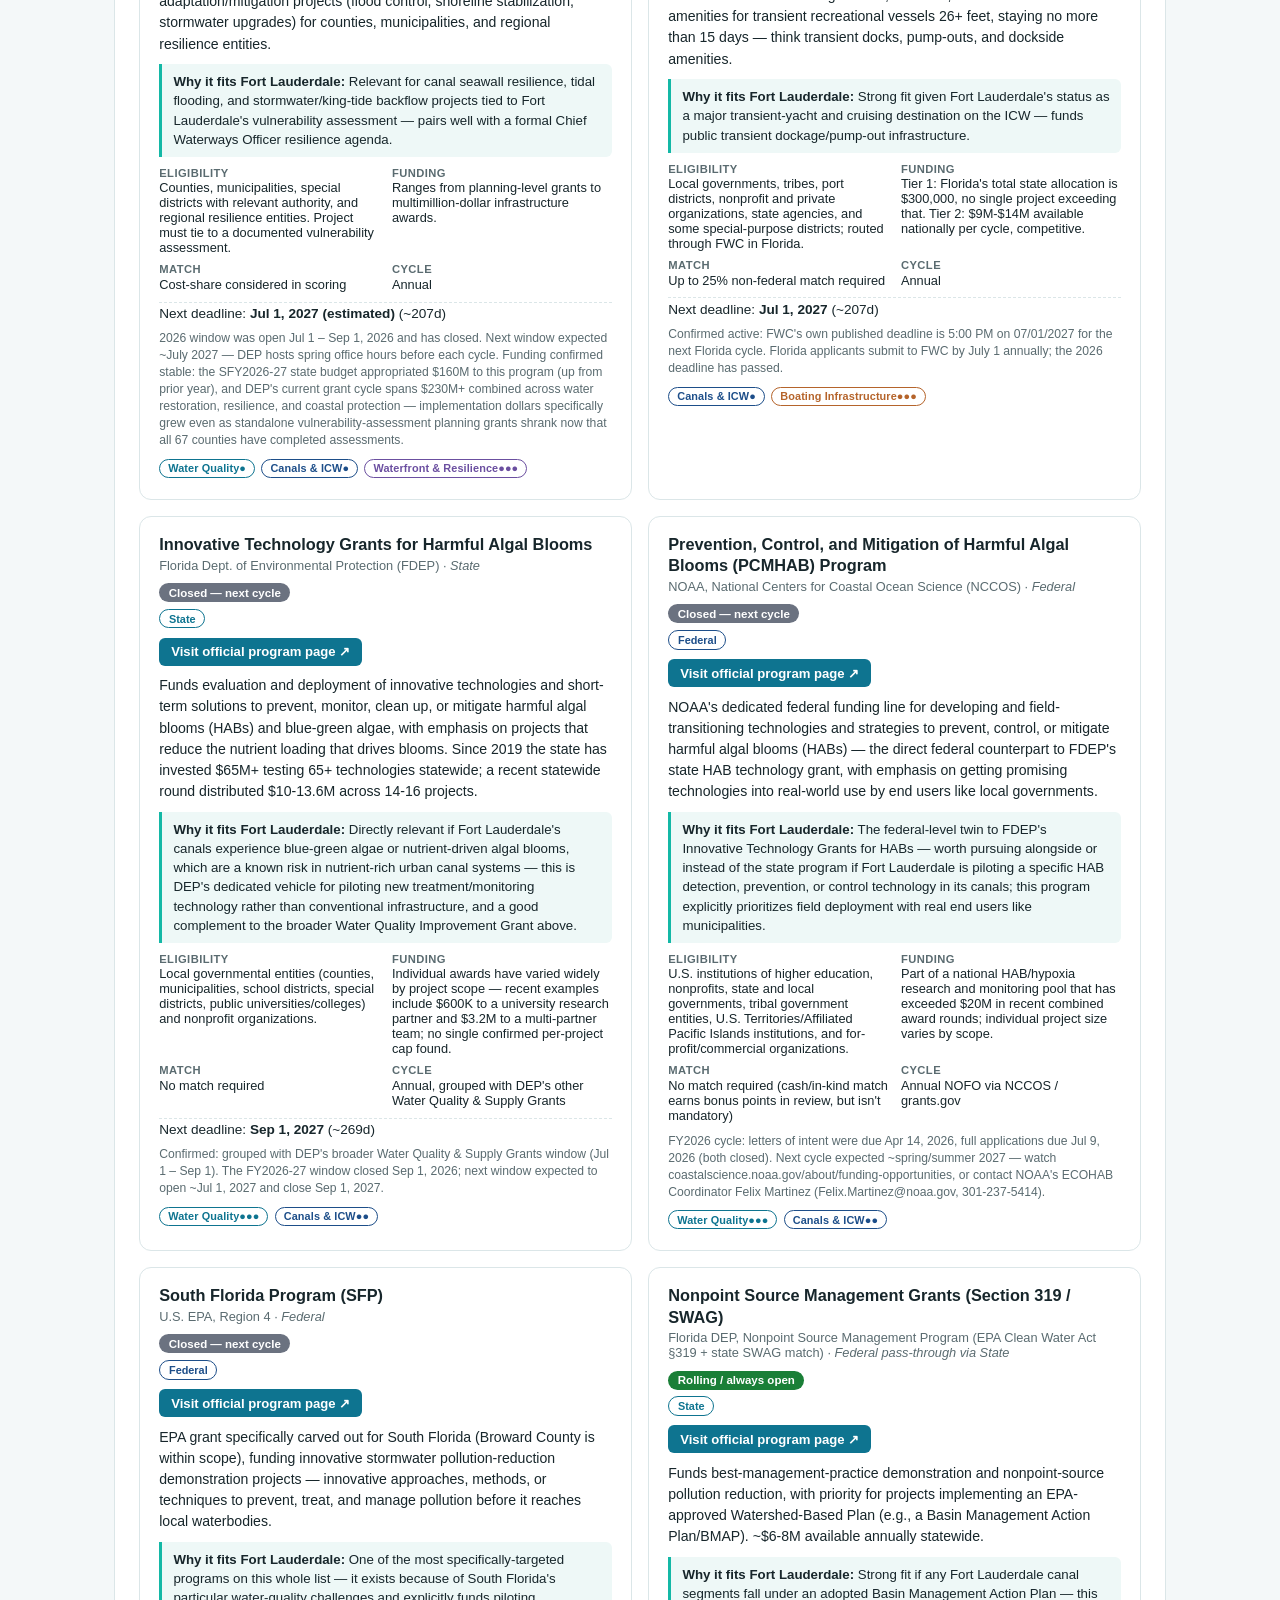
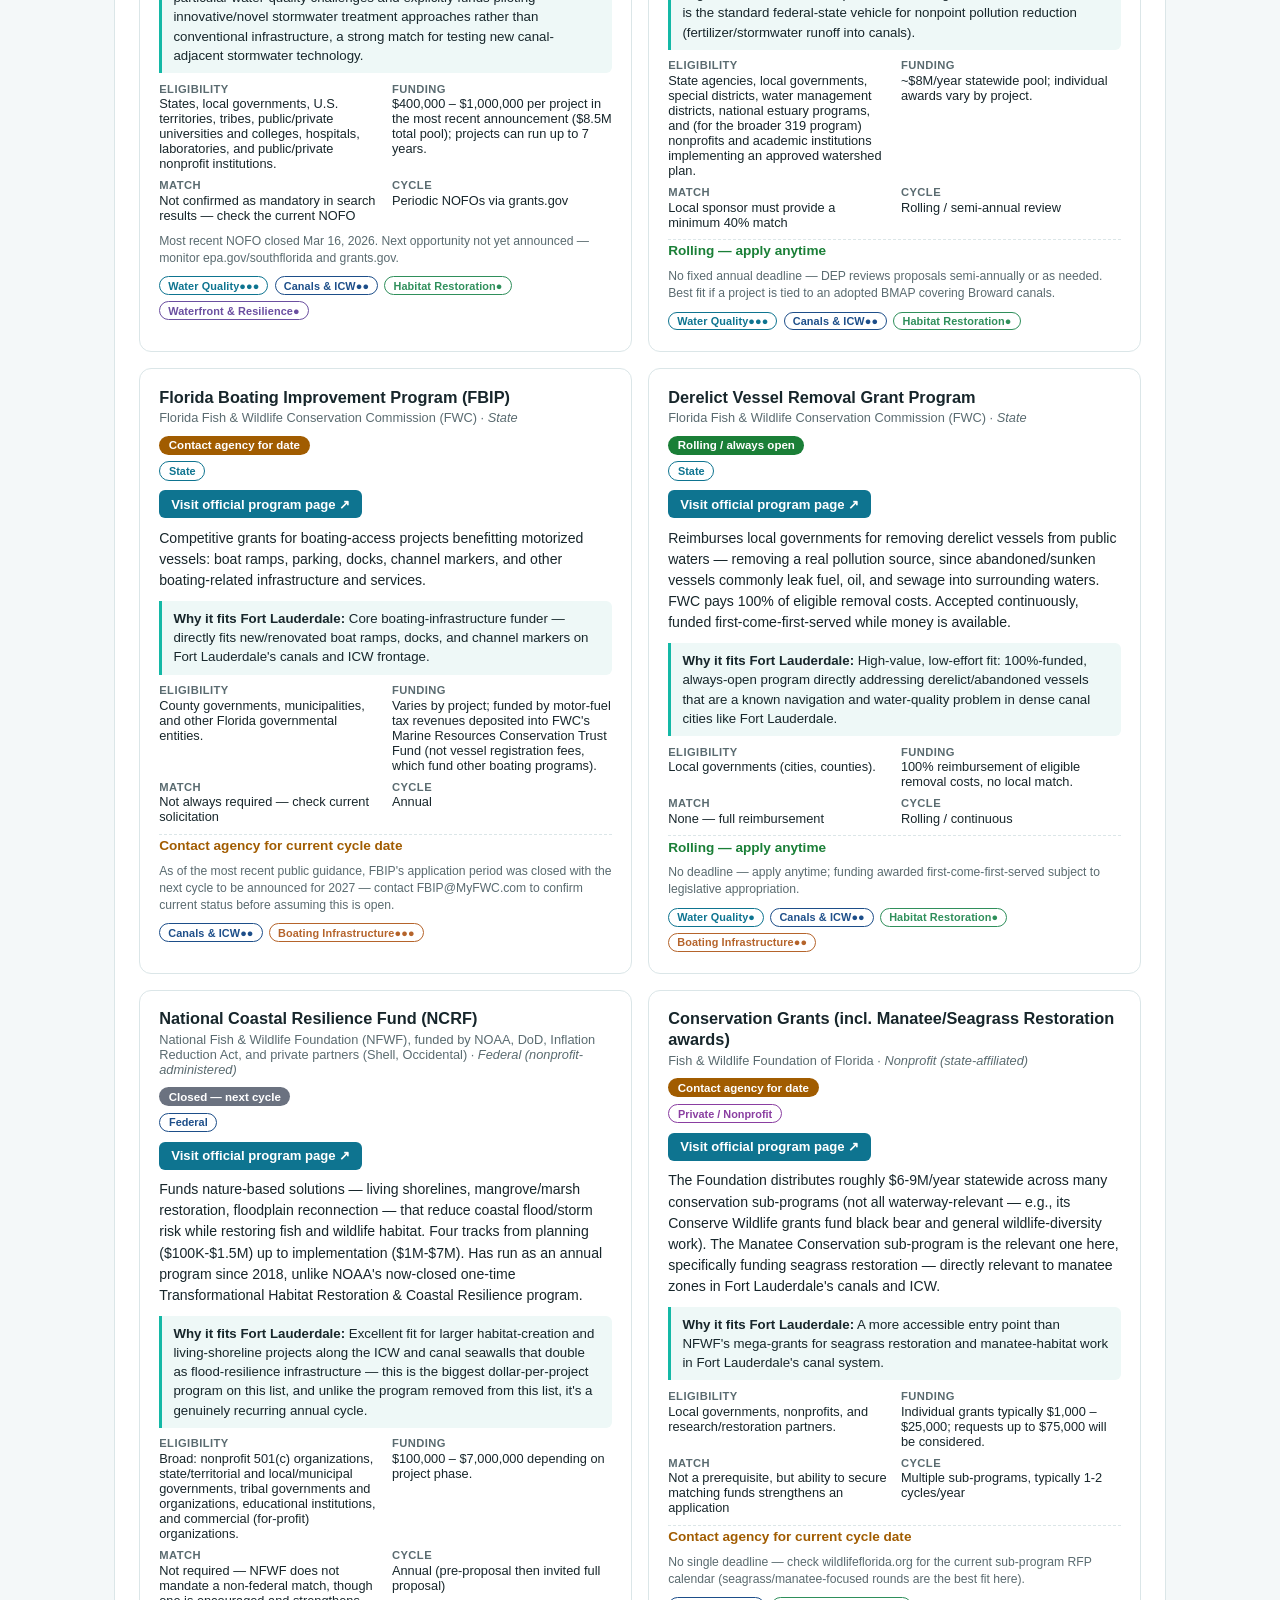
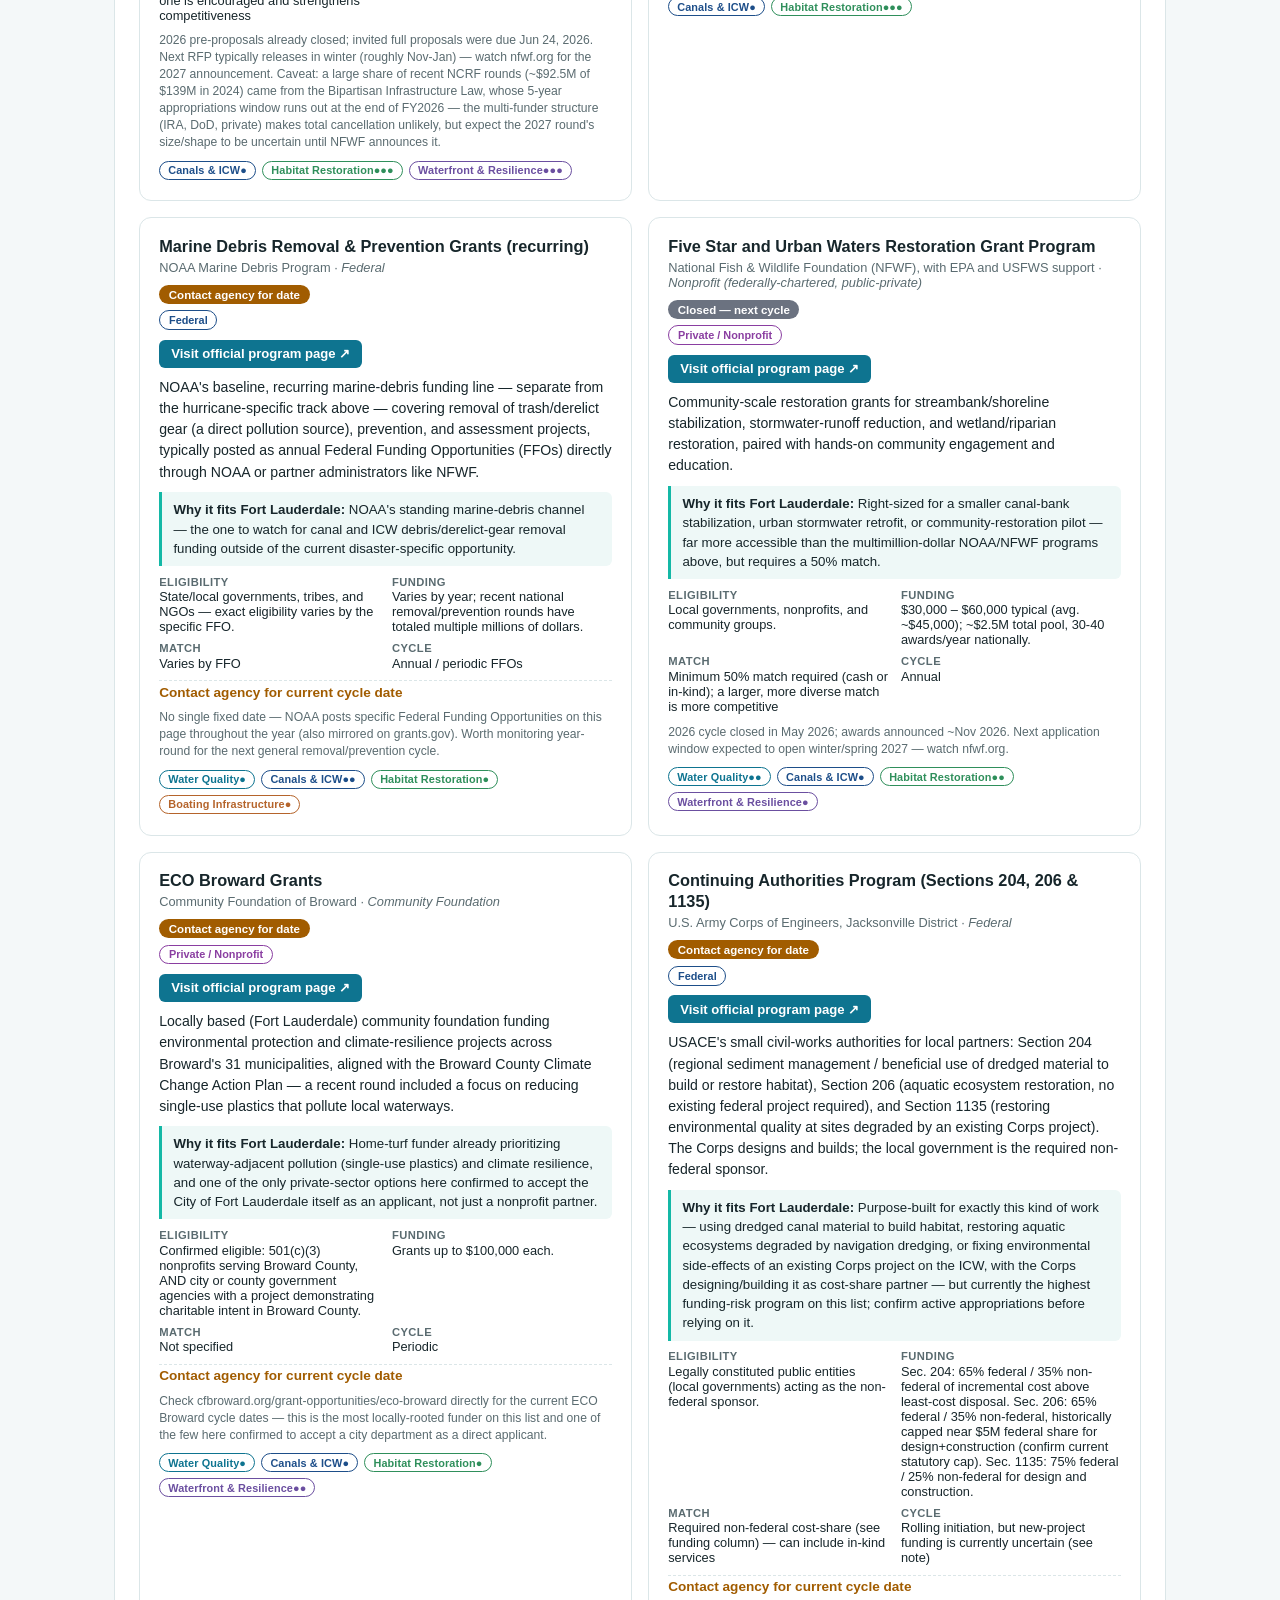
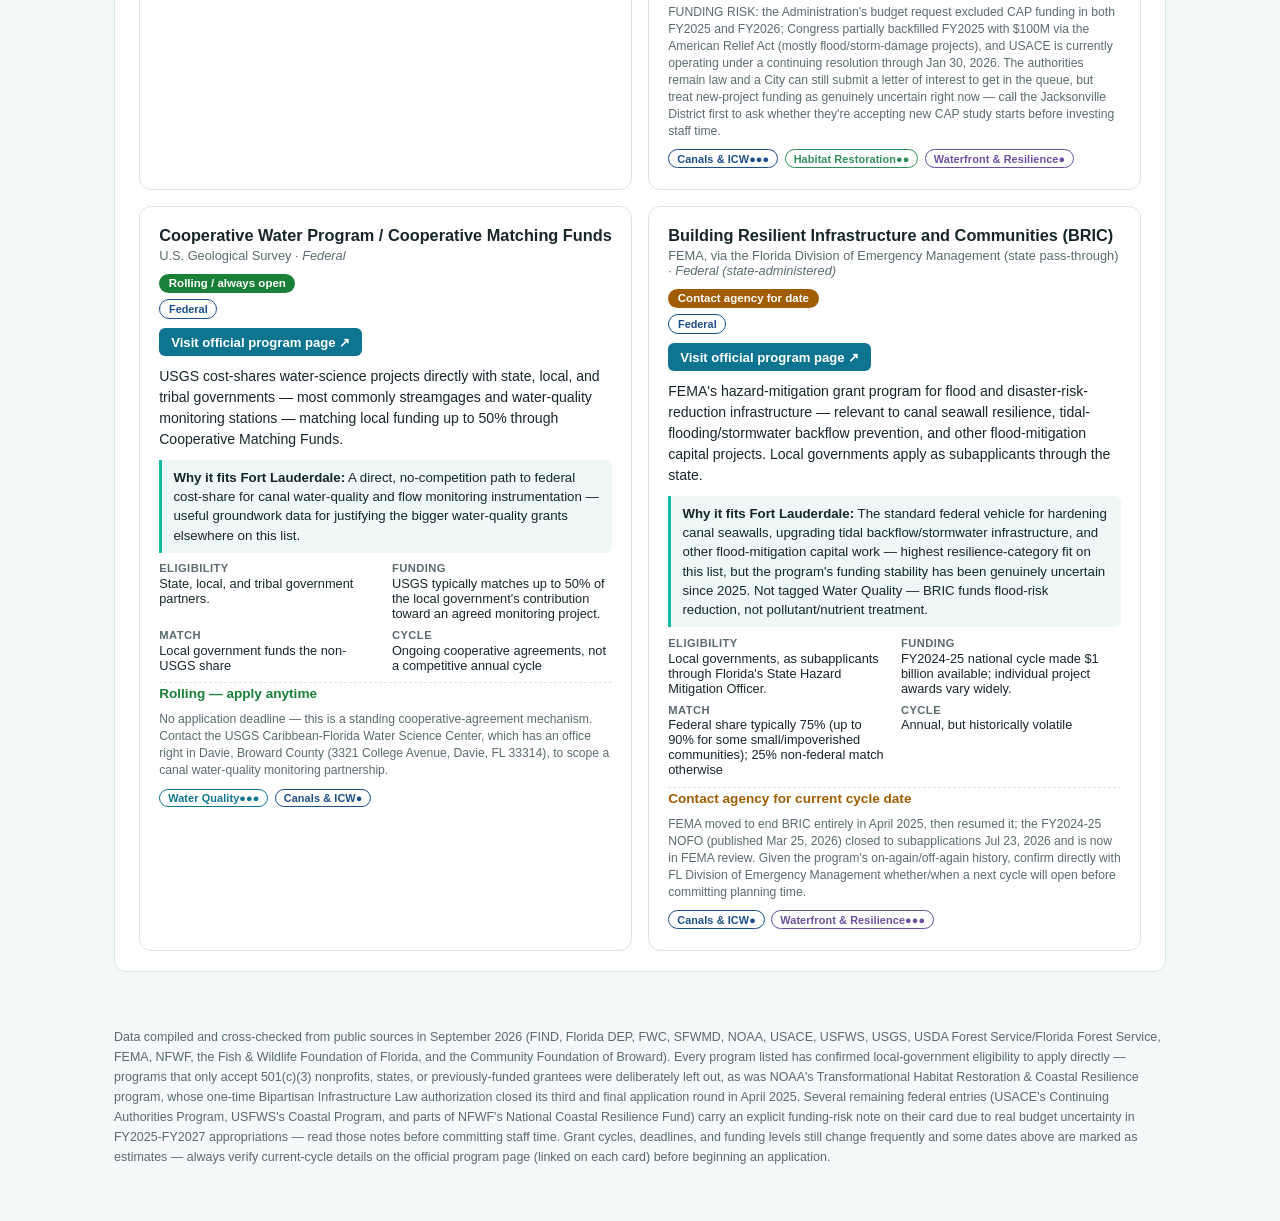
==== commit 0108fd0c: "Remove the "Your priorities" slider panel Drops the priority-weighting sliders and the fit-score mac" ====
--- a/index.html
+++ b/index.html
@@ -17,8 +17,8 @@
       Intracoastal Waterway projects, habitat creation/restoration, and boating
       infrastructure — spanning NOAA, USACE, USFWS, USGS, USDA Forest Service, and FEMA
       alongside FIND/FDEP/FWC/SFWMD. Programs that don't accept city governments as direct
-      applicants have been left out. Adjust the priority sliders below to re-rank programs
-      by fit for your current initiatives, or filter by funder type.
+      applicants have been left out. Search, filter by category or funder type, and sort
+      below.
     </p>
   </div>
 </header>
@@ -31,16 +31,9 @@
 
   <section id="tab-panel-grants" class="tab-panel">
     <section class="panel">
-      <h2>Your priorities</h2>
-      <p class="hint">Slide each category from 0 (not a priority right now) to 3 (top priority) — the fit score on every card updates live.</p>
-      <div id="priority-controls"></div>
-    </section>
-
-    <section class="panel">
       <div class="controls-row">
         <input id="search" type="search" placeholder="Search program name, agency, or keyword…" />
         <select id="sort">
-          <option value="fit">Sort: Best fit first</option>
           <option value="deadline">Sort: Deadline soonest</option>
           <option value="name">Sort: Program name A–Z</option>
         </select>
--- a/styles.css
+++ b/styles.css
@@ -102,39 +102,6 @@
   font-size: 0.88rem;
 }
 
-#priority-controls {
-  display: grid;
-  grid-template-columns: repeat(auto-fit, minmax(200px, 1fr));
-  gap: 1rem 1.5rem;
-}
-
-.priority-row label {
-  display: flex;
-  align-items: center;
-  gap: 0.4rem;
-  font-size: 0.85rem;
-  font-weight: 600;
-  margin-bottom: 0.3rem;
-}
-
-.priority-row .swatch {
-  width: 10px;
-  height: 10px;
-  border-radius: 50%;
-  display: inline-block;
-}
-
-.priority-value {
-  margin-left: auto;
-  color: var(--text-muted);
-  font-weight: 700;
-}
-
-.priority-row input[type="range"] {
-  width: 100%;
-  accent-color: var(--teal);
-}
-
 .controls-row {
   display: flex;
   flex-wrap: wrap;
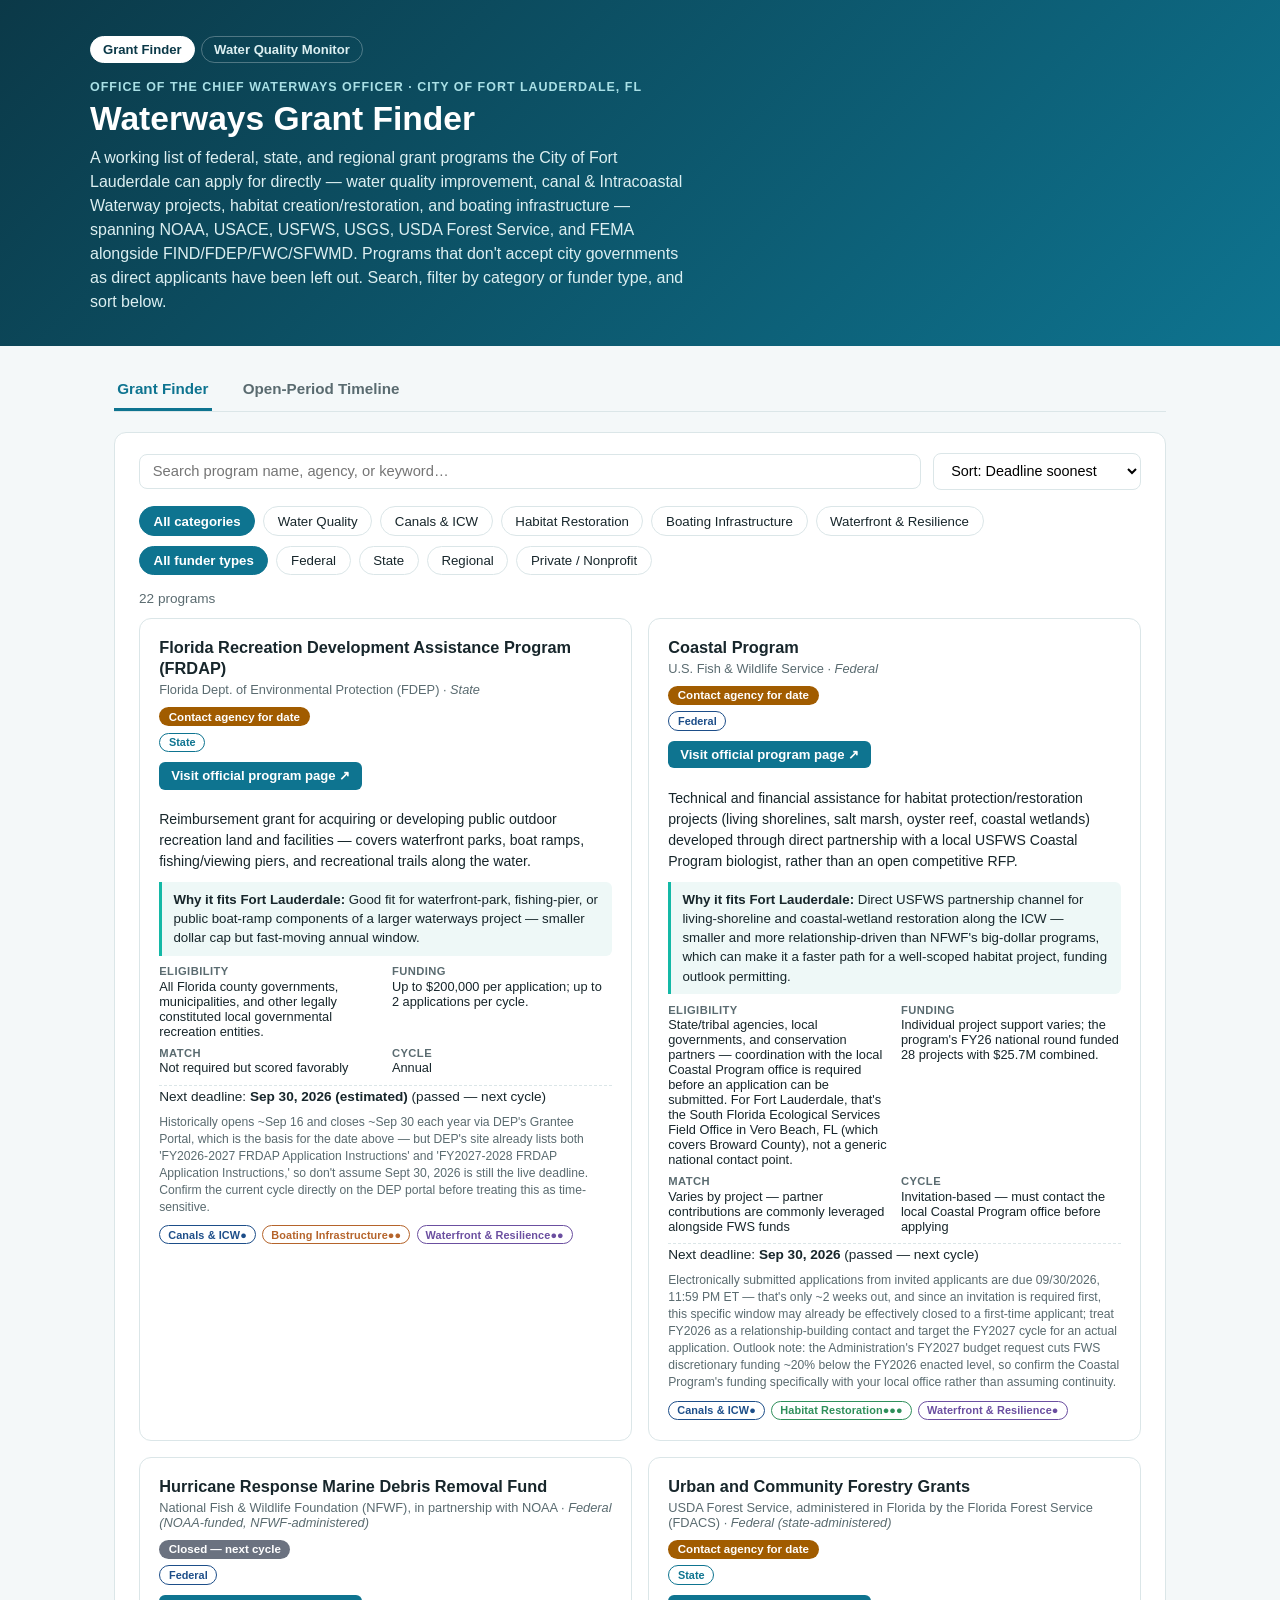
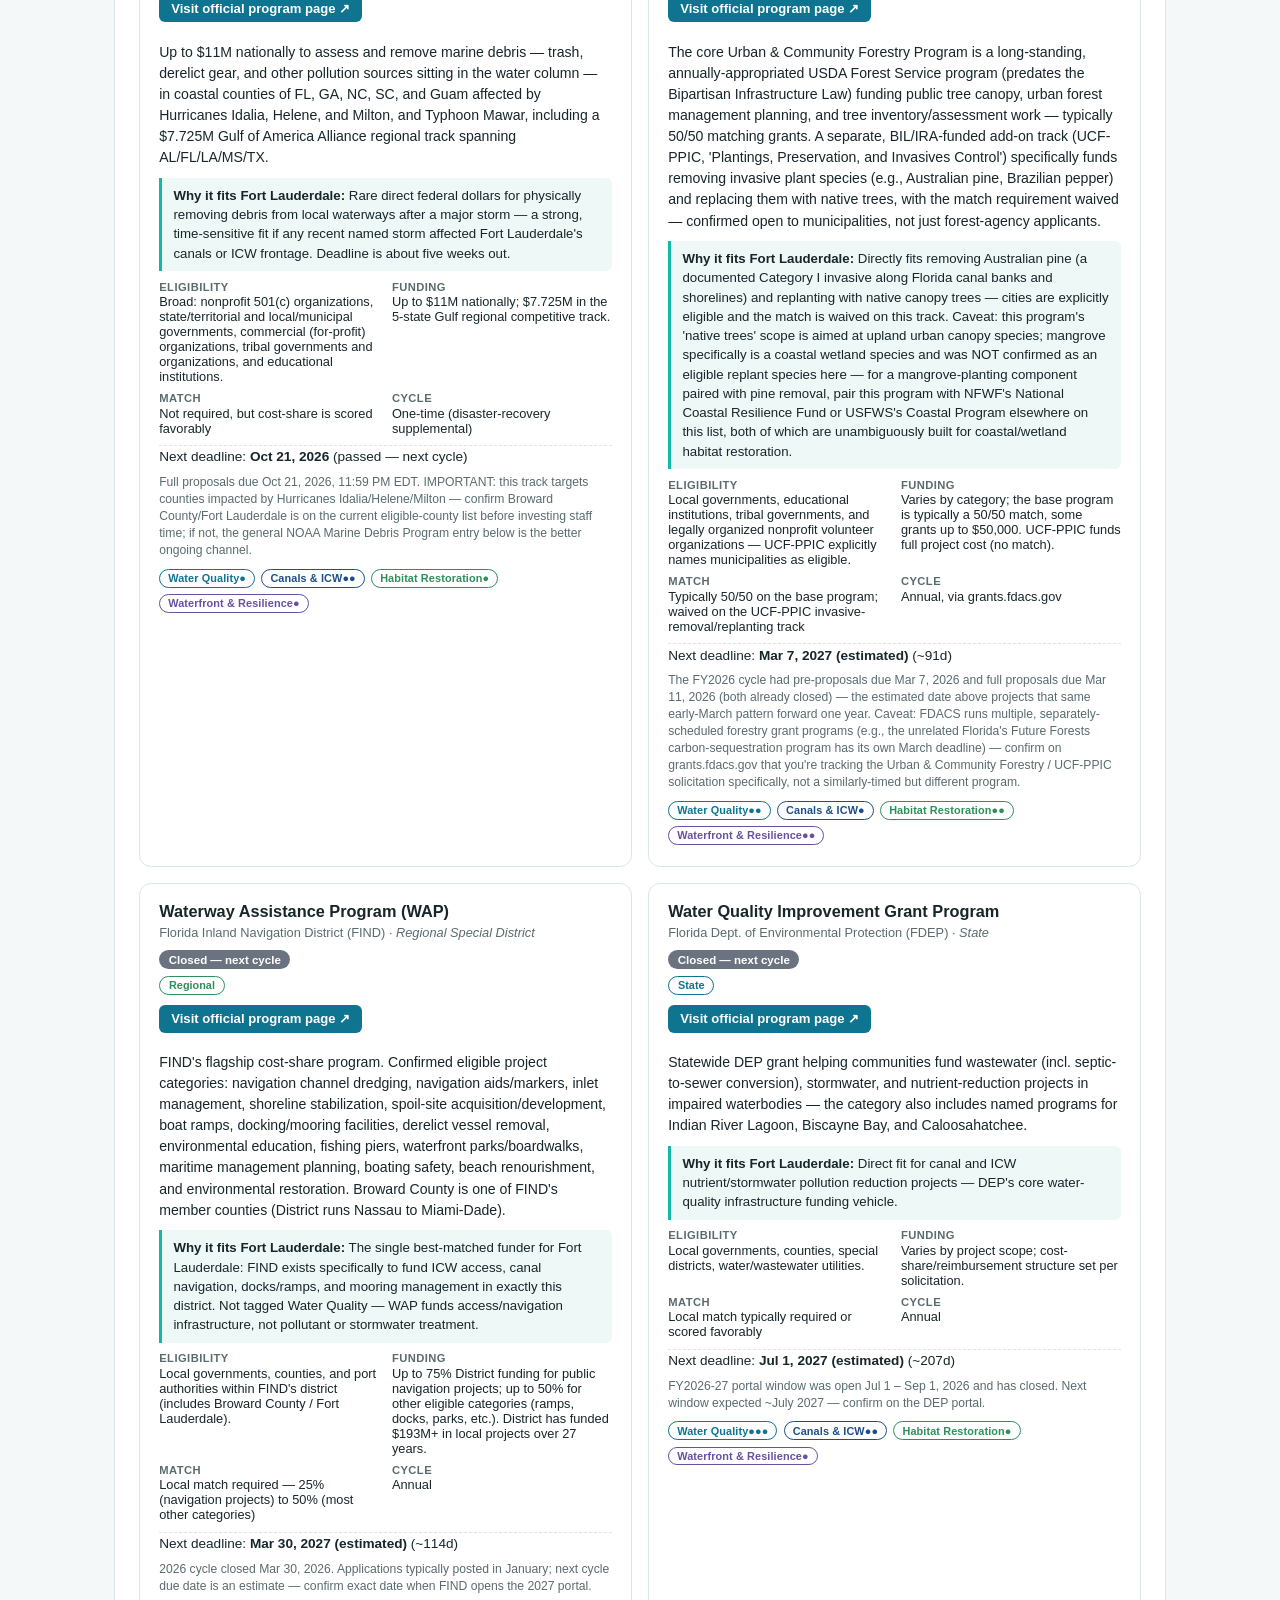
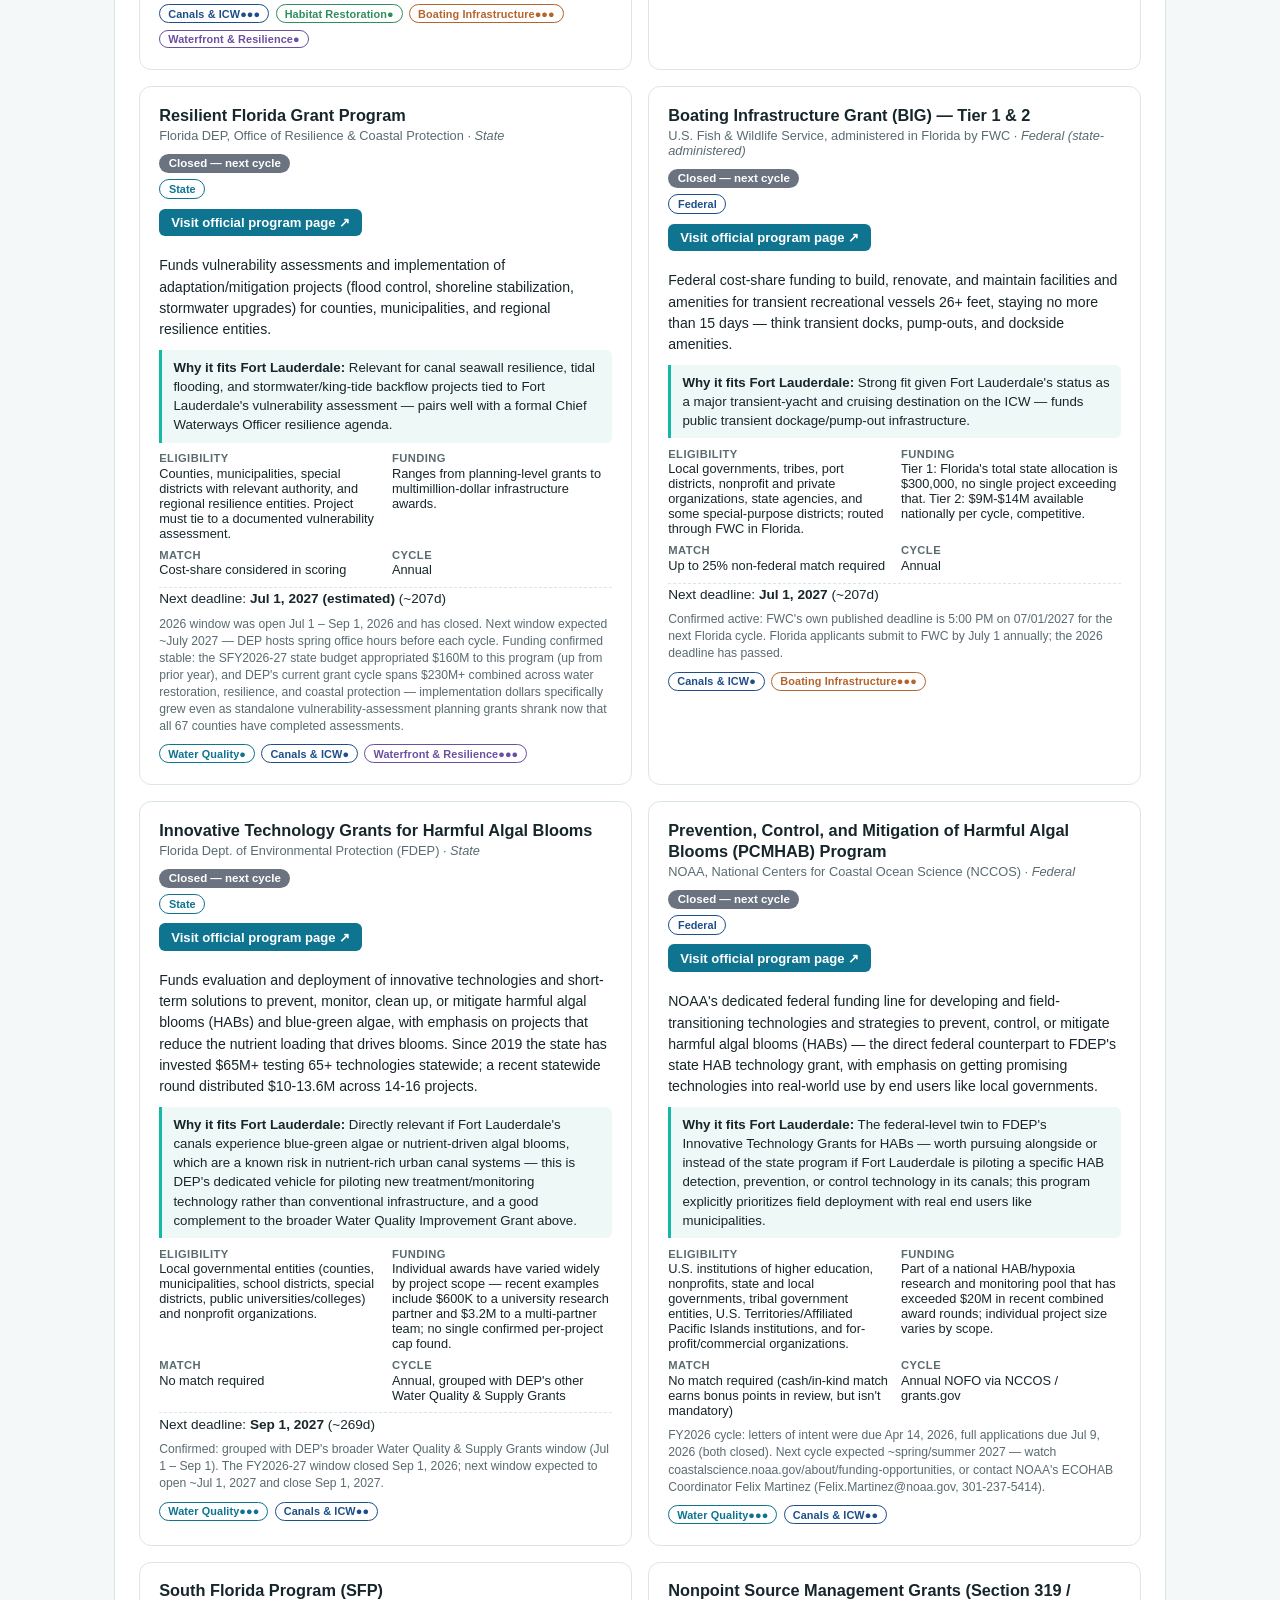
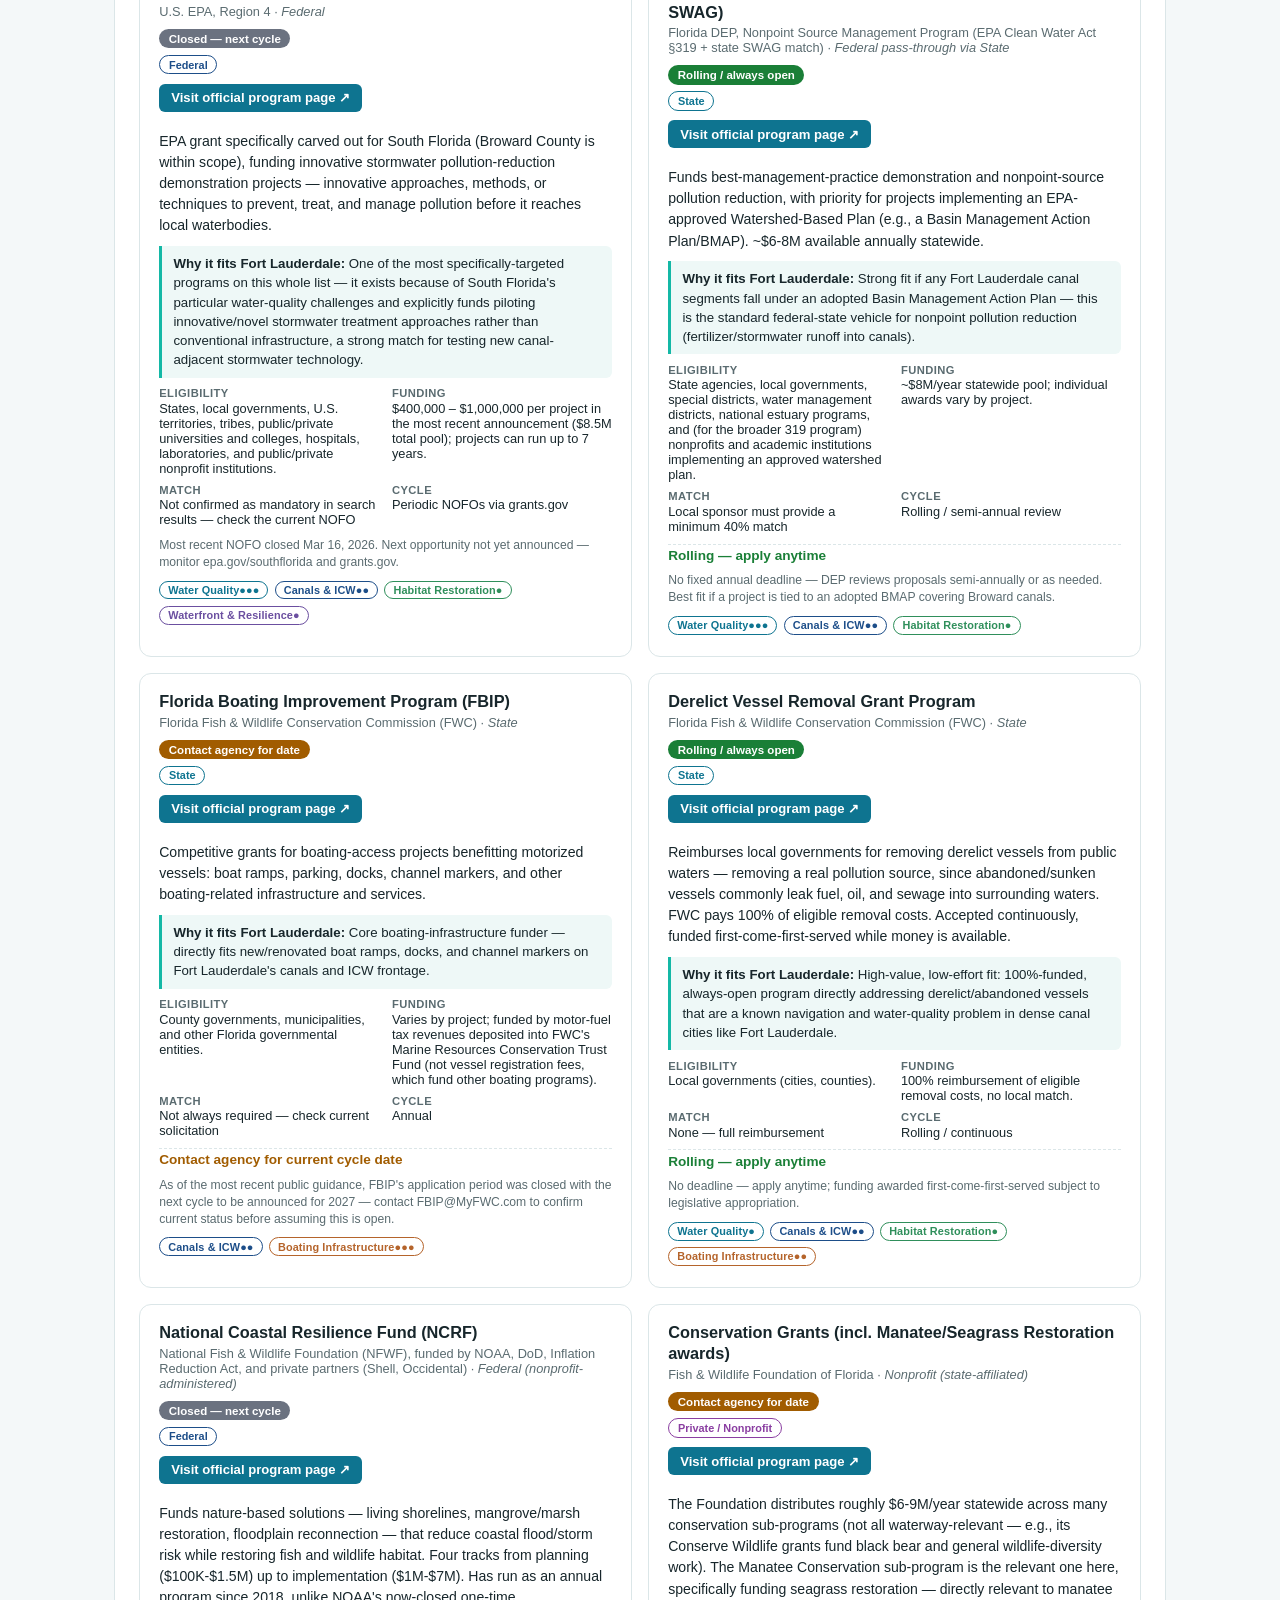
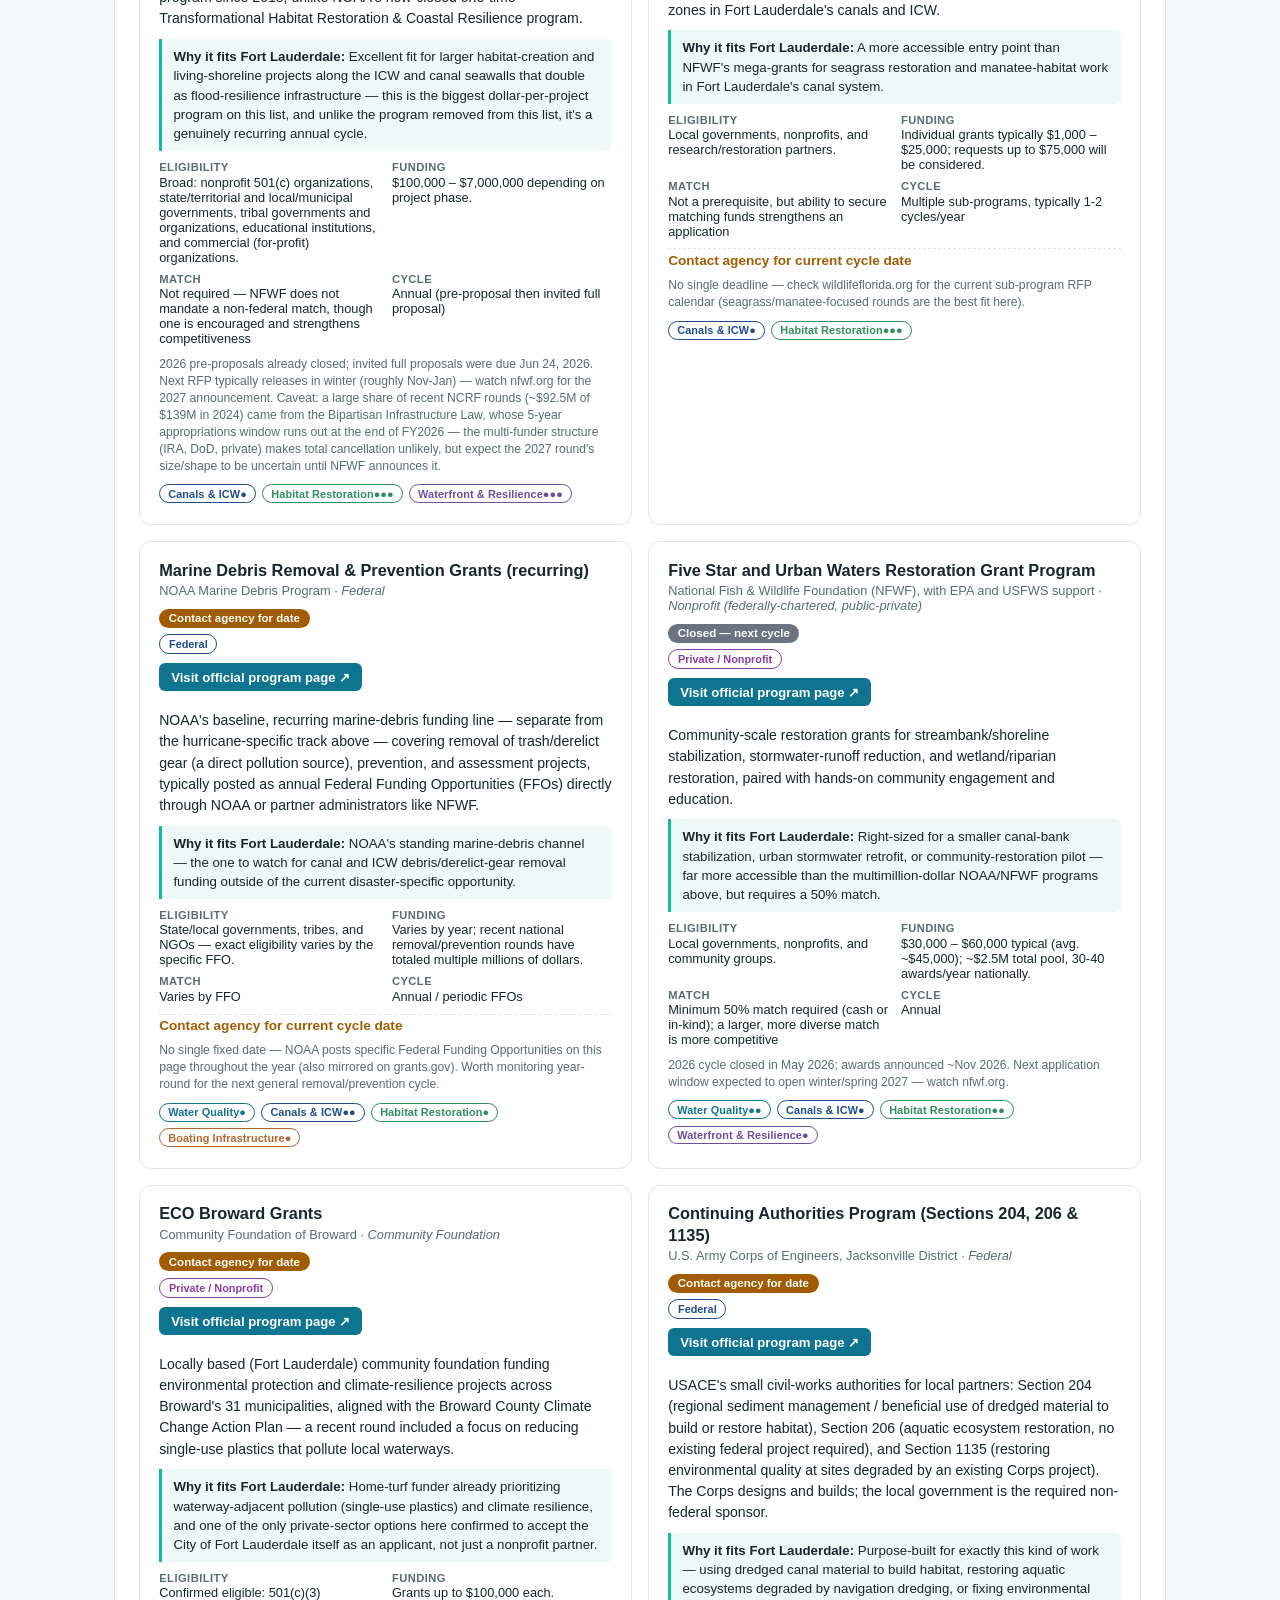
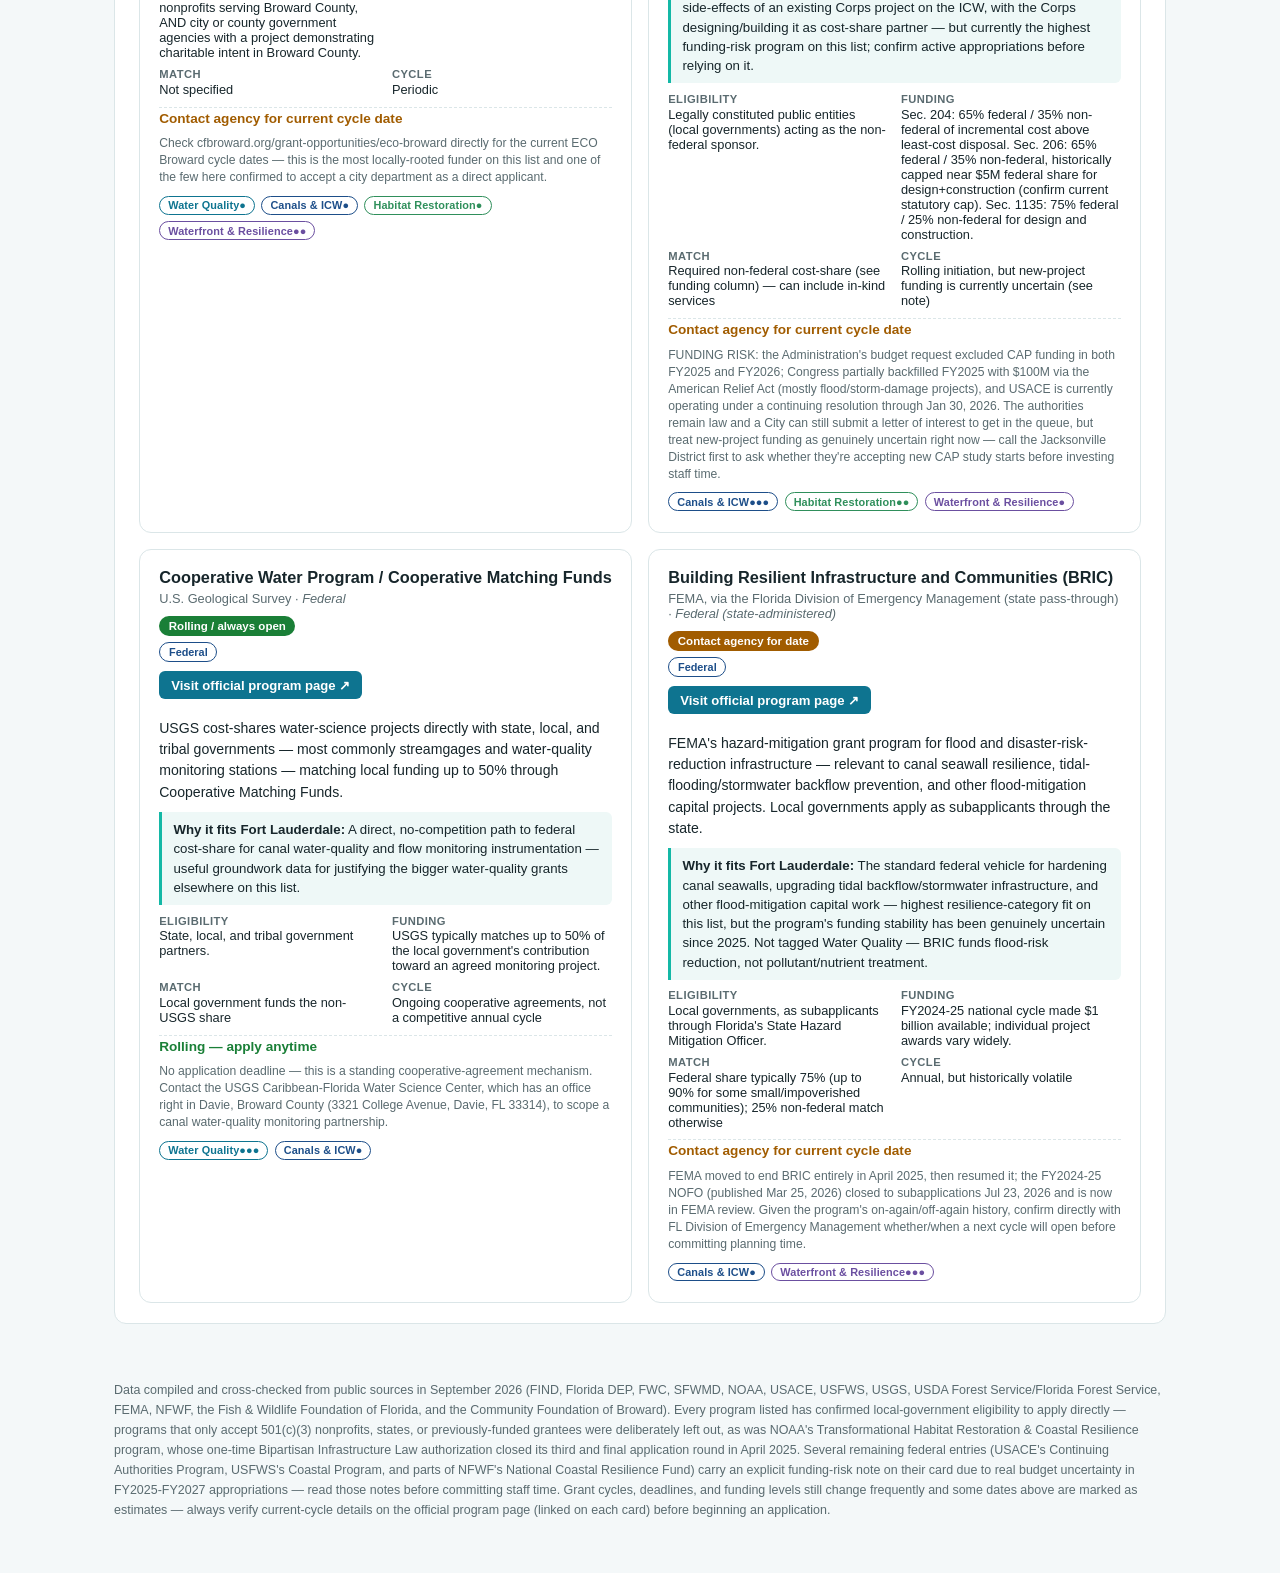
==== commit 7f7314ee: "Add satellite water quality monitor for Fort Lauderdale waterways New water-quality.html page (linke" ====
--- a/index.html
+++ b/index.html
@@ -9,6 +9,10 @@
 <body>
 <header class="hero">
   <div class="hero-inner">
+    <nav class="site-nav">
+      <a href="index.html" class="active">Grant Finder</a>
+      <a href="water-quality.html">Water Quality Monitor</a>
+    </nav>
     <div class="eyebrow">Office of the Chief Waterways Officer · City of Fort Lauderdale, FL</div>
     <h1>Waterways Grant Finder</h1>
     <p>
@@ -65,6 +69,13 @@
   </section>
 </main>
 
+<div id="grant-modal" class="modal-overlay" hidden>
+  <div class="modal-panel" role="dialog" aria-modal="true">
+    <button id="modal-close" class="modal-close" aria-label="Close">&times;</button>
+    <div id="modal-body"></div>
+  </div>
+</div>
+
 <footer>
   <p>
     Data compiled and cross-checked from public sources in September 2026 (FIND, Florida DEP,
--- a/styles.css
+++ b/styles.css
@@ -29,6 +29,33 @@
   margin: 0 auto;
 }
 
+.site-nav {
+  display: flex;
+  flex-wrap: wrap;
+  gap: 0.4rem;
+  margin-bottom: 1.1rem;
+}
+
+.site-nav a {
+  color: #dceff1;
+  text-decoration: none;
+  font-size: 0.82rem;
+  font-weight: 600;
+  padding: 0.3rem 0.75rem;
+  border: 1px solid rgba(255, 255, 255, 0.28);
+  border-radius: 999px;
+}
+
+.site-nav a:hover {
+  background: rgba(255, 255, 255, 0.12);
+}
+
+.site-nav a.active {
+  background: #fff;
+  color: var(--navy);
+  border-color: #fff;
+}
+
 .hero-inner .eyebrow {
   text-transform: uppercase;
   letter-spacing: 0.08em;
@@ -292,6 +319,7 @@
 }
 
 .source-link {
+  display: inline-block;
   align-self: flex-start;
   font-size: 0.82rem;
   font-weight: 700;
@@ -300,6 +328,7 @@
   text-decoration: none;
   padding: 0.4rem 0.75rem;
   border-radius: 6px;
+  margin-bottom: 0.6rem;
 }
 
 .source-link:hover {
@@ -375,6 +404,20 @@
 .gantt-bar {
   rx: 4;
   ry: 4;
+}
+
+.gantt-row {
+  cursor: pointer;
+}
+
+.gantt-row:hover .gantt-row-label,
+.gantt-row:focus-visible .gantt-row-label {
+  text-decoration: underline;
+  fill: var(--teal);
+}
+
+.gantt-row:hover .gantt-row-hit {
+  fill: rgba(14, 116, 144, 0.06);
 }
 
 .gantt-legend {
@@ -414,6 +457,14 @@
   padding: 0.6rem 0.75rem;
   border: 1px solid var(--border);
   border-radius: 8px;
+  cursor: pointer;
+}
+
+.period-row:hover,
+.period-row:focus-visible {
+  border-color: var(--teal);
+  background: #f0fafa;
+  outline: none;
 }
 
 .period-row .period-name {
@@ -446,3 +497,63 @@
   margin-left: 0.4rem;
   vertical-align: middle;
 }
+
+/* --- Grant detail modal --- */
+
+.modal-overlay {
+  position: fixed;
+  inset: 0;
+  background: rgba(11, 57, 72, 0.55);
+  display: flex;
+  align-items: flex-start;
+  justify-content: center;
+  padding: 4vh 1rem;
+  overflow-y: auto;
+  z-index: 1000;
+}
+
+.modal-overlay[hidden] {
+  display: none;
+}
+
+.modal-panel {
+  background: var(--card-bg);
+  border-radius: 12px;
+  max-width: 640px;
+  width: 100%;
+  padding: 1.5rem 1.5rem 1.75rem;
+  position: relative;
+  box-shadow: 0 20px 50px rgba(0, 0, 0, 0.3);
+}
+
+.modal-panel .card-top,
+.modal-panel .summary,
+.modal-panel .why-fit,
+.modal-panel .meta-grid,
+.modal-panel .deadline,
+.modal-panel .deadline-note,
+.modal-panel .tags,
+.modal-panel .source-link {
+  margin-bottom: 0.7rem;
+}
+
+.modal-panel > div > *:first-child {
+  margin-top: 0;
+}
+
+.modal-close {
+  position: absolute;
+  top: 0.6rem;
+  right: 0.75rem;
+  background: none;
+  border: none;
+  font-size: 1.6rem;
+  line-height: 1;
+  color: var(--text-muted);
+  cursor: pointer;
+  padding: 0.25rem;
+}
+
+.modal-close:hover {
+  color: var(--navy);
+}
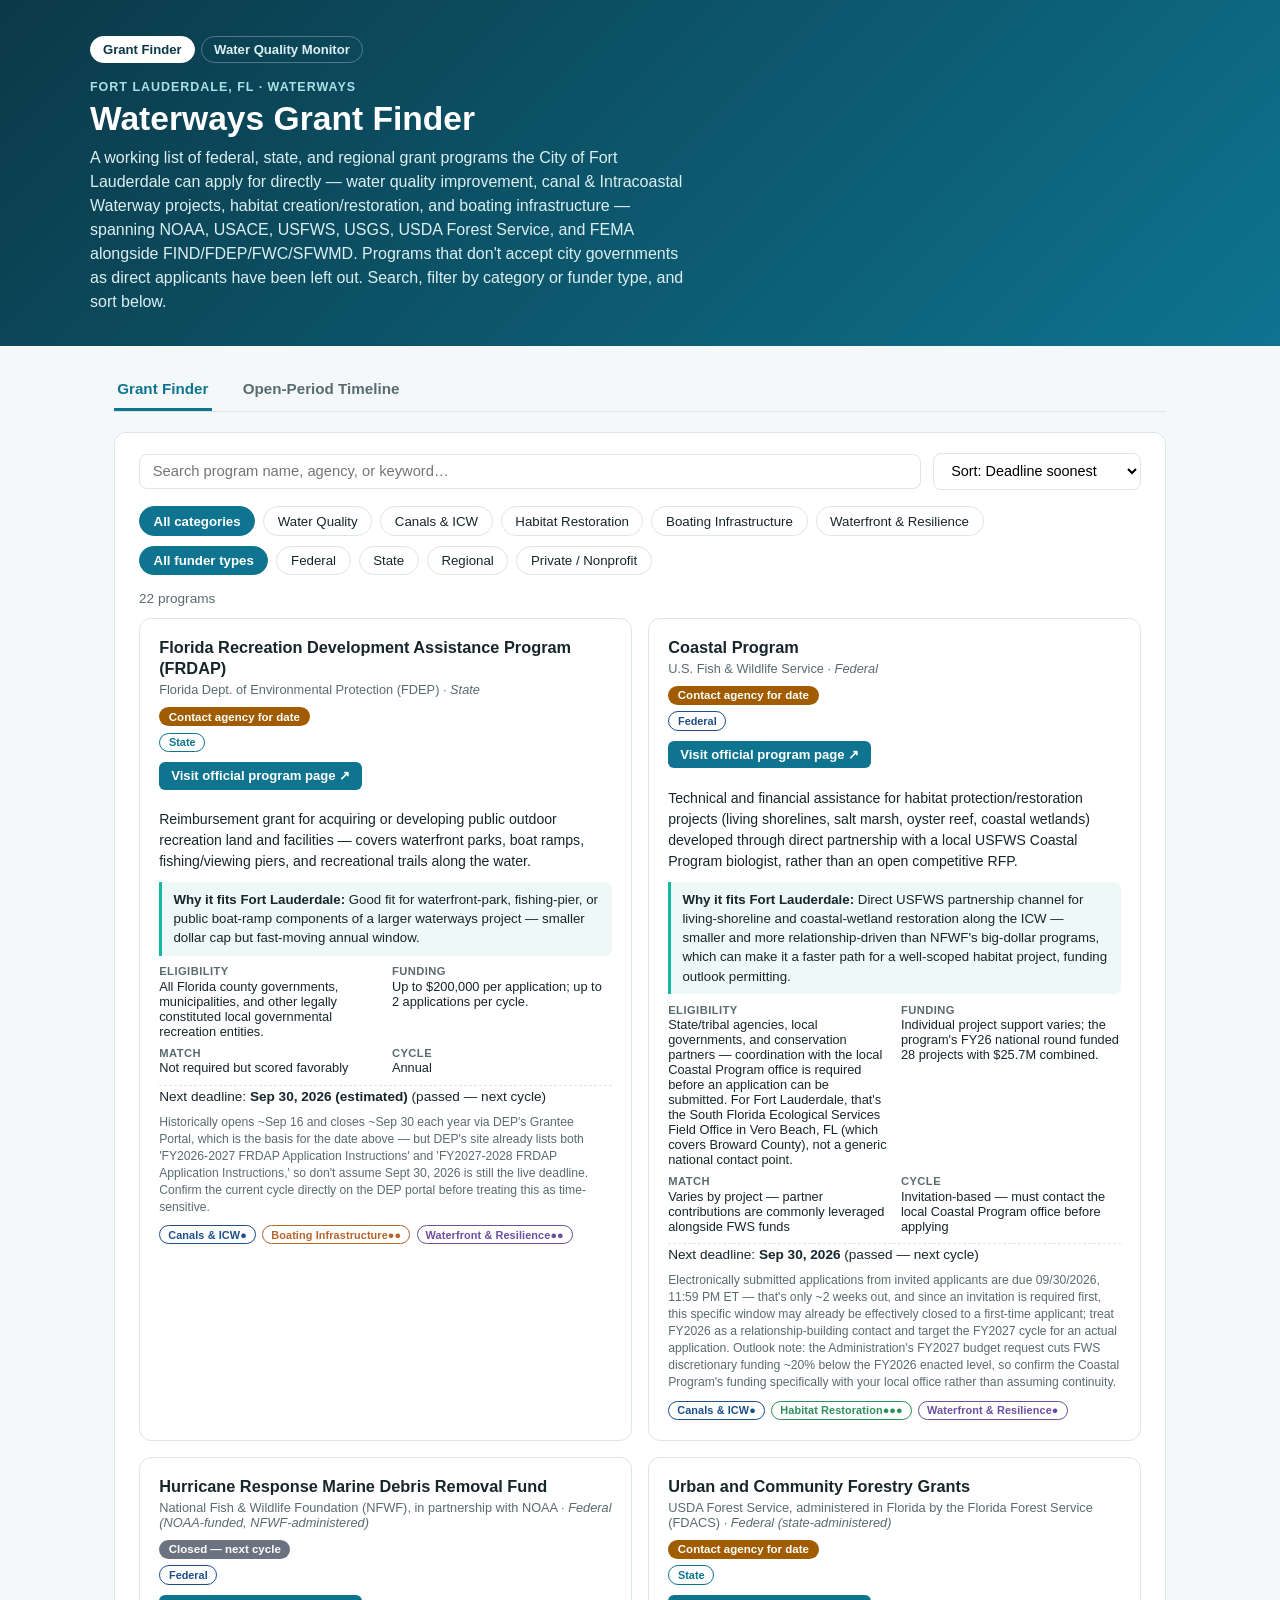
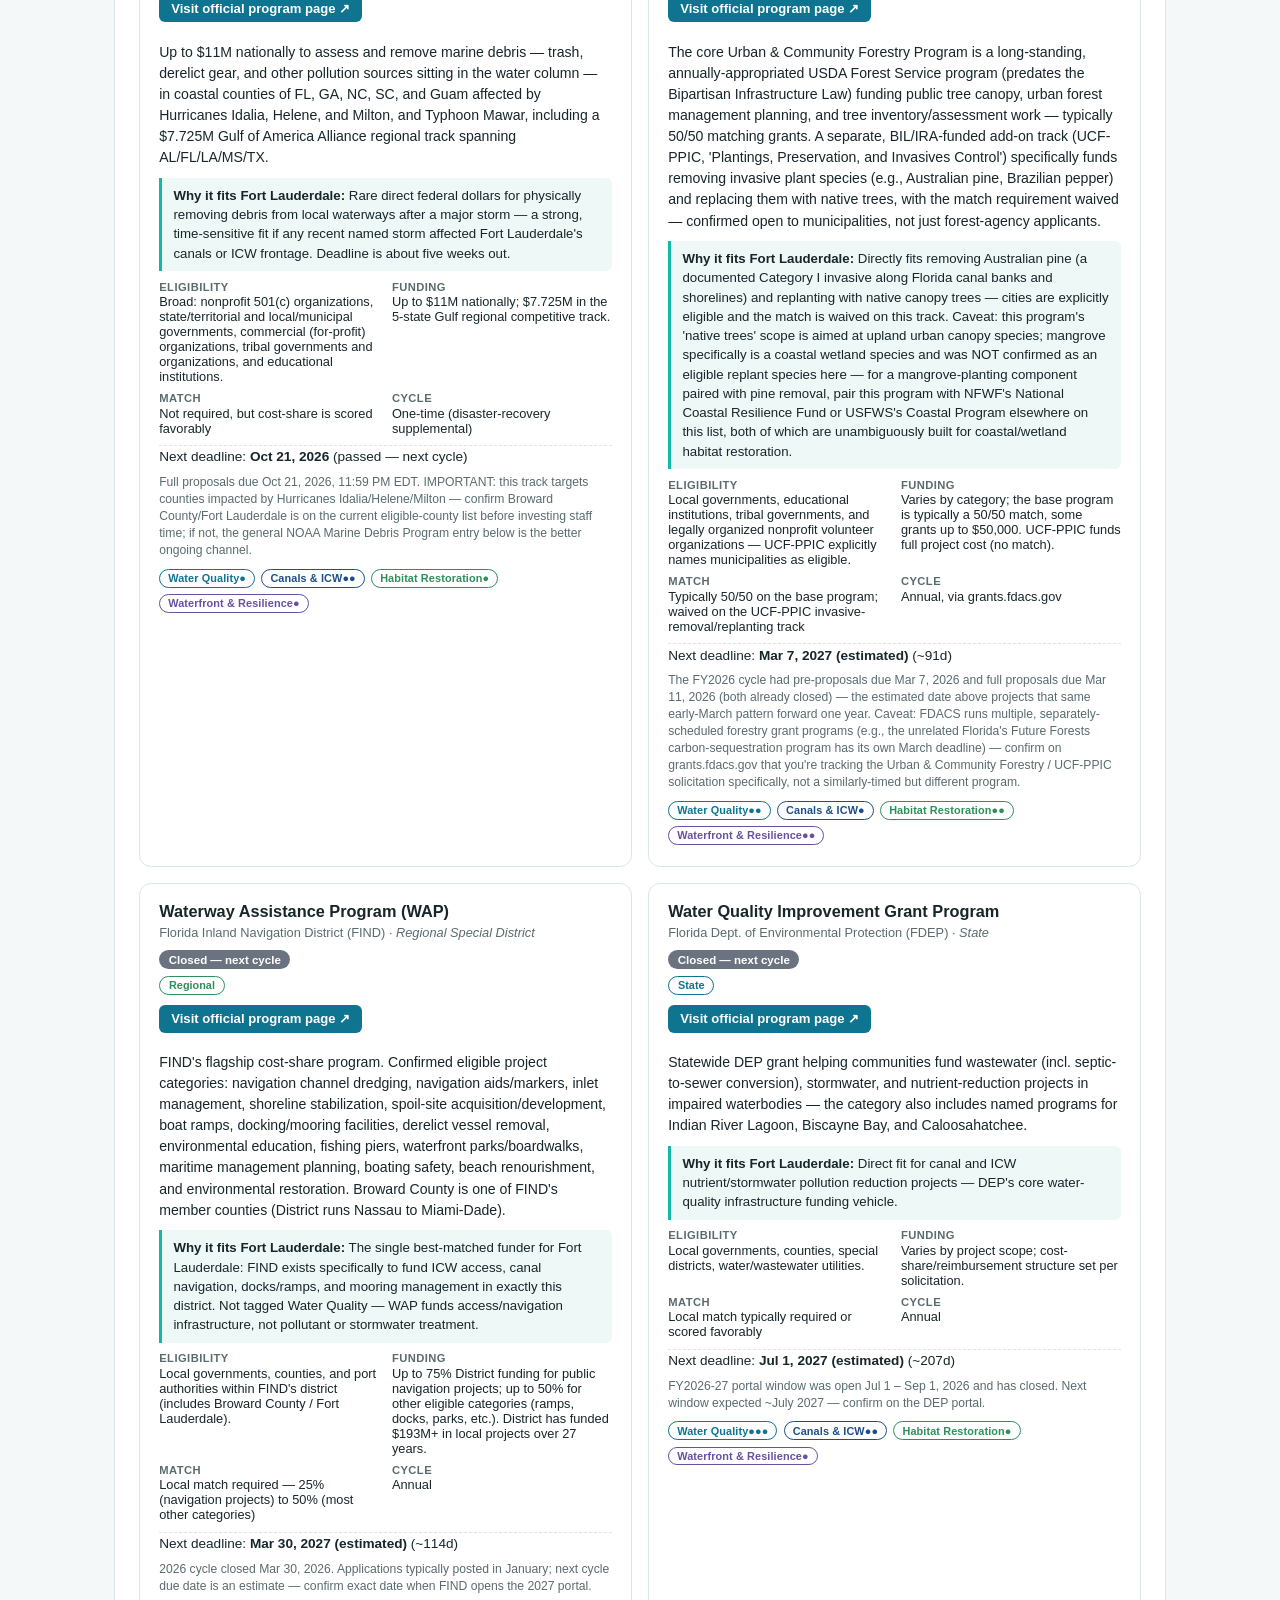
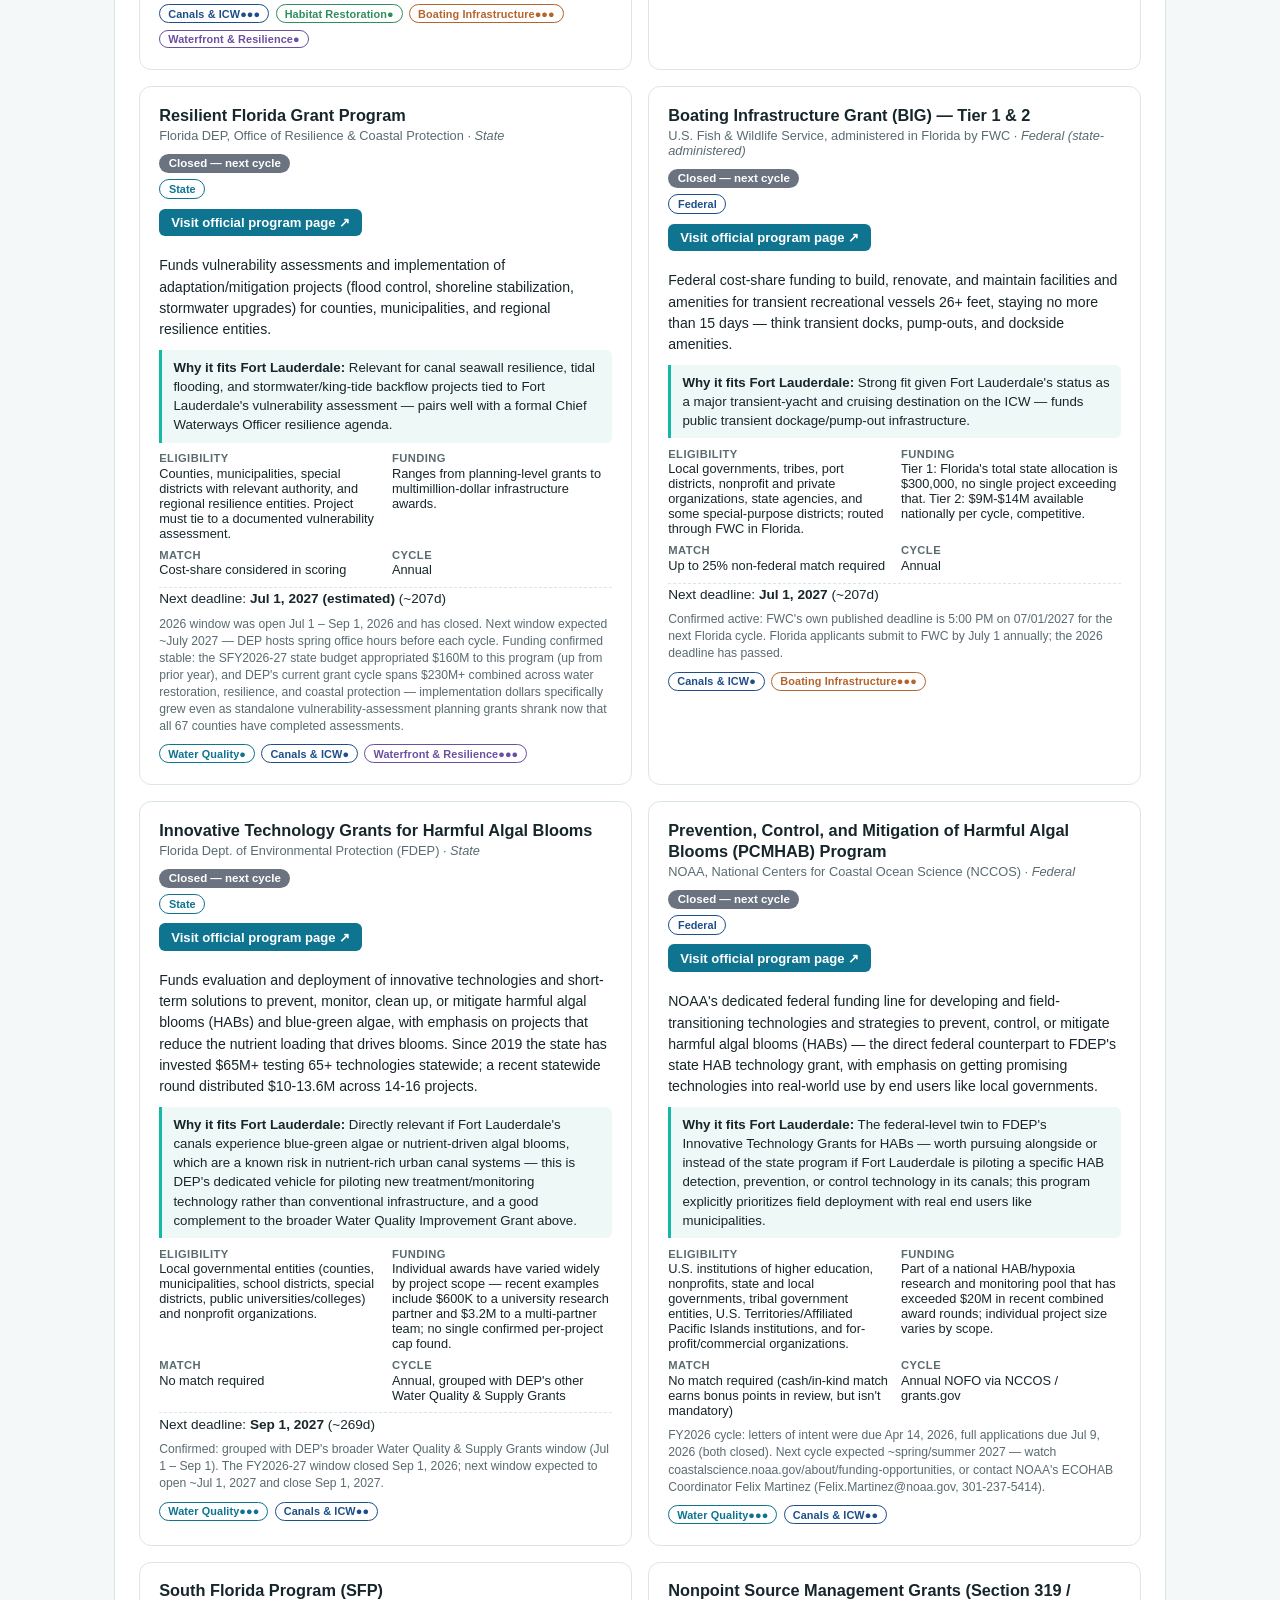
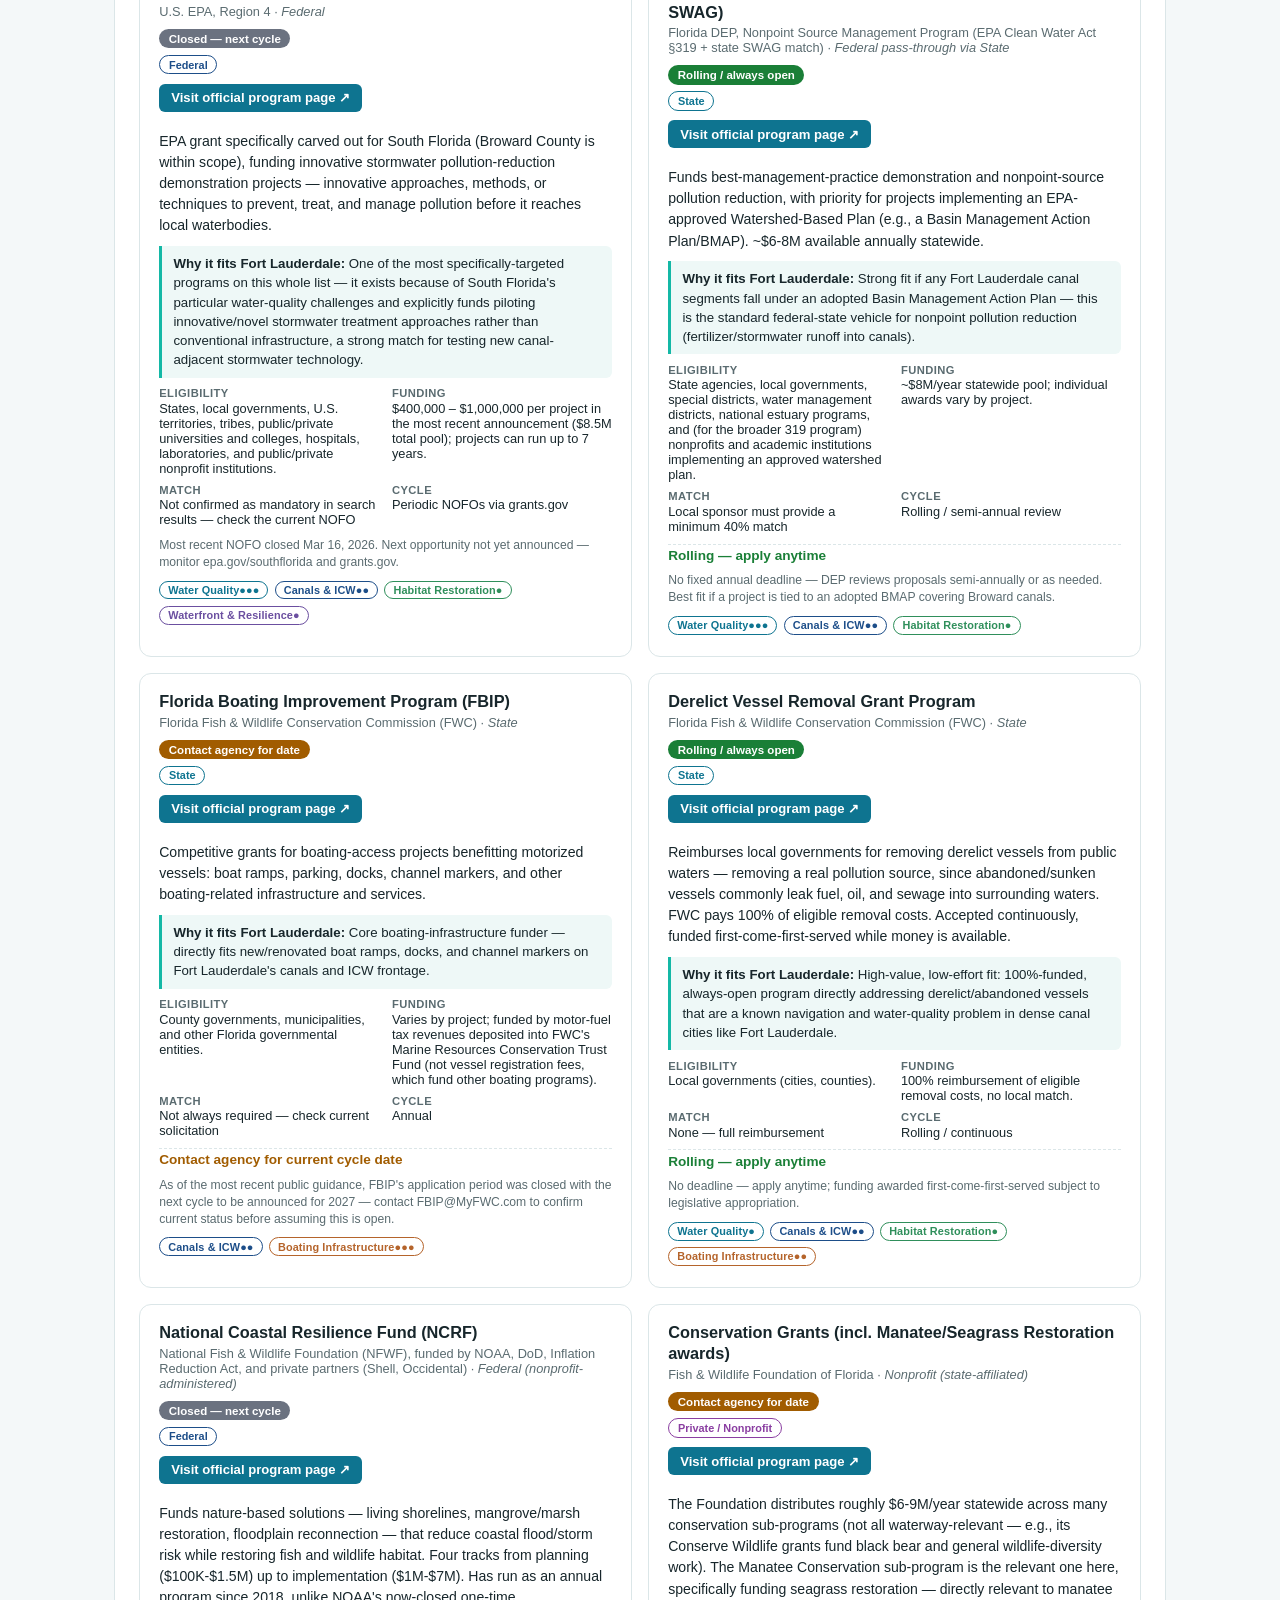
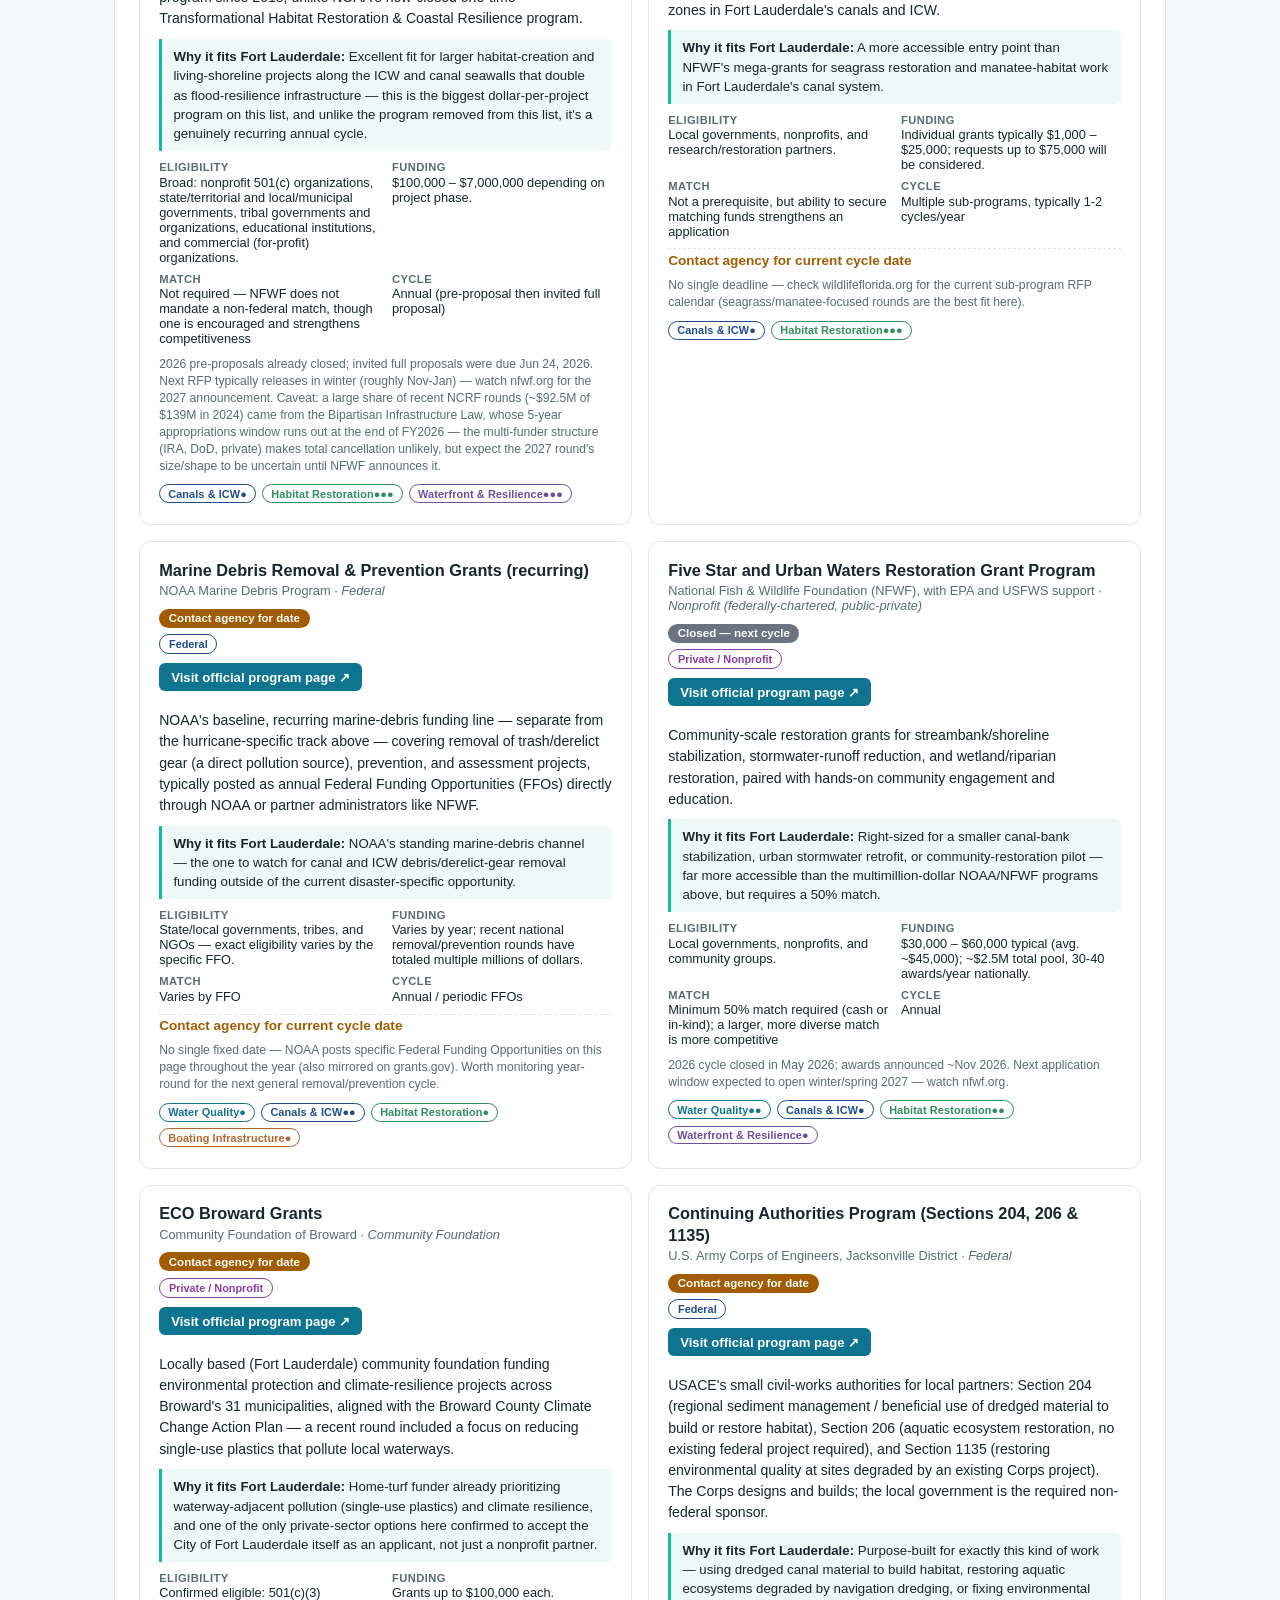
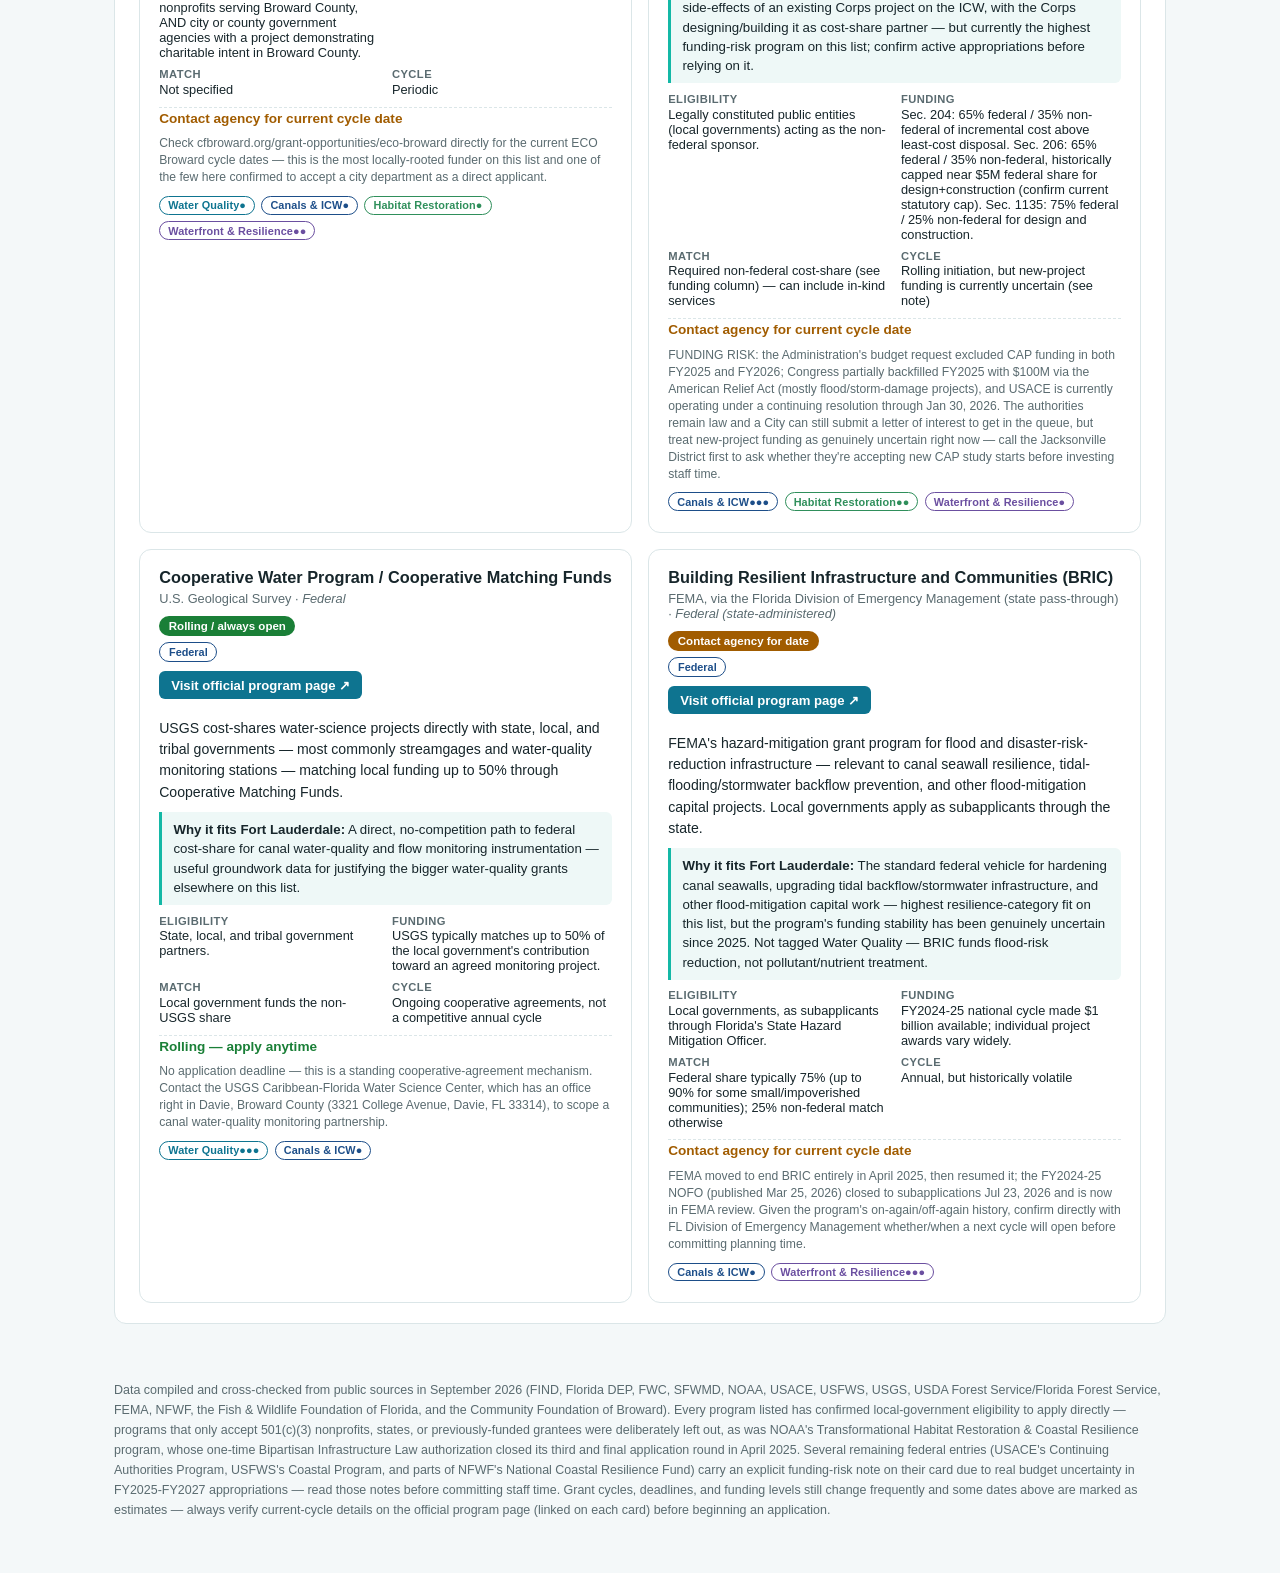
==== commit 9586e3d1: "Prepare site for GitHub Pages hosting - Use neutral 'Fort Lauderdale, FL · Waterways' header on both" ====
--- a/index.html
+++ b/index.html
@@ -13,7 +13,7 @@
       <a href="index.html" class="active">Grant Finder</a>
       <a href="water-quality.html">Water Quality Monitor</a>
     </nav>
-    <div class="eyebrow">Office of the Chief Waterways Officer · City of Fort Lauderdale, FL</div>
+    <div class="eyebrow">Fort Lauderdale, FL · Waterways</div>
     <h1>Waterways Grant Finder</h1>
     <p>
       A working list of federal, state, and regional grant programs the City of Fort
